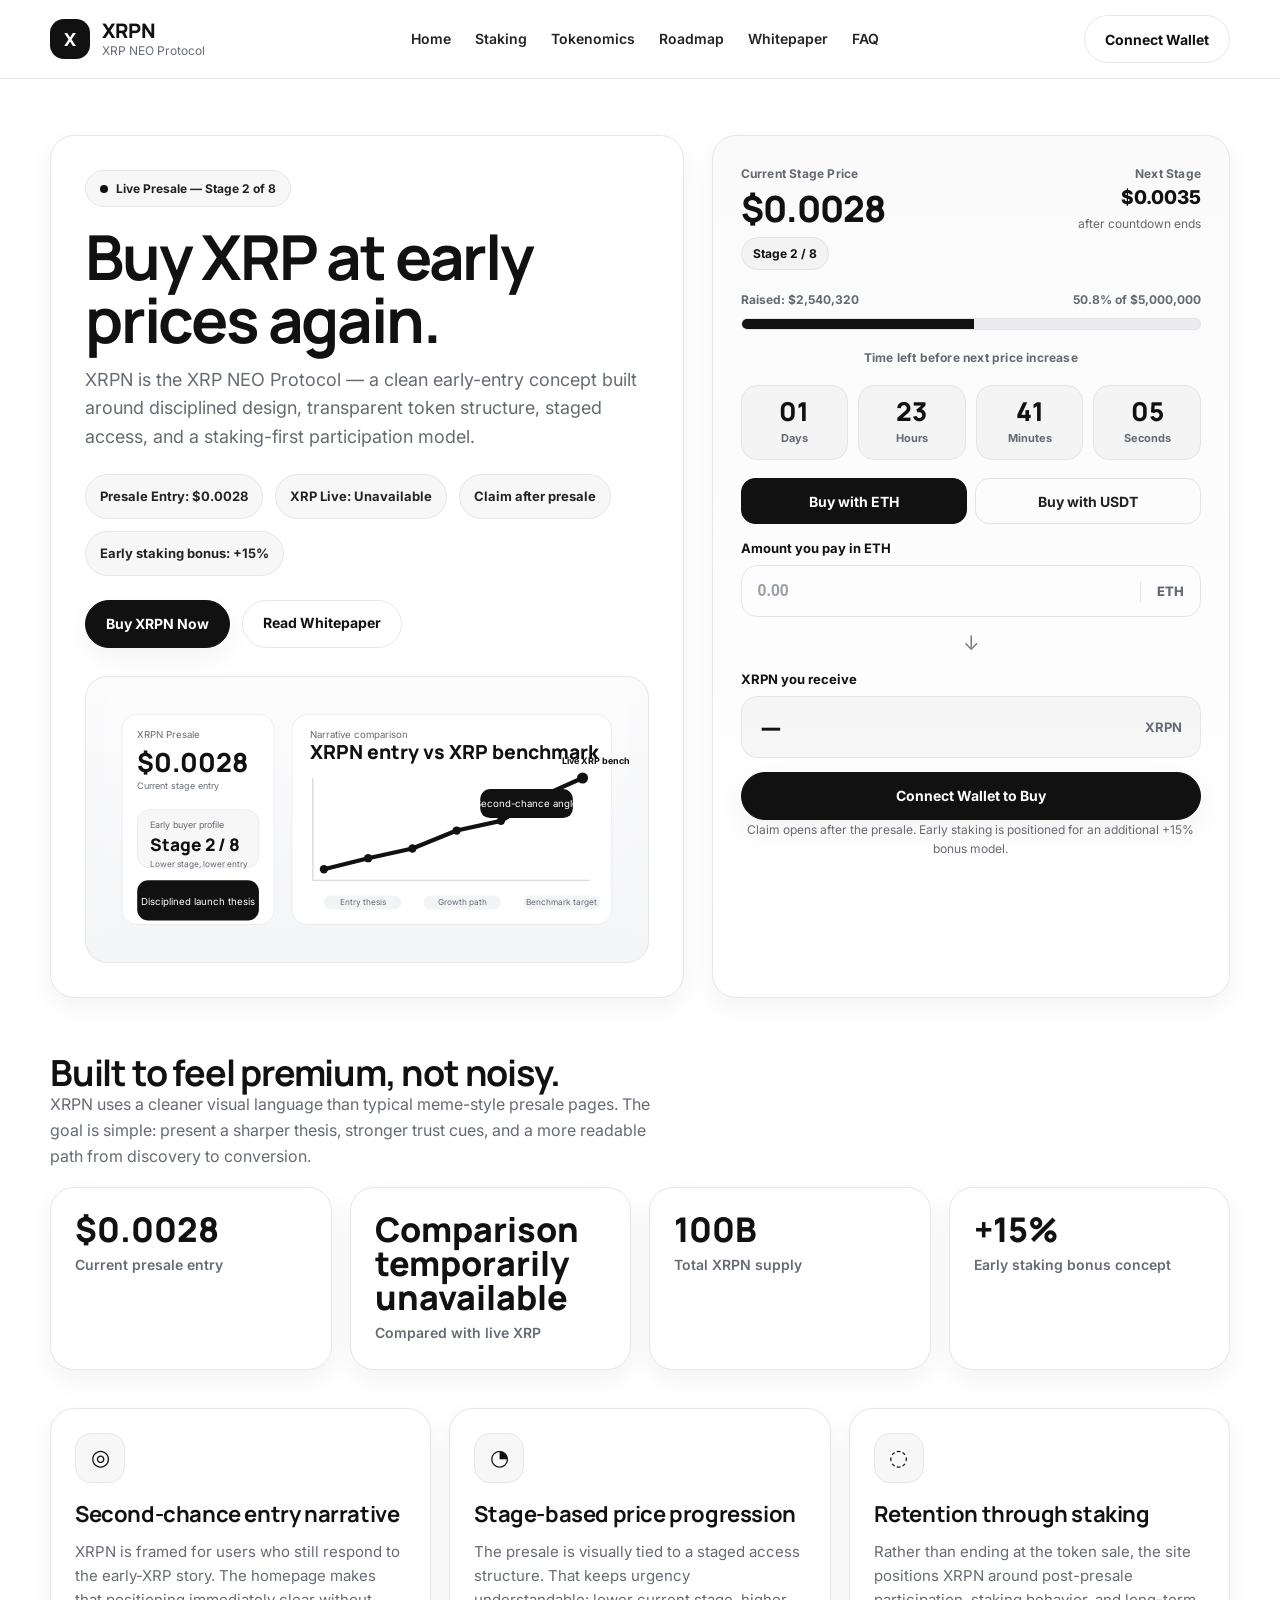
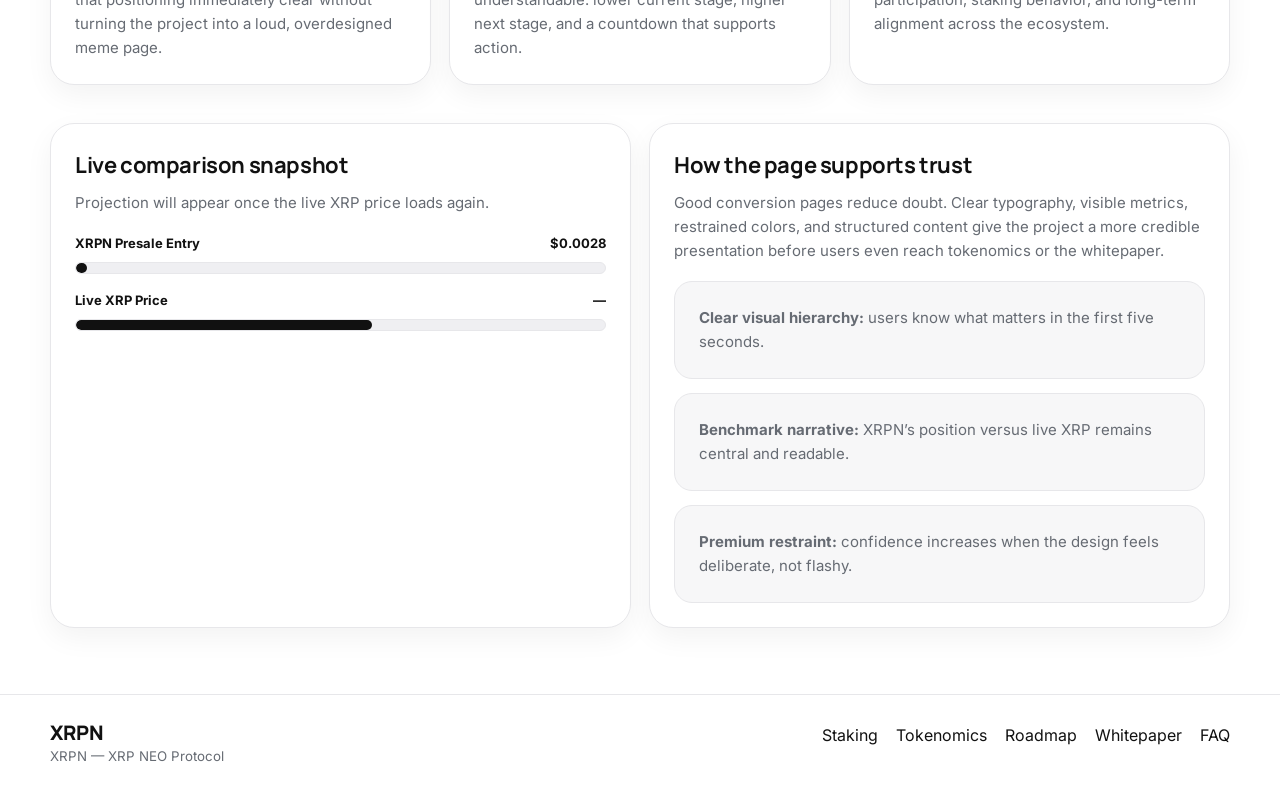
==== index.html @ 3970a8fa "Update index.html" ====
<!DOCTYPE html>
<html lang="en">
<head>
  <meta charset="UTF-8">
  <meta name="viewport" content="width=device-width, initial-scale=1.0">
  <title>XRPN — XRP NEO Protocol</title>
  <link rel="stylesheet" href="styles.css">
</head>
<body>
  <header class="site-header">
    <div class="container header-inner">
      <a class="brand" href="index.html">
        <div class="brand-mark">X</div>
        <div>
          <div class="brand-text">XRPN</div>
          <div class="brand-sub">XRP NEO Protocol</div>
        </div>
      </a>

      <nav class="nav">
        <a href="index.html">Home</a>
        <a href="staking.html">Staking</a>
        <a href="tokenomics.html">Tokenomics</a>
        <a href="roadmap.html">Roadmap</a>
        <a href="whitepaper.html">Whitepaper</a>
        <a href="faq.html">FAQ</a>
      </nav>

      <div class="header-actions">
        <button class="btn secondary" id="connect-btn" onclick="connectWallet()">Connect Wallet</button>
      </div>
    </div>
  </header>

  <main>
    <section class="hero">
      <div class="container hero-grid">
        <div class="hero-copy">
          <div>
            <div class="eyebrow"><span class="eyebrow-dot"></span>Live Presale — Stage 2 of 8</div>

            <h1>Buy XRP at early prices again.</h1>

            <p class="lead">
              XRPN is the XRP NEO Protocol — a clean early-entry concept built around disciplined design, transparent token structure,
              staged access, and a staking-first participation model.
            </p>

            <div class="inline-metrics">
              <div class="metric-chip">Presale Entry: $0.0028</div>
              <div class="metric-chip" id="xrp-price">XRP Live: Loading…</div>
              <div class="metric-chip">Claim after presale</div>
              <div class="metric-chip">Early staking bonus: +15%</div>
            </div>

            <div class="hero-actions">
              <button class="btn" onclick="document.getElementById('buy-card').scrollIntoView({behavior:'smooth'})">Buy XRPN Now</button>
              <a class="btn secondary" href="whitepaper.html">Read Whitepaper</a>
            </div>
          </div>

          <div class="hero-showcase">
            <svg viewBox="0 0 760 360" aria-hidden="true">
              <defs>
                <linearGradient id="panelBg" x1="0" y1="0" x2="0" y2="1">
                  <stop offset="0%" stop-color="#fcfcfd"/>
                  <stop offset="100%" stop-color="#f4f5f7"/>
                </linearGradient>
              </defs>

              <rect x="0" y="0" width="760" height="360" rx="24" fill="url(#panelBg)"/>

              <g transform="translate(26,28)">
                <rect x="0" y="0" width="220" height="304" rx="22" fill="#ffffff" stroke="#e7e7ea"/>
                <text x="22" y="34" font-size="14" fill="#666b73" font-family="Inter">XRPN Presale</text>
                <text x="22" y="84" font-size="38" font-weight="800" fill="#111111" font-family="Manrope">$0.0028</text>
                <text x="22" y="108" font-size="13" fill="#666b73" font-family="Inter">Current stage entry</text>

                <rect x="22" y="138" width="176" height="84" rx="18" fill="#f7f7f8" stroke="#e7e7ea"/>
                <text x="40" y="165" font-size="13" fill="#666b73" font-family="Inter">Early buyer profile</text>
                <text x="40" y="198" font-size="25" font-weight="800" fill="#111111" font-family="Manrope">Stage 2 / 8</text>
                <text x="40" y="221" font-size="12" fill="#666b73" font-family="Inter">Lower stage, lower entry</text>

                <rect x="22" y="240" width="176" height="58" rx="16" fill="#111111"/>
                <text x="110" y="275" text-anchor="middle" font-size="14" fill="#ffffff" font-family="Inter">Disciplined launch thesis</text>
              </g>

              <g transform="translate(272,28)">
                <rect x="0" y="0" width="462" height="304" rx="22" fill="#ffffff" stroke="#e7e7ea"/>
                <text x="26" y="34" font-size="14" fill="#666b73" font-family="Inter">Narrative comparison</text>
                <text x="26" y="65" font-size="28" font-weight="800" fill="#111111" font-family="Manrope">XRPN entry vs XRP benchmark</text>

                <line x1="30" y1="240" x2="430" y2="240" stroke="#d9d9de" stroke-width="2"/>
                <line x1="30" y1="240" x2="30" y2="92" stroke="#d9d9de" stroke-width="2"/>

                <polyline points="46,224 110,208 174,194 238,168 302,154 366,116 420,92"
                          fill="none" stroke="#111111" stroke-width="6" stroke-linecap="round" stroke-linejoin="round"/>

                <circle cx="46" cy="224" r="6" fill="#111111"/>
                <circle cx="110" cy="208" r="6" fill="#111111"/>
                <circle cx="174" cy="194" r="6" fill="#111111"/>
                <circle cx="238" cy="168" r="6" fill="#111111"/>
                <circle cx="302" cy="154" r="6" fill="#111111"/>
                <circle cx="366" cy="116" r="6" fill="#111111"/>
                <circle cx="420" cy="92" r="8" fill="#111111"/>

                <text x="390" y="72" font-size="13" font-weight="700" fill="#111111" font-family="Inter">Live XRP benchmark</text>

                <rect x="46" y="262" width="112" height="20" rx="10" fill="#f3f4f6"/>
                <rect x="190" y="262" width="112" height="20" rx="10" fill="#f3f4f6"/>
                <rect x="334" y="262" width="112" height="20" rx="10" fill="#f3f4f6"/>

                <text x="102" y="276" text-anchor="middle" font-size="12" fill="#666b73" font-family="Inter">Entry thesis</text>
                <text x="246" y="276" text-anchor="middle" font-size="12" fill="#666b73" font-family="Inter">Growth path</text>
                <text x="390" y="276" text-anchor="middle" font-size="12" fill="#666b73" font-family="Inter">Benchmark target</text>

                <rect x="272" y="108" width="134" height="42" rx="14" fill="#111111"/>
                <text x="339" y="134" text-anchor="middle" font-size="14" fill="#ffffff" font-family="Inter">Second-chance angle</text>
              </g>
            </svg>
          </div>
        </div>

        <aside class="buy-card" id="buy-card">
          <div class="wallet-box" id="wallet-box">
            <div class="small-label">Connected Wallet</div>
            <div class="wallet-addr" id="wallet-addr">—</div>
          </div>

          <div class="buy-top">
            <div>
              <div class="small-label">Current Stage Price</div>
              <div class="price-big">$0.0028</div>
              <div class="stage-chip">Stage 2 / 8</div>
            </div>

            <div style="text-align:right">
              <div class="small-label">Next Stage</div>
              <div style="font-size:19px;font-weight:800">$0.0035</div>
              <div style="font-size:12px;color:var(--muted)">after countdown ends</div>
            </div>
          </div>

          <div class="progress-wrap">
            <div class="progress-meta">
              <span>Raised: $2,540,320</span>
              <span>50.8% of $5,000,000</span>
            </div>
            <div class="progress">
              <div class="progress-fill"></div>
            </div>
          </div>

          <div class="small-label" style="text-align:center;margin-bottom:10px">Time left before next price increase</div>

          <div class="countdown">
            <div class="cd-box"><span class="cd-num" id="cd-d">01</span><span class="cd-lbl">Days</span></div>
            <div class="cd-box"><span class="cd-num" id="cd-h">23</span><span class="cd-lbl">Hours</span></div>
            <div class="cd-box"><span class="cd-num" id="cd-m">41</span><span class="cd-lbl">Minutes</span></div>
            <div class="cd-box"><span class="cd-num" id="cd-s">07</span><span class="cd-lbl">Seconds</span></div>
          </div>

          <div class="switcher">
            <button id="tab-eth" class="active" onclick="setPaymentTab('ETH')">Buy with ETH</button>
            <button id="tab-usdt" onclick="setPaymentTab('USDT')">Buy with USDT</button>
          </div>

          <div class="form-label" id="pay-label">Amount you pay in ETH</div>
          <div class="input-wrap">
            <input id="pay-input" type="number" placeholder="0.00" step="0.001">
            <div class="input-tag" id="pay-tag">ETH</div>
          </div>

          <div class="arrow-down">↓</div>

          <div class="form-label">XRPN you receive</div>
          <div class="receive-box">
            <div class="receive-value" id="receive-value">—</div>
            <div class="receive-token">XRPN</div>
          </div>

          <button class="btn wide" id="buy-btn" onclick="handleBuy()">Connect Wallet to Buy</button>
          <div class="tiny-note">Claim opens after the presale. Early staking is positioned for an additional +15% bonus model.</div>
        </aside>
      </div>
    </section>

    <section class="section">
      <div class="container">
        <div class="section-head">
          <div>
            <h2>Built to feel premium, not noisy.</h2>
            <p>
              XRPN uses a cleaner visual language than typical meme-style presale pages. The goal is simple: present a sharper thesis,
              stronger trust cues, and a more readable path from discovery to conversion.
            </p>
          </div>
        </div>

        <div class="grid-4">
          <div class="stat-card">
            <div class="stat-number">$0.0028</div>
            <div class="stat-label">Current presale entry</div>
          </div>
          <div class="stat-card">
            <div class="stat-number" id="xrp-mult">Loading…</div>
            <div class="stat-label">Compared with live XRP</div>
          </div>
          <div class="stat-card">
            <div class="stat-number">100B</div>
            <div class="stat-label">Total XRPN supply</div>
          </div>
          <div class="stat-card">
            <div class="stat-number">+15%</div>
            <div class="stat-label">Early staking bonus concept</div>
          </div>
        </div>
      </div>
    </section>

    <section class="section">
      <div class="container grid-3">
        <div class="card">
          <div class="icon-circle">◎</div>
          <h3>Second-chance entry narrative</h3>
          <p>
            XRPN is framed for users who still respond to the early-XRP story. The homepage makes that positioning immediately clear
            without turning the project into a loud, overdesigned meme page.
          </p>
        </div>

        <div class="card">
          <div class="icon-circle">◔</div>
          <h3>Stage-based price progression</h3>
          <p>
            The presale is visually tied to a staged access structure. That keeps urgency understandable: lower current stage, higher
            next stage, and a countdown that supports action.
          </p>
        </div>

        <div class="card">
          <div class="icon-circle">◌</div>
          <h3>Retention through staking</h3>
          <p>
            Rather than ending at the token sale, the site positions XRPN around post-presale participation, staking behavior,
            and long-term alignment across the ecosystem.
          </p>
        </div>
      </div>
    </section>

    <section class="section">
      <div class="container grid-2">
        <div class="chart-card">
          <h3>Live comparison snapshot</h3>
          <p id="profit-box">Projection loading…</p>

          <div class="chart">
            <div class="bar-row">
              <div class="bar-label"><span>XRPN Presale Entry</span><span>$0.0028</span></div>
              <div class="bar-track"><div class="bar-fill" style="width:2%"></div></div>
            </div>
            <div class="bar-row">
              <div class="bar-label"><span>Live XRP Price</span><span id="live-xrp-bar">$—</span></div>
              <div class="bar-track"><div class="bar-fill" id="live-xrp-fill" style="width:56%"></div></div>
            </div>
          </div>
        </div>

        <div class="chart-card">
          <h3>How the page supports trust</h3>
          <p>
            Good conversion pages reduce doubt. Clear typography, visible metrics, restrained colors, and structured content give the
            project a more credible presentation before users even reach tokenomics or the whitepaper.
          </p>

          <div class="note-list" style="margin-top:18px">
            <div class="note-card">
              <p><strong>Clear visual hierarchy:</strong> users know what matters in the first five seconds.</p>
            </div>
            <div class="note-card">
              <p><strong>Benchmark narrative:</strong> XRPN’s position versus live XRP remains central and readable.</p>
            </div>
            <div class="note-card">
              <p><strong>Premium restraint:</strong> confidence increases when the design feels deliberate, not flashy.</p>
            </div>
          </div>
        </div>
      </div>
    </section>
  </main>

  <footer class="footer">
    <div class="container footer-inner">
      <div>
        <div class="brand-text">XRPN</div>
        <small>XRPN — XRP NEO Protocol</small>
      </div>

      <div class="footer-links">
        <a href="staking.html">Staking</a>
        <a href="tokenomics.html">Tokenomics</a>
        <a href="roadmap.html">Roadmap</a>
        <a href="whitepaper.html">Whitepaper</a>
        <a href="faq.html">FAQ</a>
      </div>
    </div>
  </footer>

  <div class="toast" id="toast"></div>

  <script src="app.js"></script>
</body>
</html>
---- styles.css ----
@import url('https://fonts.googleapis.com/css2?family=Inter:wght@400;500;600;700;800&family=Manrope:wght@600;700;800&display=swap');

:root{
  --bg:#ffffff;
  --surface:#f7f7f8;
  --surface-2:#f3f4f6;
  --surface-3:#ededf0;
  --text:#111111;
  --muted:#666b73;
  --line:#e7e7ea;
  --line-strong:#d8d8de;
  --shadow:0 18px 50px rgba(0,0,0,.07);
  --shadow-soft:0 10px 28px rgba(0,0,0,.05);
  --radius:24px;
  --radius-md:18px;
  --radius-sm:14px;
  --max:1180px;
}

*{box-sizing:border-box}
html{scroll-behavior:smooth}
body{
  margin:0;
  background:var(--bg);
  color:var(--text);
  font-family:'Inter',sans-serif;
  line-height:1.6;
}
a{text-decoration:none;color:inherit}
img{max-width:100%;display:block}
button{font-family:inherit}

.container{
  width:min(var(--max), calc(100% - 40px));
  margin:0 auto;
}

.site-header{
  position:sticky;
  top:0;
  z-index:100;
  background:rgba(255,255,255,.9);
  backdrop-filter:blur(12px);
  border-bottom:1px solid var(--line);
}
.header-inner{
  min-height:78px;
  display:flex;
  align-items:center;
  justify-content:space-between;
  gap:20px;
}
.brand{
  display:flex;
  align-items:center;
  gap:12px;
}
.brand-mark{
  width:40px;
  height:40px;
  border-radius:14px;
  background:#111;
  color:#fff;
  display:grid;
  place-items:center;
  font-family:'Manrope',sans-serif;
  font-weight:800;
  font-size:18px;
}
.brand-text{
  font-family:'Manrope',sans-serif;
  font-weight:800;
  font-size:20px;
  line-height:1;
}
.brand-sub{
  font-size:12px;
  color:var(--muted);
  margin-top:4px;
  line-height:1;
}
.nav{
  display:flex;
  align-items:center;
  gap:24px;
  flex-wrap:wrap;
}
.nav a{
  font-size:14px;
  font-weight:600;
  color:#232323;
}
.nav a:hover{
  color:#000;
}
.header-actions{
  display:flex;
  align-items:center;
  gap:12px;
}

.btn{
  display:inline-flex;
  align-items:center;
  justify-content:center;
  gap:10px;
  height:48px;
  padding:0 20px;
  border-radius:999px;
  border:1px solid #111;
  background:#111;
  color:#fff;
  font-weight:700;
  font-size:14px;
  cursor:pointer;
  box-shadow:var(--shadow-soft);
}
.btn:hover{opacity:.94}
.btn.secondary{
  background:#fff;
  color:#111;
  border-color:var(--line);
  box-shadow:none;
}
.btn.wide{
  width:100%;
}

.hero{
  padding:56px 0 28px;
}
.hero-grid{
  display:grid;
  grid-template-columns:1.1fr .9fr;
  gap:28px;
  align-items:stretch;
}

.hero-copy,
.buy-card,
.card,
.stat-card,
.chart-card,
.note-card,
.page-hero-box,
.timeline-card,
.token-card,
.faq-item{
  background:#fff;
  border:1px solid var(--line);
  border-radius:var(--radius);
  box-shadow:var(--shadow-soft);
}

.hero-copy{
  padding:34px;
  display:flex;
  flex-direction:column;
  justify-content:space-between;
}

.eyebrow{
  display:inline-flex;
  align-items:center;
  gap:8px;
  width:max-content;
  padding:8px 14px;
  border-radius:999px;
  background:var(--surface);
  border:1px solid var(--line);
  font-size:12px;
  font-weight:700;
  color:#222;
}
.eyebrow-dot{
  width:8px;
  height:8px;
  border-radius:50%;
  background:#111;
}

.hero h1{
  margin:18px 0 14px;
  font-family:'Manrope',sans-serif;
  font-size:62px;
  line-height:1.02;
  letter-spacing:-2.2px;
}
.hero .lead{
  margin:0;
  color:var(--muted);
  font-size:18px;
  max-width:690px;
}
.inline-metrics{
  display:flex;
  flex-wrap:wrap;
  gap:12px;
  margin:22px 0 24px;
}
.metric-chip{
  padding:11px 14px;
  border-radius:999px;
  background:var(--surface);
  border:1px solid var(--line);
  font-size:13px;
  font-weight:700;
  color:#242424;
}
.hero-actions{
  display:flex;
  gap:12px;
  flex-wrap:wrap;
  margin-top:2px;
}

.hero-showcase{
  margin-top:28px;
  background:linear-gradient(180deg,#fbfbfc 0%, #f4f5f7 100%);
  border:1px solid var(--line);
  border-radius:22px;
  padding:18px;
  overflow:hidden;
}
.hero-showcase svg{
  width:100%;
  height:auto;
  display:block;
}

.buy-card{
  padding:28px;
  position:relative;
}
.buy-card::before{
  content:"";
  position:absolute;
  inset:0;
  pointer-events:none;
  border-radius:inherit;
  background:linear-gradient(180deg, rgba(0,0,0,.02), rgba(0,0,0,0));
}

.wallet-box{
  display:none;
  margin-bottom:16px;
  padding:12px 14px;
  background:var(--surface);
  border:1px solid var(--line);
  border-radius:14px;
}
.wallet-box.show{display:block}
.wallet-addr{
  margin-top:4px;
  font-size:12px;
  color:#30333a;
  word-break:break-all;
}
.small-label{
  font-size:12px;
  font-weight:700;
  color:var(--muted);
  letter-spacing:.2px;
}
.buy-top{
  display:flex;
  justify-content:space-between;
  gap:18px;
  align-items:flex-start;
  margin-bottom:20px;
}
.price-big{
  margin-top:8px;
  font-family:'Manrope',sans-serif;
  font-size:36px;
  line-height:1;
  font-weight:800;
  letter-spacing:-1px;
}
.stage-chip{
  display:inline-block;
  margin-top:10px;
  padding:6px 11px;
  border-radius:999px;
  background:var(--surface);
  border:1px solid var(--line);
  font-size:12px;
  font-weight:700;
}
.progress-wrap{
  margin:16px 0 18px;
}
.progress-meta{
  display:flex;
  justify-content:space-between;
  gap:10px;
  font-size:12px;
  font-weight:700;
  color:var(--muted);
  margin-bottom:8px;
}
.progress{
  height:12px;
  border-radius:999px;
  overflow:hidden;
  background:#efeff2;
  border:1px solid var(--line);
}
.progress-fill{
  height:100%;
  width:50.8%;
  background:#111;
}
.countdown{
  display:grid;
  grid-template-columns:repeat(4,1fr);
  gap:10px;
  margin:18px 0;
}
.cd-box{
  padding:12px 8px;
  border-radius:16px;
  background:var(--surface);
  border:1px solid var(--line);
  text-align:center;
}
.cd-num{
  display:block;
  font-family:'Manrope',sans-serif;
  font-size:26px;
  line-height:1;
  font-weight:800;
}
.cd-lbl{
  display:block;
  margin-top:6px;
  font-size:11px;
  font-weight:700;
  color:var(--muted);
}

.switcher{
  display:grid;
  grid-template-columns:1fr 1fr;
  gap:8px;
  margin-bottom:14px;
}
.switcher button{
  height:46px;
  border-radius:14px;
  border:1px solid var(--line);
  background:#fff;
  font-size:14px;
  font-weight:700;
  color:#222;
  cursor:pointer;
}
.switcher button.active{
  background:#111;
  color:#fff;
  border-color:#111;
}

.form-label{
  font-size:13px;
  font-weight:700;
  margin-bottom:6px;
}
.input-wrap{
  display:flex;
  align-items:center;
  background:#fff;
  border:1px solid var(--line);
  border-radius:16px;
  overflow:hidden;
  margin-bottom:10px;
}
.input-wrap input{
  flex:1;
  border:none;
  outline:none;
  background:transparent;
  padding:16px;
  font-size:16px;
  font-weight:700;
  color:#111;
}
.input-wrap input::placeholder{
  color:#9aa0a6;
}
.input-tag{
  padding:0 16px;
  height:100%;
  display:flex;
  align-items:center;
  border-left:1px solid var(--line);
  color:var(--muted);
  font-size:13px;
  font-weight:800;
}
.arrow-down{
  text-align:center;
  color:#7d8087;
  margin:2px 0 10px;
  font-size:20px;
}
.receive-box{
  display:flex;
  align-items:center;
  justify-content:space-between;
  padding:16px 18px;
  border-radius:16px;
  background:var(--surface);
  border:1px solid var(--line);
  margin-bottom:14px;
}
.receive-value{
  font-family:'Manrope',sans-serif;
  font-size:28px;
  font-weight:800;
  line-height:1;
}
.receive-token{
  font-size:13px;
  font-weight:700;
  color:var(--muted);
}
.tiny-note{
  text-align:center;
  font-size:12px;
  color:var(--muted);
}

.section{
  padding:28px 0 10px;
}
.section-head{
  display:flex;
  justify-content:space-between;
  align-items:end;
  gap:20px;
  margin-bottom:18px;
}
.section-head h2{
  margin:0;
  font-family:'Manrope',sans-serif;
  font-size:36px;
  line-height:1.08;
  letter-spacing:-1.2px;
}
.section-head p{
  margin:0;
  color:var(--muted);
  max-width:620px;
}

.grid-4{
  display:grid;
  grid-template-columns:repeat(4,1fr);
  gap:18px;
}
.grid-3{
  display:grid;
  grid-template-columns:repeat(3,1fr);
  gap:18px;
}
.grid-2{
  display:grid;
  grid-template-columns:repeat(2,1fr);
  gap:18px;
}

.stat-card,
.card,
.chart-card,
.note-card,
.token-card,
.timeline-card{
  padding:24px;
}
.stat-number{
  font-family:'Manrope',sans-serif;
  font-size:34px;
  line-height:1;
  font-weight:800;
  margin-bottom:8px;
}
.stat-label{
  color:var(--muted);
  font-size:14px;
  font-weight:600;
}
.card h3,
.chart-card h3,
.timeline-card h3,
.token-card h3{
  margin:0 0 8px;
  font-family:'Manrope',sans-serif;
  font-size:22px;
  letter-spacing:-.4px;
}
.card p,
.chart-card p,
.note-card p,
.timeline-card p,
.token-card p{
  margin:0;
  color:var(--muted);
  font-size:15px;
}
.icon-circle{
  width:50px;
  height:50px;
  border-radius:16px;
  background:var(--surface);
  border:1px solid var(--line);
  display:grid;
  place-items:center;
  font-size:22px;
  margin-bottom:14px;
}

.chart{
  margin-top:18px;
}
.bar-row{
  margin-bottom:16px;
}
.bar-label{
  display:flex;
  justify-content:space-between;
  gap:14px;
  margin-bottom:8px;
  font-size:13px;
  font-weight:700;
}
.bar-track{
  height:12px;
  background:#efeff2;
  border-radius:999px;
  overflow:hidden;
  border:1px solid var(--line);
}
.bar-fill{
  height:100%;
  border-radius:999px;
  background:#111;
}

.note-list{
  display:grid;
  gap:14px;
}
.note-card{
  background:var(--surface);
  border-radius:18px;
  box-shadow:none;
}

.token-layout{
  display:grid;
  grid-template-columns:320px 1fr;
  gap:28px;
  align-items:center;
}
.donut-wrap{
  display:flex;
  justify-content:center;
  align-items:center;
}
.legend{
  display:grid;
  gap:14px;
}
.legend-row{
  display:grid;
  grid-template-columns:auto 1fr auto;
  gap:10px;
  align-items:center;
}
.legend-dot{
  width:12px;
  height:12px;
  border-radius:4px;
  background:#111;
}
.legend-row span{
  font-size:14px;
  font-weight:700;
}
.legend-row strong{
  font-family:'Manrope',sans-serif;
}

.page-hero{
  padding:42px 0 10px;
}
.page-hero-box{
  padding:34px;
}
.page-hero h1{
  margin:0 0 10px;
  font-family:'Manrope',sans-serif;
  font-size:50px;
  line-height:1.04;
  letter-spacing:-1.4px;
}
.page-hero p{
  margin:0;
  color:var(--muted);
  font-size:17px;
  max-width:730px;
}

.timeline{
  display:grid;
  gap:18px;
}
.timeline-item{
  display:grid;
  grid-template-columns:90px 1fr;
  gap:18px;
  align-items:start;
}
.timeline-date{
  font-family:'Manrope',sans-serif;
  font-size:16px;
  font-weight:800;
  padding-top:5px;
}
.timeline-box{
  padding:18px;
  border-radius:18px;
  background:var(--surface);
  border:1px solid var(--line);
}
.timeline-box h4{
  margin:0 0 8px;
  font-family:'Manrope',sans-serif;
  font-size:18px;
}
.timeline-box ul{
  margin:0;
  padding-left:18px;
  color:var(--muted);
}
.timeline-box li{
  margin-bottom:6px;
}

.faq-list{
  display:grid;
  gap:14px;
}
.faq-item{
  overflow:hidden;
}
.faq-q{
  width:100%;
  border:none;
  background:#fff;
  text-align:left;
  padding:22px 24px;
  font-size:16px;
  font-weight:800;
  display:flex;
  justify-content:space-between;
  align-items:center;
  cursor:pointer;
}
.faq-icon{
  font-size:22px;
  color:var(--muted);
}
.faq-a{
  max-height:0;
  overflow:hidden;
  transition:max-height .25s ease, padding .25s ease;
  color:var(--muted);
  padding:0 24px;
}
.faq-a.open{
  max-height:220px;
  padding:0 24px 20px;
}

.footer{
  margin-top:56px;
  border-top:1px solid var(--line);
  background:#fff;
}
.footer-inner{
  padding:28px 0 40px;
  display:flex;
  justify-content:space-between;
  gap:20px;
  flex-wrap:wrap;
}
.footer-links{
  display:flex;
  gap:18px;
  flex-wrap:wrap;
}
.footer small{
  color:var(--muted);
}

.toast{
  position:fixed;
  right:20px;
  bottom:20px;
  z-index:999;
  max-width:350px;
  background:#111;
  color:#fff;
  padding:14px 18px;
  border-radius:16px;
  box-shadow:0 14px 40px rgba(0,0,0,.18);
  font-size:14px;
  font-weight:700;
  line-height:1.45;
  opacity:0;
  pointer-events:none;
  transform:translateY(10px);
  transition:opacity .25s ease, transform .25s ease;
}
.toast.show{
  opacity:1;
  transform:translateY(0);
}

@media (max-width: 980px){
  .header-inner{
    min-height:auto;
    padding:14px 0;
    flex-direction:column;
    align-items:flex-start;
  }
  .hero-grid,
  .grid-4,
  .grid-3,
  .grid-2,
  .token-layout{
    grid-template-columns:1fr;
  }
  .hero h1{
    font-size:44px;
    letter-spacing:-1.5px;
  }
  .page-hero h1{
    font-size:38px;
  }
  .countdown{
    grid-template-columns:repeat(2,1fr);
  }
}
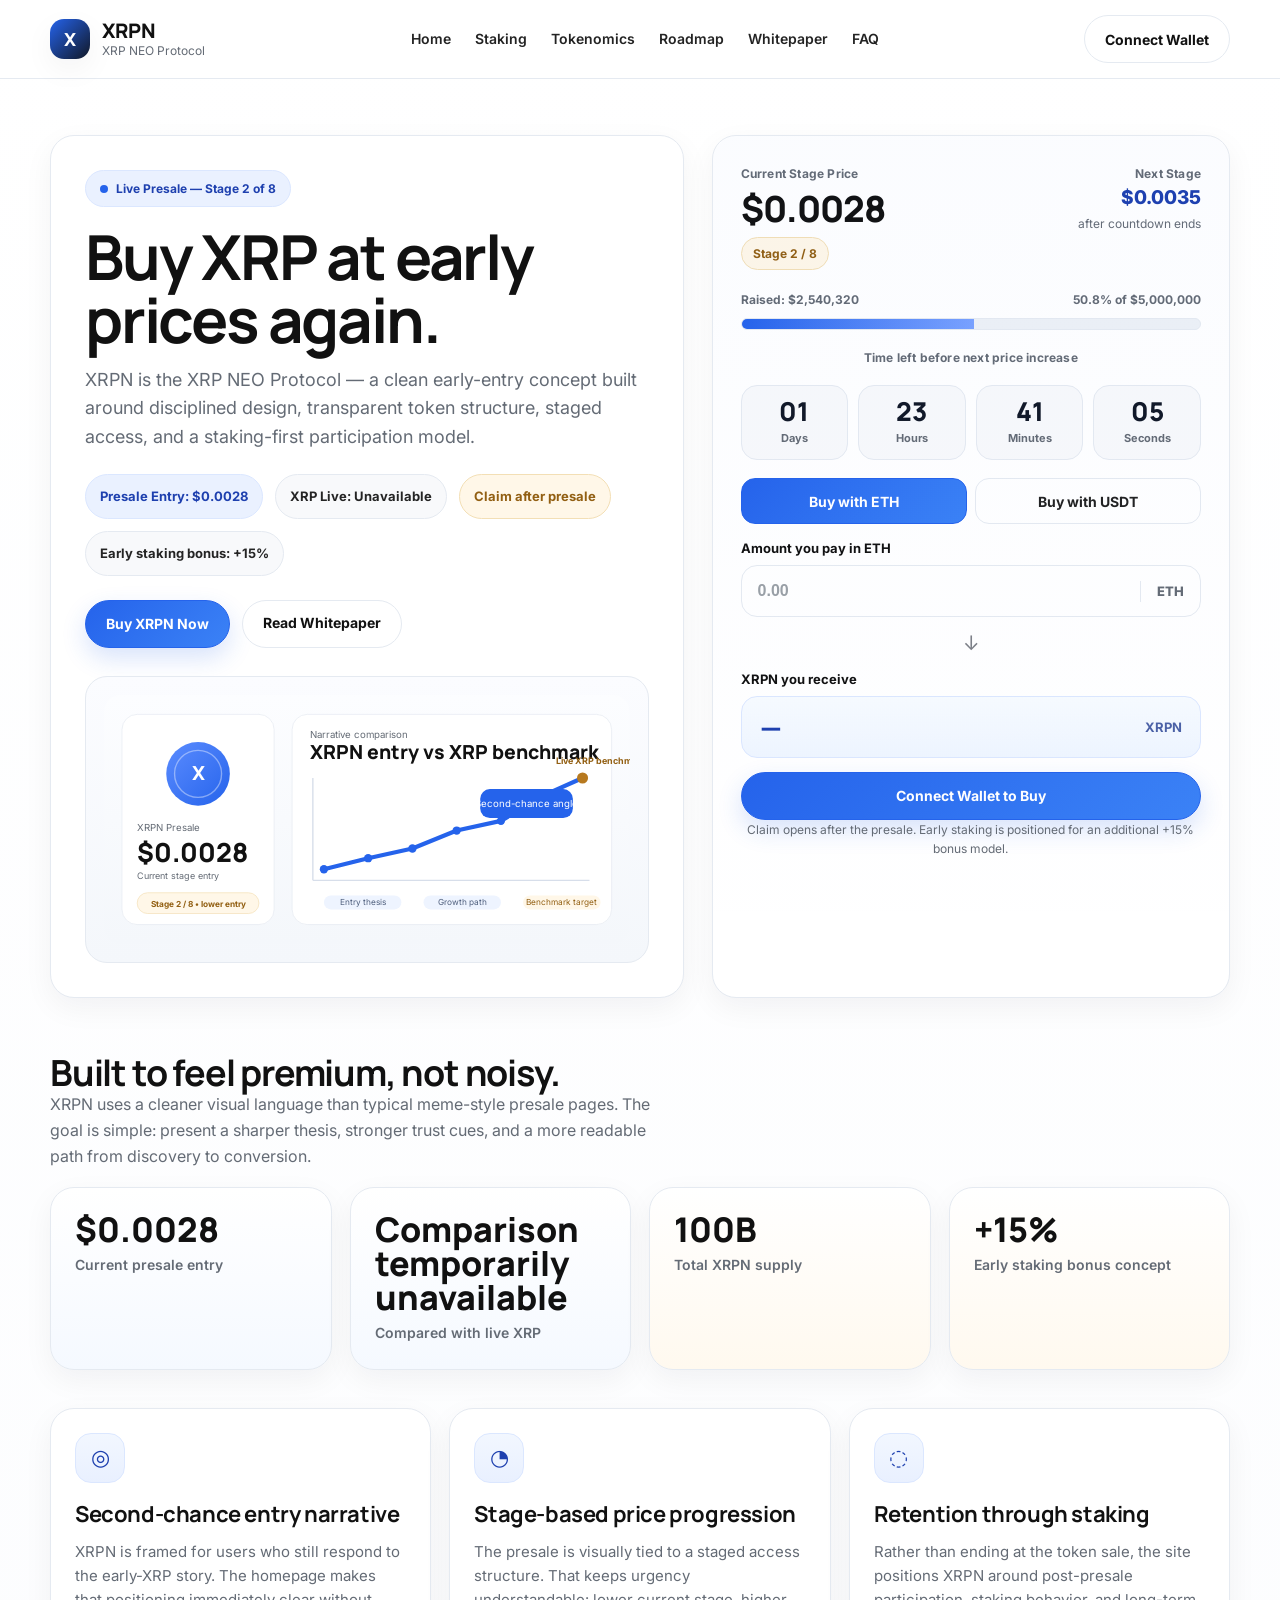
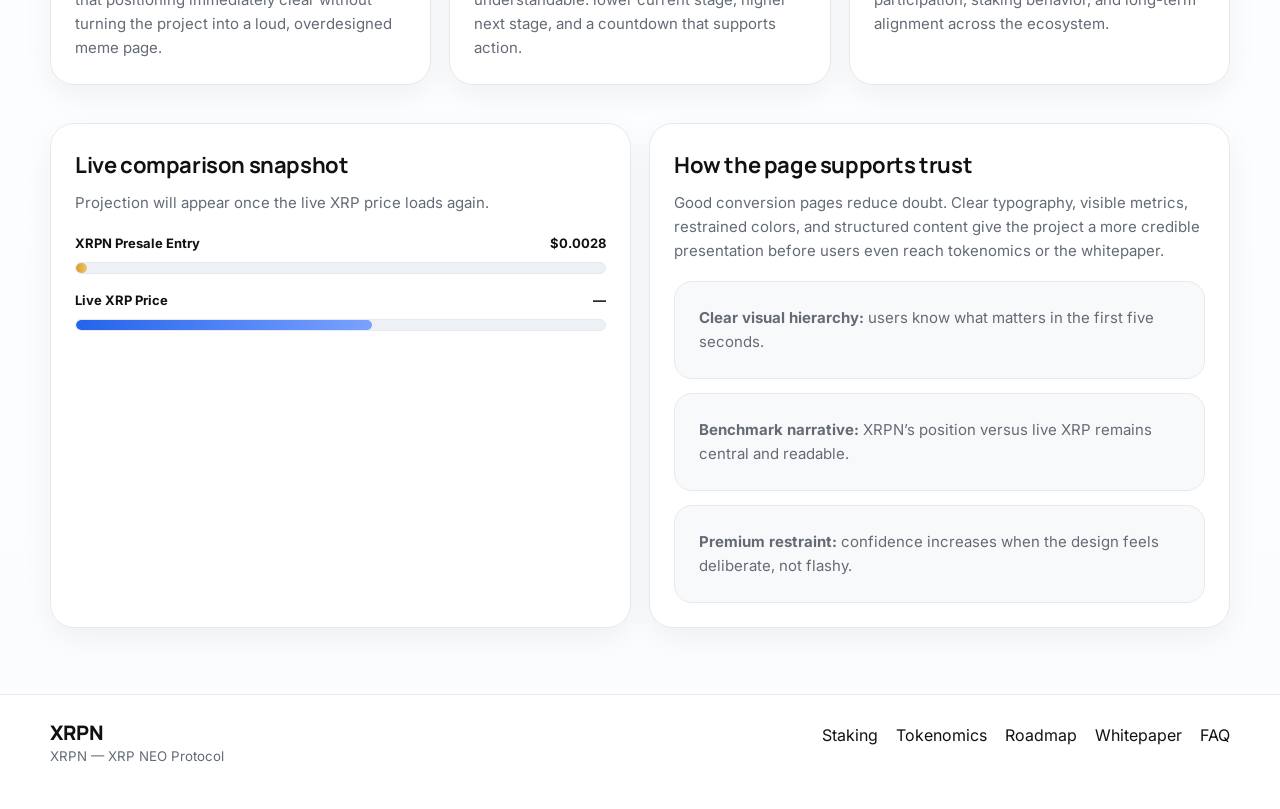
==== commit ff5df666: "Update index.html" ====
--- a/index.html
+++ b/index.html
@@ -47,9 +47,9 @@
             </p>
 
             <div class="inline-metrics">
-              <div class="metric-chip">Presale Entry: $0.0028</div>
+              <div class="metric-chip blue">Presale Entry: $0.0028</div>
               <div class="metric-chip" id="xrp-price">XRP Live: Loading…</div>
-              <div class="metric-chip">Claim after presale</div>
+              <div class="metric-chip gold">Claim after presale</div>
               <div class="metric-chip">Early staking bonus: +15%</div>
             </div>
 
@@ -63,58 +63,61 @@
             <svg viewBox="0 0 760 360" aria-hidden="true">
               <defs>
                 <linearGradient id="panelBg" x1="0" y1="0" x2="0" y2="1">
-                  <stop offset="0%" stop-color="#fcfcfd"/>
-                  <stop offset="100%" stop-color="#f4f5f7"/>
+                  <stop offset="0%" stop-color="#fcfdff"/>
+                  <stop offset="100%" stop-color="#f4f7fb"/>
+                </linearGradient>
+                <linearGradient id="coinGrad" x1="0" y1="0" x2="1" y2="1">
+                  <stop offset="0%" stop-color="#5b8cff"/>
+                  <stop offset="100%" stop-color="#2563eb"/>
                 </linearGradient>
               </defs>
 
               <rect x="0" y="0" width="760" height="360" rx="24" fill="url(#panelBg)"/>
 
               <g transform="translate(26,28)">
-                <rect x="0" y="0" width="220" height="304" rx="22" fill="#ffffff" stroke="#e7e7ea"/>
-                <text x="22" y="34" font-size="14" fill="#666b73" font-family="Inter">XRPN Presale</text>
-                <text x="22" y="84" font-size="38" font-weight="800" fill="#111111" font-family="Manrope">$0.0028</text>
-                <text x="22" y="108" font-size="13" fill="#666b73" font-family="Inter">Current stage entry</text>
-
-                <rect x="22" y="138" width="176" height="84" rx="18" fill="#f7f7f8" stroke="#e7e7ea"/>
-                <text x="40" y="165" font-size="13" fill="#666b73" font-family="Inter">Early buyer profile</text>
-                <text x="40" y="198" font-size="25" font-weight="800" fill="#111111" font-family="Manrope">Stage 2 / 8</text>
-                <text x="40" y="221" font-size="12" fill="#666b73" font-family="Inter">Lower stage, lower entry</text>
-
-                <rect x="22" y="240" width="176" height="58" rx="16" fill="#111111"/>
-                <text x="110" y="275" text-anchor="middle" font-size="14" fill="#ffffff" font-family="Inter">Disciplined launch thesis</text>
+                <rect x="0" y="0" width="220" height="304" rx="22" fill="#ffffff" stroke="#e5eaf1"/>
+                <circle cx="110" cy="86" r="46" fill="url(#coinGrad)"/>
+                <circle cx="110" cy="86" r="34" fill="none" stroke="#ffffff" stroke-width="2" opacity=".4"/>
+                <text x="110" y="95" text-anchor="middle" font-size="28" font-weight="800" fill="#ffffff" font-family="Manrope">X</text>
+
+                <text x="22" y="168" font-size="14" fill="#646b75" font-family="Inter">XRPN Presale</text>
+                <text x="22" y="214" font-size="38" font-weight="800" fill="#111111" font-family="Manrope">$0.0028</text>
+                <text x="22" y="238" font-size="13" fill="#646b75" font-family="Inter">Current stage entry</text>
+
+                <rect x="22" y="258" width="176" height="30" rx="15" fill="#fff7e8" stroke="#f3dfb5"/>
+                <text x="110" y="278" text-anchor="middle" font-size="12" font-weight="700" fill="#925f12" font-family="Inter">Stage 2 / 8 • lower entry</text>
               </g>
 
               <g transform="translate(272,28)">
-                <rect x="0" y="0" width="462" height="304" rx="22" fill="#ffffff" stroke="#e7e7ea"/>
-                <text x="26" y="34" font-size="14" fill="#666b73" font-family="Inter">Narrative comparison</text>
+                <rect x="0" y="0" width="462" height="304" rx="22" fill="#ffffff" stroke="#e5eaf1"/>
+                <text x="26" y="34" font-size="14" fill="#646b75" font-family="Inter">Narrative comparison</text>
                 <text x="26" y="65" font-size="28" font-weight="800" fill="#111111" font-family="Manrope">XRPN entry vs XRP benchmark</text>
 
-                <line x1="30" y1="240" x2="430" y2="240" stroke="#d9d9de" stroke-width="2"/>
-                <line x1="30" y1="240" x2="30" y2="92" stroke="#d9d9de" stroke-width="2"/>
+                <line x1="30" y1="240" x2="430" y2="240" stroke="#d7deea" stroke-width="2"/>
+                <line x1="30" y1="240" x2="30" y2="92" stroke="#d7deea" stroke-width="2"/>
 
                 <polyline points="46,224 110,208 174,194 238,168 302,154 366,116 420,92"
-                          fill="none" stroke="#111111" stroke-width="6" stroke-linecap="round" stroke-linejoin="round"/>
-
-                <circle cx="46" cy="224" r="6" fill="#111111"/>
-                <circle cx="110" cy="208" r="6" fill="#111111"/>
-                <circle cx="174" cy="194" r="6" fill="#111111"/>
-                <circle cx="238" cy="168" r="6" fill="#111111"/>
-                <circle cx="302" cy="154" r="6" fill="#111111"/>
-                <circle cx="366" cy="116" r="6" fill="#111111"/>
-                <circle cx="420" cy="92" r="8" fill="#111111"/>
-
-                <text x="390" y="72" font-size="13" font-weight="700" fill="#111111" font-family="Inter">Live XRP benchmark</text>
-
-                <rect x="46" y="262" width="112" height="20" rx="10" fill="#f3f4f6"/>
-                <rect x="190" y="262" width="112" height="20" rx="10" fill="#f3f4f6"/>
-                <rect x="334" y="262" width="112" height="20" rx="10" fill="#f3f4f6"/>
-
-                <text x="102" y="276" text-anchor="middle" font-size="12" fill="#666b73" font-family="Inter">Entry thesis</text>
-                <text x="246" y="276" text-anchor="middle" font-size="12" fill="#666b73" font-family="Inter">Growth path</text>
-                <text x="390" y="276" text-anchor="middle" font-size="12" fill="#666b73" font-family="Inter">Benchmark target</text>
-
-                <rect x="272" y="108" width="134" height="42" rx="14" fill="#111111"/>
+                          fill="none" stroke="#2563eb" stroke-width="6" stroke-linecap="round" stroke-linejoin="round"/>
+
+                <circle cx="46" cy="224" r="6" fill="#2563eb"/>
+                <circle cx="110" cy="208" r="6" fill="#2563eb"/>
+                <circle cx="174" cy="194" r="6" fill="#2563eb"/>
+                <circle cx="238" cy="168" r="6" fill="#2563eb"/>
+                <circle cx="302" cy="154" r="6" fill="#2563eb"/>
+                <circle cx="366" cy="116" r="6" fill="#2563eb"/>
+                <circle cx="420" cy="92" r="8" fill="#b7791f"/>
+
+                <text x="382" y="72" font-size="13" font-weight="700" fill="#925f12" font-family="Inter">Live XRP benchmark</text>
+
+                <rect x="46" y="262" width="112" height="20" rx="10" fill="#eef4ff"/>
+                <rect x="190" y="262" width="112" height="20" rx="10" fill="#eef4ff"/>
+                <rect x="334" y="262" width="112" height="20" rx="10" fill="#fff7e8"/>
+
+                <text x="102" y="276" text-anchor="middle" font-size="12" fill="#4f5f7d" font-family="Inter">Entry thesis</text>
+                <text x="246" y="276" text-anchor="middle" font-size="12" fill="#4f5f7d" font-family="Inter">Growth path</text>
+                <text x="390" y="276" text-anchor="middle" font-size="12" fill="#925f12" font-family="Inter">Benchmark target</text>
+
+                <rect x="272" y="108" width="134" height="42" rx="14" fill="#2563eb"/>
                 <text x="339" y="134" text-anchor="middle" font-size="14" fill="#ffffff" font-family="Inter">Second-chance angle</text>
               </g>
             </svg>
@@ -136,7 +139,7 @@
 
             <div style="text-align:right">
               <div class="small-label">Next Stage</div>
-              <div style="font-size:19px;font-weight:800">$0.0035</div>
+              <div style="font-size:19px;font-weight:800;color:#1e40af">$0.0035</div>
               <div style="font-size:12px;color:var(--muted)">after countdown ends</div>
             </div>
           </div>
@@ -198,19 +201,19 @@
         </div>
 
         <div class="grid-4">
-          <div class="stat-card">
+          <div class="stat-card tint-blue">
             <div class="stat-number">$0.0028</div>
             <div class="stat-label">Current presale entry</div>
           </div>
-          <div class="stat-card">
+          <div class="stat-card tint-blue">
             <div class="stat-number" id="xrp-mult">Loading…</div>
             <div class="stat-label">Compared with live XRP</div>
           </div>
-          <div class="stat-card">
+          <div class="stat-card tint-gold">
             <div class="stat-number">100B</div>
             <div class="stat-label">Total XRPN supply</div>
           </div>
-          <div class="stat-card">
+          <div class="stat-card tint-gold">
             <div class="stat-number">+15%</div>
             <div class="stat-label">Early staking bonus concept</div>
           </div>
@@ -258,7 +261,7 @@
           <div class="chart">
             <div class="bar-row">
               <div class="bar-label"><span>XRPN Presale Entry</span><span>$0.0028</span></div>
-              <div class="bar-track"><div class="bar-fill" style="width:2%"></div></div>
+              <div class="bar-track"><div class="bar-fill gold" style="width:2%"></div></div>
             </div>
             <div class="bar-row">
               <div class="bar-label"><span>Live XRP Price</span><span id="live-xrp-bar">$—</span></div>
--- a/styles.css
+++ b/styles.css
@@ -2,15 +2,22 @@
 
 :root{
   --bg:#ffffff;
-  --surface:#f7f7f8;
-  --surface-2:#f3f4f6;
-  --surface-3:#ededf0;
+  --surface:#f8f9fb;
+  --surface-2:#f3f5f8;
+  --surface-3:#edf1f6;
   --text:#111111;
-  --muted:#666b73;
-  --line:#e7e7ea;
-  --line-strong:#d8d8de;
-  --shadow:0 18px 50px rgba(0,0,0,.07);
-  --shadow-soft:0 10px 28px rgba(0,0,0,.05);
+  --muted:#646b75;
+  --line:#e5eaf1;
+  --line-strong:#d7deea;
+  --primary:#2563eb;
+  --primary-soft:#eaf1ff;
+  --primary-2:#3b82f6;
+  --gold:#b7791f;
+  --gold-soft:#fff7e8;
+  --green:#15803d;
+  --green-soft:#edf9f0;
+  --shadow:0 20px 60px rgba(16,24,40,.08);
+  --shadow-soft:0 10px 30px rgba(16,24,40,.05);
   --radius:24px;
   --radius-md:18px;
   --radius-sm:14px;
@@ -21,7 +28,7 @@
 html{scroll-behavior:smooth}
 body{
   margin:0;
-  background:var(--bg);
+  background:linear-gradient(180deg,#ffffff 0%, #fbfcfe 100%);
   color:var(--text);
   font-family:'Inter',sans-serif;
   line-height:1.6;
@@ -39,8 +46,8 @@
   position:sticky;
   top:0;
   z-index:100;
-  background:rgba(255,255,255,.9);
-  backdrop-filter:blur(12px);
+  background:rgba(255,255,255,.88);
+  backdrop-filter:blur(14px);
   border-bottom:1px solid var(--line);
 }
 .header-inner{
@@ -59,13 +66,14 @@
   width:40px;
   height:40px;
   border-radius:14px;
-  background:#111;
+  background:linear-gradient(135deg,var(--primary),#111827);
   color:#fff;
   display:grid;
   place-items:center;
   font-family:'Manrope',sans-serif;
   font-weight:800;
   font-size:18px;
+  box-shadow:var(--shadow-soft);
 }
 .brand-text{
   font-family:'Manrope',sans-serif;
@@ -91,7 +99,7 @@
   color:#232323;
 }
 .nav a:hover{
-  color:#000;
+  color:var(--primary);
 }
 .header-actions{
   display:flex;
@@ -107,20 +115,25 @@
   height:48px;
   padding:0 20px;
   border-radius:999px;
-  border:1px solid #111;
-  background:#111;
+  border:1px solid var(--primary);
+  background:linear-gradient(135deg,var(--primary),var(--primary-2));
   color:#fff;
   font-weight:700;
   font-size:14px;
   cursor:pointer;
-  box-shadow:var(--shadow-soft);
-}
-.btn:hover{opacity:.94}
+  box-shadow:0 10px 24px rgba(37,99,235,.18);
+}
+.btn:hover{opacity:.95}
 .btn.secondary{
   background:#fff;
   color:#111;
   border-color:var(--line);
   box-shadow:none;
+}
+.btn.gold{
+  background:linear-gradient(135deg,#d69e2e,#b7791f);
+  border-color:#b7791f;
+  box-shadow:0 10px 24px rgba(183,121,31,.16);
 }
 .btn.wide{
   width:100%;
@@ -166,17 +179,22 @@
   width:max-content;
   padding:8px 14px;
   border-radius:999px;
-  background:var(--surface);
-  border:1px solid var(--line);
+  background:var(--primary-soft);
+  border:1px solid #dbe7ff;
   font-size:12px;
   font-weight:700;
-  color:#222;
+  color:#1e40af;
+}
+.eyebrow.gold{
+  background:var(--gold-soft);
+  border-color:#f3dfb5;
+  color:#925f12;
 }
 .eyebrow-dot{
   width:8px;
   height:8px;
   border-radius:50%;
-  background:#111;
+  background:var(--primary);
 }
 
 .hero h1{
@@ -207,6 +225,16 @@
   font-weight:700;
   color:#242424;
 }
+.metric-chip.blue{
+  background:var(--primary-soft);
+  border-color:#dbe7ff;
+  color:#1e40af;
+}
+.metric-chip.gold{
+  background:var(--gold-soft);
+  border-color:#f3dfb5;
+  color:#925f12;
+}
 .hero-actions{
   display:flex;
   gap:12px;
@@ -216,7 +244,7 @@
 
 .hero-showcase{
   margin-top:28px;
-  background:linear-gradient(180deg,#fbfbfc 0%, #f4f5f7 100%);
+  background:linear-gradient(180deg,#fbfcff 0%, #f4f7fb 100%);
   border:1px solid var(--line);
   border-radius:22px;
   padding:18px;
@@ -238,7 +266,7 @@
   inset:0;
   pointer-events:none;
   border-radius:inherit;
-  background:linear-gradient(180deg, rgba(0,0,0,.02), rgba(0,0,0,0));
+  background:linear-gradient(180deg, rgba(37,99,235,.02), rgba(255,255,255,0));
 }
 
 .wallet-box{
@@ -282,10 +310,11 @@
   margin-top:10px;
   padding:6px 11px;
   border-radius:999px;
-  background:var(--surface);
-  border:1px solid var(--line);
+  background:var(--gold-soft);
+  border:1px solid #f3dfb5;
   font-size:12px;
   font-weight:700;
+  color:#925f12;
 }
 .progress-wrap{
   margin:16px 0 18px;
@@ -303,13 +332,13 @@
   height:12px;
   border-radius:999px;
   overflow:hidden;
-  background:#efeff2;
+  background:#edf1f6;
   border:1px solid var(--line);
 }
 .progress-fill{
   height:100%;
   width:50.8%;
-  background:#111;
+  background:linear-gradient(90deg,var(--primary),#7aa2ff);
 }
 .countdown{
   display:grid;
@@ -330,6 +359,7 @@
   font-size:26px;
   line-height:1;
   font-weight:800;
+  color:#111827;
 }
 .cd-lbl{
   display:block;
@@ -356,9 +386,9 @@
   cursor:pointer;
 }
 .switcher button.active{
-  background:#111;
+  background:linear-gradient(135deg,var(--primary),var(--primary-2));
   color:#fff;
-  border-color:#111;
+  border-color:var(--primary);
 }
 
 .form-label{
@@ -410,8 +440,8 @@
   justify-content:space-between;
   padding:16px 18px;
   border-radius:16px;
-  background:var(--surface);
-  border:1px solid var(--line);
+  background:linear-gradient(180deg,#f7fbff,#eef5ff);
+  border:1px solid #dbe7ff;
   margin-bottom:14px;
 }
 .receive-value{
@@ -419,11 +449,12 @@
   font-size:28px;
   font-weight:800;
   line-height:1;
+  color:#1e40af;
 }
 .receive-token{
   font-size:13px;
   font-weight:700;
-  color:var(--muted);
+  color:#4b61a6;
 }
 .tiny-note{
   text-align:center;
@@ -478,6 +509,12 @@
 .timeline-card{
   padding:24px;
 }
+.stat-card.tint-blue{
+  background:linear-gradient(180deg,#ffffff,#f5f9ff);
+}
+.stat-card.tint-gold{
+  background:linear-gradient(180deg,#ffffff,#fff9ef);
+}
 .stat-number{
   font-family:'Manrope',sans-serif;
   font-size:34px;
@@ -512,8 +549,9 @@
   width:50px;
   height:50px;
   border-radius:16px;
-  background:var(--surface);
-  border:1px solid var(--line);
+  background:linear-gradient(180deg,#f2f7ff,#e9f0ff);
+  border:1px solid #dbe7ff;
+  color:#1e40af;
   display:grid;
   place-items:center;
   font-size:22px;
@@ -536,7 +574,7 @@
 }
 .bar-track{
   height:12px;
-  background:#efeff2;
+  background:#edf1f6;
   border-radius:999px;
   overflow:hidden;
   border:1px solid var(--line);
@@ -544,7 +582,13 @@
 .bar-fill{
   height:100%;
   border-radius:999px;
-  background:#111;
+  background:linear-gradient(90deg,var(--primary),#7aa2ff);
+}
+.bar-fill.gold{
+  background:linear-gradient(90deg,#d69e2e,#f1c56a);
+}
+.bar-fill.green{
+  background:linear-gradient(90deg,#16a34a,#5fd38a);
 }
 
 .note-list{
@@ -597,6 +641,7 @@
 }
 .page-hero-box{
   padding:34px;
+  background:linear-gradient(180deg,#ffffff 0%, #f9fbff 100%);
 }
 .page-hero h1{
   margin:0 0 10px;
@@ -627,11 +672,12 @@
   font-size:16px;
   font-weight:800;
   padding-top:5px;
+  color:#1e40af;
 }
 .timeline-box{
   padding:18px;
   border-radius:18px;
-  background:var(--surface);
+  background:linear-gradient(180deg,#ffffff,#f8fbff);
   border:1px solid var(--line);
 }
 .timeline-box h4{
@@ -711,7 +757,7 @@
   bottom:20px;
   z-index:999;
   max-width:350px;
-  background:#111;
+  background:#111827;
   color:#fff;
   padding:14px 18px;
   border-radius:16px;
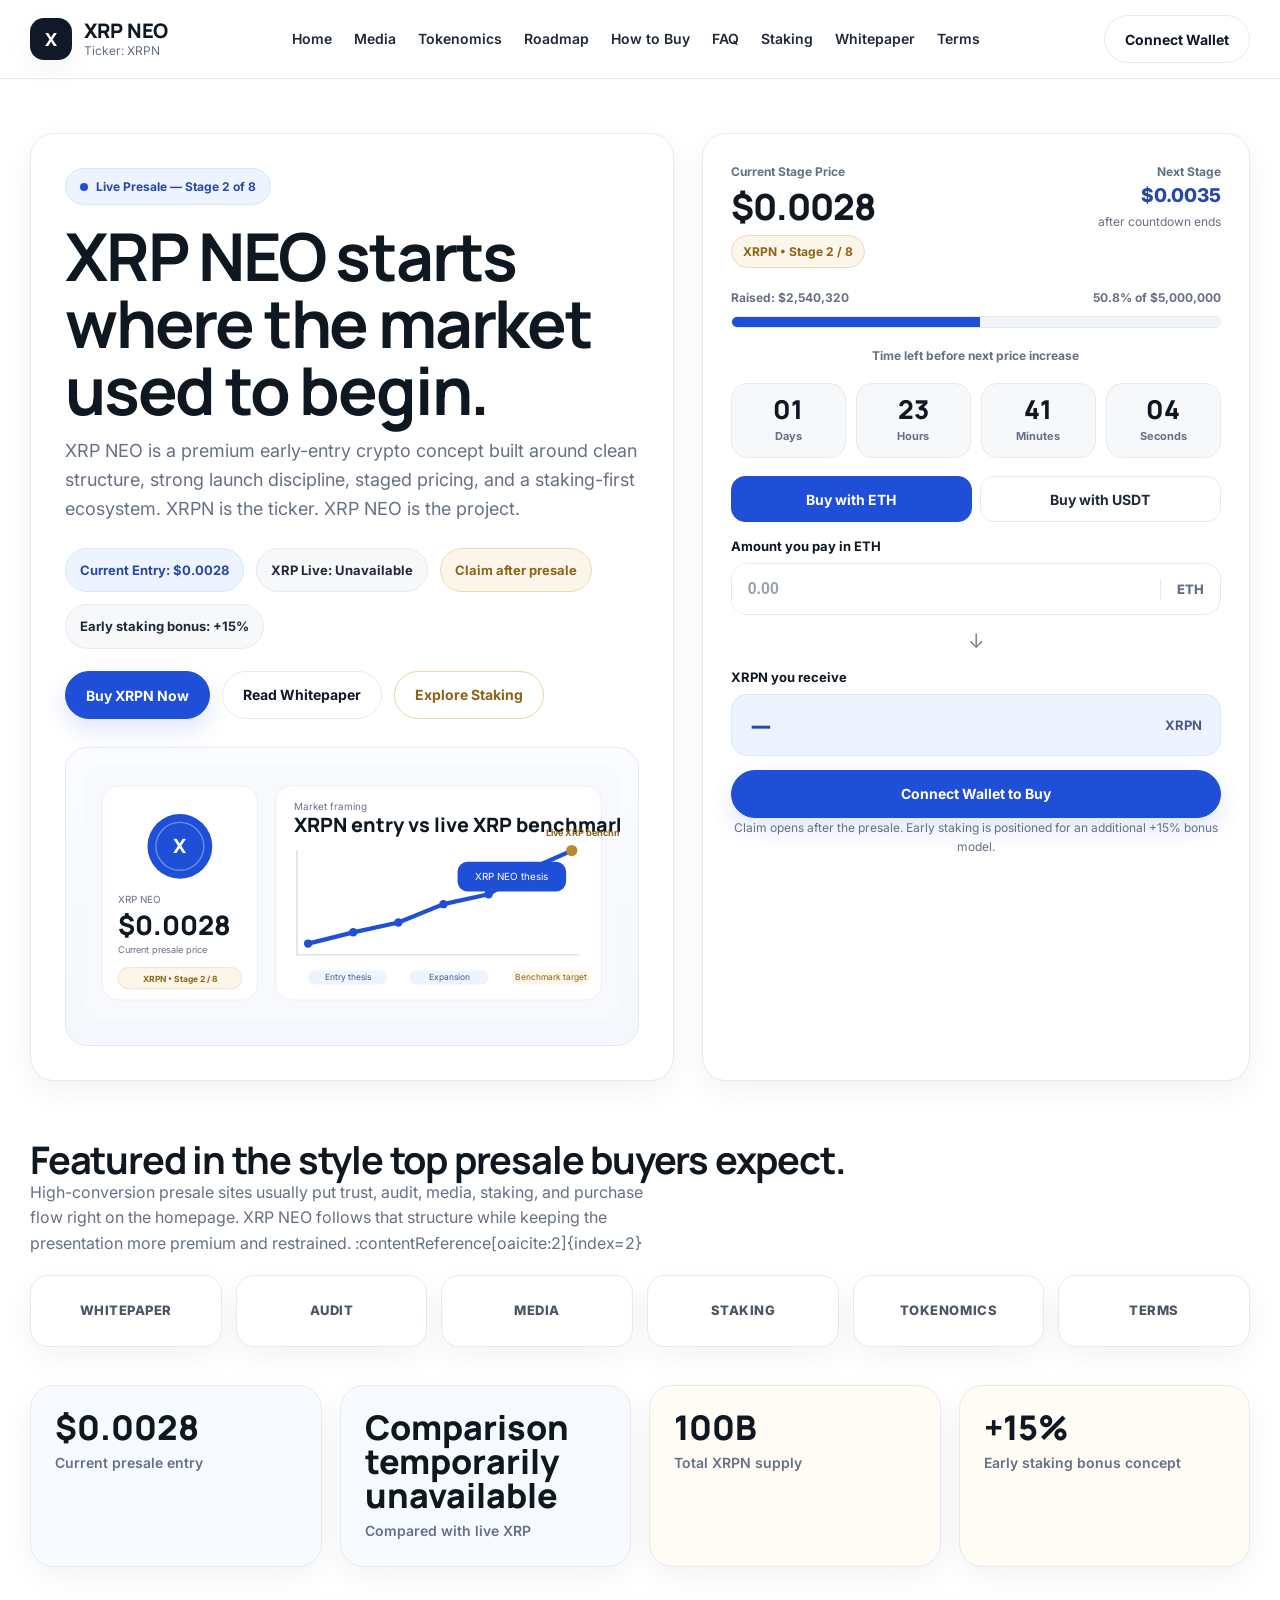
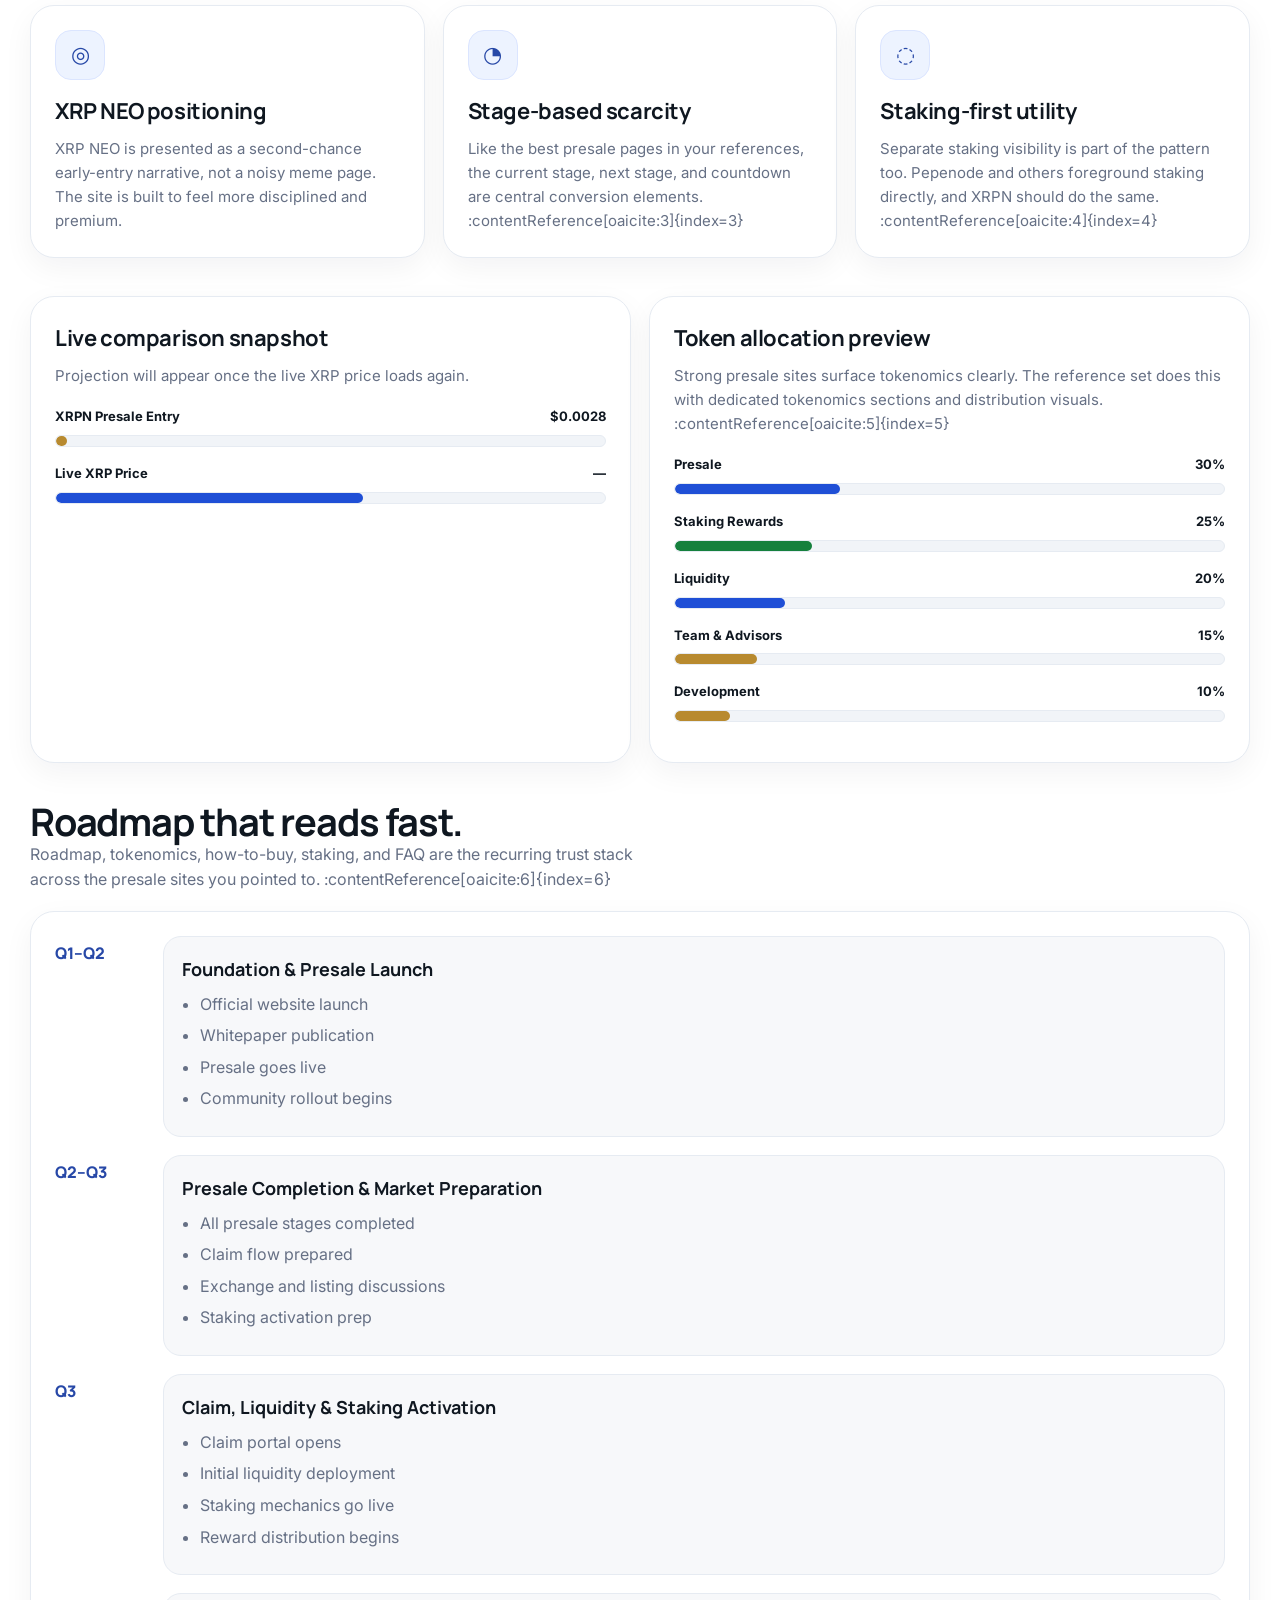
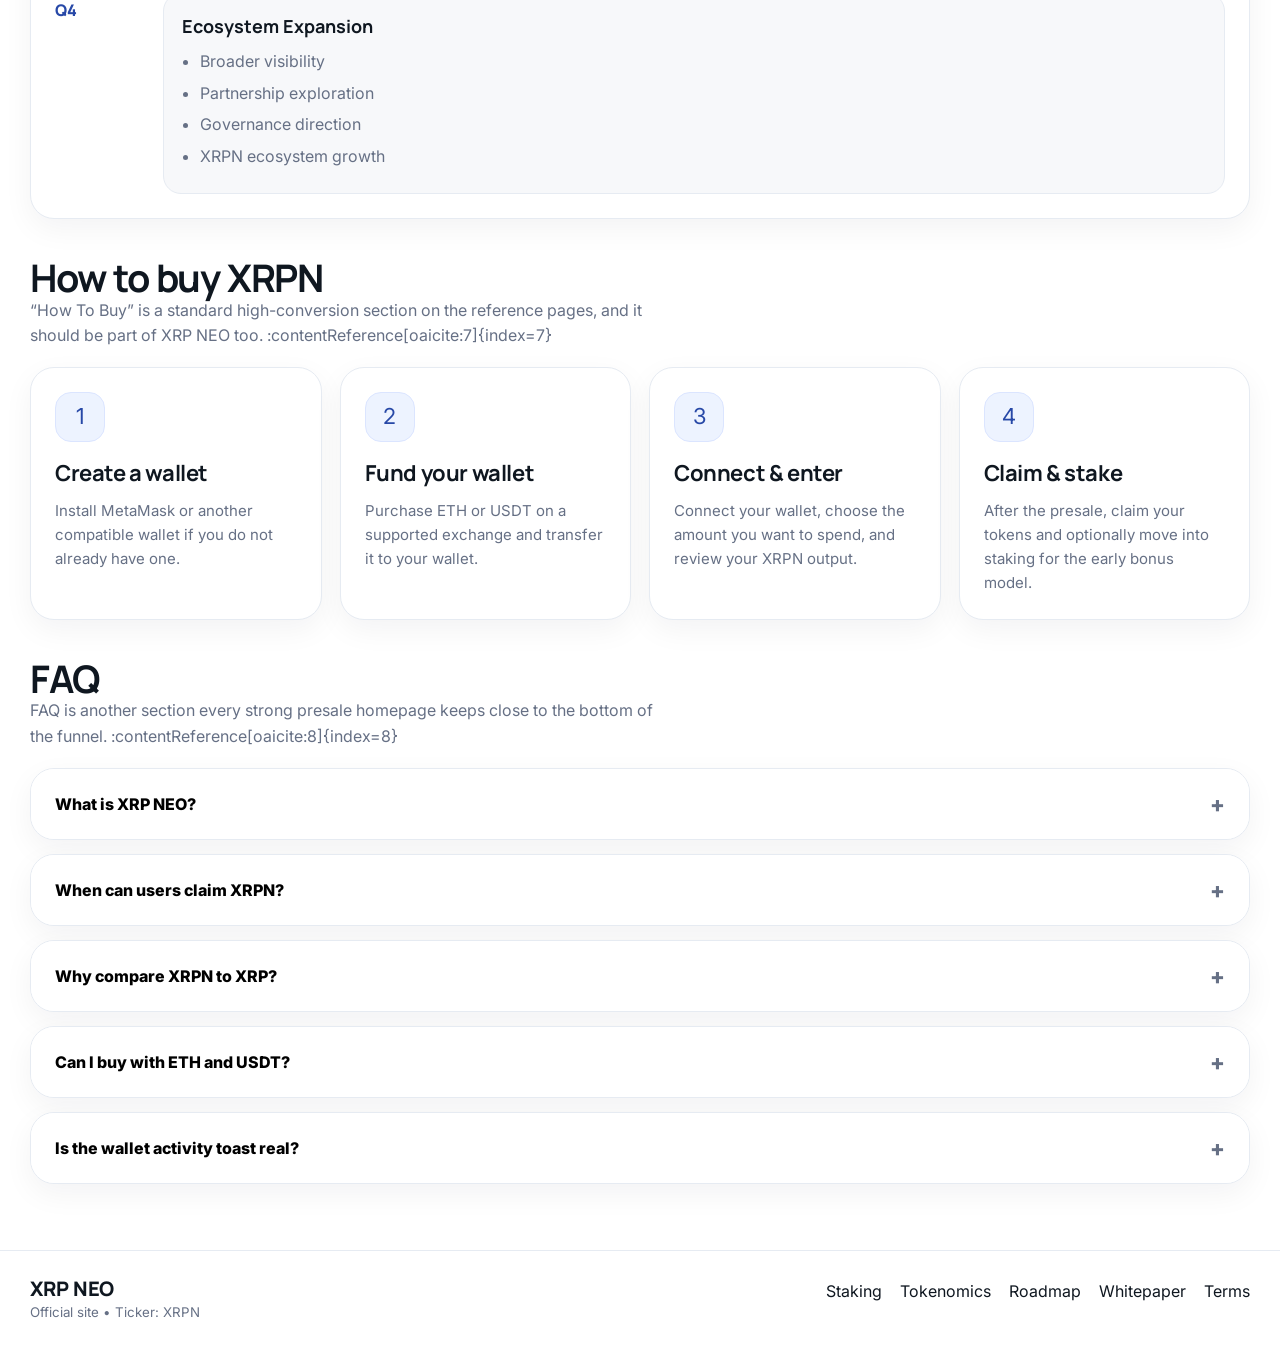
==== commit 957ed9ee: "Update index.html" ====
--- a/index.html
+++ b/index.html
@@ -3,7 +3,7 @@
 <head>
   <meta charset="UTF-8">
   <meta name="viewport" content="width=device-width, initial-scale=1.0">
-  <title>XRPN — XRP NEO Protocol</title>
+  <title>XRP NEO (XRPN) — Official Website</title>
   <link rel="stylesheet" href="styles.css">
 </head>
 <body>
@@ -12,18 +12,21 @@
       <a class="brand" href="index.html">
         <div class="brand-mark">X</div>
         <div>
-          <div class="brand-text">XRPN</div>
-          <div class="brand-sub">XRP NEO Protocol</div>
+          <div class="brand-text">XRP NEO</div>
+          <div class="brand-sub">Ticker: XRPN</div>
         </div>
       </a>
 
       <nav class="nav">
         <a href="index.html">Home</a>
+        <a href="#media">Media</a>
+        <a href="#tokenomics">Tokenomics</a>
+        <a href="#roadmap">Roadmap</a>
+        <a href="#how-to-buy">How to Buy</a>
+        <a href="#faq">FAQ</a>
         <a href="staking.html">Staking</a>
-        <a href="tokenomics.html">Tokenomics</a>
-        <a href="roadmap.html">Roadmap</a>
         <a href="whitepaper.html">Whitepaper</a>
-        <a href="faq.html">FAQ</a>
+        <a href="terms.html">Terms</a>
       </nav>
 
       <div class="header-actions">
@@ -39,15 +42,15 @@
           <div>
             <div class="eyebrow"><span class="eyebrow-dot"></span>Live Presale — Stage 2 of 8</div>
 
-            <h1>Buy XRP at early prices again.</h1>
+            <h1>XRP NEO starts where the market used to begin.</h1>
 
             <p class="lead">
-              XRPN is the XRP NEO Protocol — a clean early-entry concept built around disciplined design, transparent token structure,
-              staged access, and a staking-first participation model.
+              XRP NEO is a premium early-entry crypto concept built around clean structure, strong launch discipline,
+              staged pricing, and a staking-first ecosystem. XRPN is the ticker. XRP NEO is the project.
             </p>
 
             <div class="inline-metrics">
-              <div class="metric-chip blue">Presale Entry: $0.0028</div>
+              <div class="metric-chip blue">Current Entry: $0.0028</div>
               <div class="metric-chip" id="xrp-price">XRP Live: Loading…</div>
               <div class="metric-chip gold">Claim after presale</div>
               <div class="metric-chip">Early staking bonus: +15%</div>
@@ -56,69 +59,59 @@
             <div class="hero-actions">
               <button class="btn" onclick="document.getElementById('buy-card').scrollIntoView({behavior:'smooth'})">Buy XRPN Now</button>
               <a class="btn secondary" href="whitepaper.html">Read Whitepaper</a>
+              <a class="btn gold" href="staking.html">Explore Staking</a>
             </div>
           </div>
 
           <div class="hero-showcase">
             <svg viewBox="0 0 760 360" aria-hidden="true">
-              <defs>
-                <linearGradient id="panelBg" x1="0" y1="0" x2="0" y2="1">
-                  <stop offset="0%" stop-color="#fcfdff"/>
-                  <stop offset="100%" stop-color="#f4f7fb"/>
-                </linearGradient>
-                <linearGradient id="coinGrad" x1="0" y1="0" x2="1" y2="1">
-                  <stop offset="0%" stop-color="#5b8cff"/>
-                  <stop offset="100%" stop-color="#2563eb"/>
-                </linearGradient>
-              </defs>
-
-              <rect x="0" y="0" width="760" height="360" rx="24" fill="url(#panelBg)"/>
+              <rect x="0" y="0" width="760" height="360" rx="24" fill="#f7f9fc"/>
 
               <g transform="translate(26,28)">
-                <rect x="0" y="0" width="220" height="304" rx="22" fill="#ffffff" stroke="#e5eaf1"/>
-                <circle cx="110" cy="86" r="46" fill="url(#coinGrad)"/>
-                <circle cx="110" cy="86" r="34" fill="none" stroke="#ffffff" stroke-width="2" opacity=".4"/>
+                <rect x="0" y="0" width="220" height="304" rx="22" fill="#ffffff" stroke="#e6ebf2"/>
+                <circle cx="110" cy="86" r="46" fill="#1f4fd6"/>
+                <circle cx="110" cy="86" r="34" fill="none" stroke="#ffffff" stroke-width="2" opacity=".35"/>
                 <text x="110" y="95" text-anchor="middle" font-size="28" font-weight="800" fill="#ffffff" font-family="Manrope">X</text>
 
-                <text x="22" y="168" font-size="14" fill="#646b75" font-family="Inter">XRPN Presale</text>
-                <text x="22" y="214" font-size="38" font-weight="800" fill="#111111" font-family="Manrope">$0.0028</text>
-                <text x="22" y="238" font-size="13" fill="#646b75" font-family="Inter">Current stage entry</text>
-
-                <rect x="22" y="258" width="176" height="30" rx="15" fill="#fff7e8" stroke="#f3dfb5"/>
-                <text x="110" y="278" text-anchor="middle" font-size="12" font-weight="700" fill="#925f12" font-family="Inter">Stage 2 / 8 • lower entry</text>
+                <text x="22" y="166" font-size="14" fill="#667085" font-family="Inter">XRP NEO</text>
+                <text x="22" y="212" font-size="38" font-weight="800" fill="#0f1720" font-family="Manrope">$0.0028</text>
+                <text x="22" y="238" font-size="13" fill="#667085" font-family="Inter">Current presale price</text>
+
+                <rect x="22" y="258" width="176" height="30" rx="15" fill="#fbf6e9" stroke="#ecdcb6"/>
+                <text x="110" y="278" text-anchor="middle" font-size="12" font-weight="700" fill="#8a6418" font-family="Inter">XRPN • Stage 2 / 8</text>
               </g>
 
               <g transform="translate(272,28)">
-                <rect x="0" y="0" width="462" height="304" rx="22" fill="#ffffff" stroke="#e5eaf1"/>
-                <text x="26" y="34" font-size="14" fill="#646b75" font-family="Inter">Narrative comparison</text>
-                <text x="26" y="65" font-size="28" font-weight="800" fill="#111111" font-family="Manrope">XRPN entry vs XRP benchmark</text>
-
-                <line x1="30" y1="240" x2="430" y2="240" stroke="#d7deea" stroke-width="2"/>
-                <line x1="30" y1="240" x2="30" y2="92" stroke="#d7deea" stroke-width="2"/>
+                <rect x="0" y="0" width="462" height="304" rx="22" fill="#ffffff" stroke="#e6ebf2"/>
+                <text x="26" y="34" font-size="14" fill="#667085" font-family="Inter">Market framing</text>
+                <text x="26" y="65" font-size="28" font-weight="800" fill="#0f1720" font-family="Manrope">XRPN entry vs live XRP benchmark</text>
+
+                <line x1="30" y1="240" x2="430" y2="240" stroke="#d7dee8" stroke-width="2"/>
+                <line x1="30" y1="240" x2="30" y2="92" stroke="#d7dee8" stroke-width="2"/>
 
                 <polyline points="46,224 110,208 174,194 238,168 302,154 366,116 420,92"
-                          fill="none" stroke="#2563eb" stroke-width="6" stroke-linecap="round" stroke-linejoin="round"/>
-
-                <circle cx="46" cy="224" r="6" fill="#2563eb"/>
-                <circle cx="110" cy="208" r="6" fill="#2563eb"/>
-                <circle cx="174" cy="194" r="6" fill="#2563eb"/>
-                <circle cx="238" cy="168" r="6" fill="#2563eb"/>
-                <circle cx="302" cy="154" r="6" fill="#2563eb"/>
-                <circle cx="366" cy="116" r="6" fill="#2563eb"/>
-                <circle cx="420" cy="92" r="8" fill="#b7791f"/>
-
-                <text x="382" y="72" font-size="13" font-weight="700" fill="#925f12" font-family="Inter">Live XRP benchmark</text>
-
-                <rect x="46" y="262" width="112" height="20" rx="10" fill="#eef4ff"/>
-                <rect x="190" y="262" width="112" height="20" rx="10" fill="#eef4ff"/>
-                <rect x="334" y="262" width="112" height="20" rx="10" fill="#fff7e8"/>
-
-                <text x="102" y="276" text-anchor="middle" font-size="12" fill="#4f5f7d" font-family="Inter">Entry thesis</text>
-                <text x="246" y="276" text-anchor="middle" font-size="12" fill="#4f5f7d" font-family="Inter">Growth path</text>
-                <text x="390" y="276" text-anchor="middle" font-size="12" fill="#925f12" font-family="Inter">Benchmark target</text>
-
-                <rect x="272" y="108" width="134" height="42" rx="14" fill="#2563eb"/>
-                <text x="339" y="134" text-anchor="middle" font-size="14" fill="#ffffff" font-family="Inter">Second-chance angle</text>
+                          fill="none" stroke="#1f4fd6" stroke-width="6" stroke-linecap="round" stroke-linejoin="round"/>
+
+                <circle cx="46" cy="224" r="6" fill="#1f4fd6"/>
+                <circle cx="110" cy="208" r="6" fill="#1f4fd6"/>
+                <circle cx="174" cy="194" r="6" fill="#1f4fd6"/>
+                <circle cx="238" cy="168" r="6" fill="#1f4fd6"/>
+                <circle cx="302" cy="154" r="6" fill="#1f4fd6"/>
+                <circle cx="366" cy="116" r="6" fill="#1f4fd6"/>
+                <circle cx="420" cy="92" r="8" fill="#b88a2f"/>
+
+                <text x="384" y="72" font-size="13" font-weight="700" fill="#8a6418" font-family="Inter">Live XRP benchmark</text>
+
+                <rect x="46" y="262" width="112" height="20" rx="10" fill="#edf3ff"/>
+                <rect x="190" y="262" width="112" height="20" rx="10" fill="#edf3ff"/>
+                <rect x="334" y="262" width="112" height="20" rx="10" fill="#fbf6e9"/>
+
+                <text x="102" y="276" text-anchor="middle" font-size="12" fill="#4b5b85" font-family="Inter">Entry thesis</text>
+                <text x="246" y="276" text-anchor="middle" font-size="12" fill="#4b5b85" font-family="Inter">Expansion</text>
+                <text x="390" y="276" text-anchor="middle" font-size="12" fill="#8a6418" font-family="Inter">Benchmark target</text>
+
+                <rect x="258" y="108" width="154" height="42" rx="14" fill="#1f4fd6"/>
+                <text x="335" y="134" text-anchor="middle" font-size="14" fill="#ffffff" font-family="Inter">XRP NEO thesis</text>
               </g>
             </svg>
           </div>
@@ -134,12 +127,12 @@
             <div>
               <div class="small-label">Current Stage Price</div>
               <div class="price-big">$0.0028</div>
-              <div class="stage-chip">Stage 2 / 8</div>
+              <div class="stage-chip">XRPN • Stage 2 / 8</div>
             </div>
 
             <div style="text-align:right">
               <div class="small-label">Next Stage</div>
-              <div style="font-size:19px;font-weight:800;color:#1e40af">$0.0035</div>
+              <div style="font-size:19px;font-weight:800;color:#2748a7">$0.0035</div>
               <div style="font-size:12px;color:var(--muted)">after countdown ends</div>
             </div>
           </div>
@@ -149,9 +142,7 @@
               <span>Raised: $2,540,320</span>
               <span>50.8% of $5,000,000</span>
             </div>
-            <div class="progress">
-              <div class="progress-fill"></div>
-            </div>
+            <div class="progress"><div class="progress-fill"></div></div>
           </div>
 
           <div class="small-label" style="text-align:center;margin-bottom:10px">Time left before next price increase</div>
@@ -188,35 +179,46 @@
       </div>
     </section>
 
-    <section class="section">
+    <section class="section" id="media">
       <div class="container">
         <div class="section-head">
           <div>
-            <h2>Built to feel premium, not noisy.</h2>
+            <h2>Featured in the style top presale buyers expect.</h2>
             <p>
-              XRPN uses a cleaner visual language than typical meme-style presale pages. The goal is simple: present a sharper thesis,
-              stronger trust cues, and a more readable path from discovery to conversion.
+              High-conversion presale sites usually put trust, audit, media, staking, and purchase flow right on the homepage.
+              XRP NEO follows that structure while keeping the presentation more premium and restrained. :contentReference[oaicite:2]{index=2}
             </p>
           </div>
         </div>
 
-        <div class="grid-4">
-          <div class="stat-card tint-blue">
-            <div class="stat-number">$0.0028</div>
-            <div class="stat-label">Current presale entry</div>
-          </div>
-          <div class="stat-card tint-blue">
-            <div class="stat-number" id="xrp-mult">Loading…</div>
-            <div class="stat-label">Compared with live XRP</div>
-          </div>
-          <div class="stat-card tint-gold">
-            <div class="stat-number">100B</div>
-            <div class="stat-label">Total XRPN supply</div>
-          </div>
-          <div class="stat-card tint-gold">
-            <div class="stat-number">+15%</div>
-            <div class="stat-label">Early staking bonus concept</div>
-          </div>
+        <div class="logo-rail">
+          <div class="logo-pill">WHITEPAPER</div>
+          <div class="logo-pill">AUDIT</div>
+          <div class="logo-pill">MEDIA</div>
+          <div class="logo-pill">STAKING</div>
+          <div class="logo-pill">TOKENOMICS</div>
+          <div class="logo-pill">TERMS</div>
+        </div>
+      </div>
+    </section>
+
+    <section class="section">
+      <div class="container grid-4">
+        <div class="stat-card tint-blue">
+          <div class="stat-number">$0.0028</div>
+          <div class="stat-label">Current presale entry</div>
+        </div>
+        <div class="stat-card tint-blue">
+          <div class="stat-number" id="xrp-mult">Loading…</div>
+          <div class="stat-label">Compared with live XRP</div>
+        </div>
+        <div class="stat-card tint-gold">
+          <div class="stat-number">100B</div>
+          <div class="stat-label">Total XRPN supply</div>
+        </div>
+        <div class="stat-card tint-gold">
+          <div class="stat-number">+15%</div>
+          <div class="stat-label">Early staking bonus concept</div>
         </div>
       </div>
     </section>
@@ -225,34 +227,31 @@
       <div class="container grid-3">
         <div class="card">
           <div class="icon-circle">◎</div>
-          <h3>Second-chance entry narrative</h3>
+          <h3>XRP NEO positioning</h3>
           <p>
-            XRPN is framed for users who still respond to the early-XRP story. The homepage makes that positioning immediately clear
-            without turning the project into a loud, overdesigned meme page.
+            XRP NEO is presented as a second-chance early-entry narrative, not a noisy meme page. The site is built to feel more disciplined and premium.
           </p>
         </div>
 
         <div class="card">
           <div class="icon-circle">◔</div>
-          <h3>Stage-based price progression</h3>
+          <h3>Stage-based scarcity</h3>
           <p>
-            The presale is visually tied to a staged access structure. That keeps urgency understandable: lower current stage, higher
-            next stage, and a countdown that supports action.
+            Like the best presale pages in your references, the current stage, next stage, and countdown are central conversion elements. :contentReference[oaicite:3]{index=3}
           </p>
         </div>
 
         <div class="card">
           <div class="icon-circle">◌</div>
-          <h3>Retention through staking</h3>
+          <h3>Staking-first utility</h3>
           <p>
-            Rather than ending at the token sale, the site positions XRPN around post-presale participation, staking behavior,
-            and long-term alignment across the ecosystem.
+            Separate staking visibility is part of the pattern too. Pepenode and others foreground staking directly, and XRPN should do the same. :contentReference[oaicite:4]{index=4}
           </p>
         </div>
       </div>
     </section>
 
-    <section class="section">
+    <section class="section" id="tokenomics">
       <div class="container grid-2">
         <div class="chart-card">
           <h3>Live comparison snapshot</h3>
@@ -271,22 +270,162 @@
         </div>
 
         <div class="chart-card">
-          <h3>How the page supports trust</h3>
+          <h3>Token allocation preview</h3>
           <p>
-            Good conversion pages reduce doubt. Clear typography, visible metrics, restrained colors, and structured content give the
-            project a more credible presentation before users even reach tokenomics or the whitepaper.
+            Strong presale sites surface tokenomics clearly. The reference set does this with dedicated tokenomics sections and distribution visuals. :contentReference[oaicite:5]{index=5}
           </p>
 
-          <div class="note-list" style="margin-top:18px">
-            <div class="note-card">
-              <p><strong>Clear visual hierarchy:</strong> users know what matters in the first five seconds.</p>
-            </div>
-            <div class="note-card">
-              <p><strong>Benchmark narrative:</strong> XRPN’s position versus live XRP remains central and readable.</p>
-            </div>
-            <div class="note-card">
-              <p><strong>Premium restraint:</strong> confidence increases when the design feels deliberate, not flashy.</p>
-            </div>
+          <div class="chart">
+            <div class="bar-row"><div class="bar-label"><span>Presale</span><span>30%</span></div><div class="bar-track"><div class="bar-fill" style="width:30%"></div></div></div>
+            <div class="bar-row"><div class="bar-label"><span>Staking Rewards</span><span>25%</span></div><div class="bar-track"><div class="bar-fill green" style="width:25%"></div></div></div>
+            <div class="bar-row"><div class="bar-label"><span>Liquidity</span><span>20%</span></div><div class="bar-track"><div class="bar-fill" style="width:20%"></div></div></div>
+            <div class="bar-row"><div class="bar-label"><span>Team & Advisors</span><span>15%</span></div><div class="bar-track"><div class="bar-fill gold" style="width:15%"></div></div></div>
+            <div class="bar-row"><div class="bar-label"><span>Development</span><span>10%</span></div><div class="bar-track"><div class="bar-fill gold" style="width:10%"></div></div></div>
+          </div>
+        </div>
+      </div>
+    </section>
+
+    <section class="section" id="roadmap">
+      <div class="container">
+        <div class="section-head">
+          <div>
+            <h2>Roadmap that reads fast.</h2>
+            <p>
+              Roadmap, tokenomics, how-to-buy, staking, and FAQ are the recurring trust stack across the presale sites you pointed to. :contentReference[oaicite:6]{index=6}
+            </p>
+          </div>
+        </div>
+
+        <div class="timeline-card">
+          <div class="timeline">
+            <div class="timeline-item">
+              <div class="timeline-date">Q1–Q2</div>
+              <div class="timeline-box">
+                <h4>Foundation & Presale Launch</h4>
+                <ul>
+                  <li>Official website launch</li>
+                  <li>Whitepaper publication</li>
+                  <li>Presale goes live</li>
+                  <li>Community rollout begins</li>
+                </ul>
+              </div>
+            </div>
+
+            <div class="timeline-item">
+              <div class="timeline-date">Q2–Q3</div>
+              <div class="timeline-box">
+                <h4>Presale Completion & Market Preparation</h4>
+                <ul>
+                  <li>All presale stages completed</li>
+                  <li>Claim flow prepared</li>
+                  <li>Exchange and listing discussions</li>
+                  <li>Staking activation prep</li>
+                </ul>
+              </div>
+            </div>
+
+            <div class="timeline-item">
+              <div class="timeline-date">Q3</div>
+              <div class="timeline-box">
+                <h4>Claim, Liquidity & Staking Activation</h4>
+                <ul>
+                  <li>Claim portal opens</li>
+                  <li>Initial liquidity deployment</li>
+                  <li>Staking mechanics go live</li>
+                  <li>Reward distribution begins</li>
+                </ul>
+              </div>
+            </div>
+
+            <div class="timeline-item">
+              <div class="timeline-date">Q4</div>
+              <div class="timeline-box">
+                <h4>Ecosystem Expansion</h4>
+                <ul>
+                  <li>Broader visibility</li>
+                  <li>Partnership exploration</li>
+                  <li>Governance direction</li>
+                  <li>XRPN ecosystem growth</li>
+                </ul>
+              </div>
+            </div>
+          </div>
+        </div>
+      </div>
+    </section>
+
+    <section class="section" id="how-to-buy">
+      <div class="container">
+        <div class="section-head">
+          <div>
+            <h2>How to buy XRPN</h2>
+            <p>
+              “How To Buy” is a standard high-conversion section on the reference pages, and it should be part of XRP NEO too. :contentReference[oaicite:7]{index=7}
+            </p>
+          </div>
+        </div>
+
+        <div class="grid-4">
+          <div class="card">
+            <div class="icon-circle">1</div>
+            <h3>Create a wallet</h3>
+            <p>Install MetaMask or another compatible wallet if you do not already have one.</p>
+          </div>
+          <div class="card">
+            <div class="icon-circle">2</div>
+            <h3>Fund your wallet</h3>
+            <p>Purchase ETH or USDT on a supported exchange and transfer it to your wallet.</p>
+          </div>
+          <div class="card">
+            <div class="icon-circle">3</div>
+            <h3>Connect & enter</h3>
+            <p>Connect your wallet, choose the amount you want to spend, and review your XRPN output.</p>
+          </div>
+          <div class="card">
+            <div class="icon-circle">4</div>
+            <h3>Claim & stake</h3>
+            <p>After the presale, claim your tokens and optionally move into staking for the early bonus model.</p>
+          </div>
+        </div>
+      </div>
+    </section>
+
+    <section class="section" id="faq">
+      <div class="container">
+        <div class="section-head">
+          <div>
+            <h2>FAQ</h2>
+            <p>
+              FAQ is another section every strong presale homepage keeps close to the bottom of the funnel. :contentReference[oaicite:8]{index=8}
+            </p>
+          </div>
+        </div>
+
+        <div class="faq-list">
+          <div class="faq-item">
+            <button class="faq-q"><span>What is XRP NEO?</span><span class="faq-icon">+</span></button>
+            <div class="faq-a">XRP NEO is the full project name. XRPN is the ticker used throughout the presale and token materials.</div>
+          </div>
+
+          <div class="faq-item">
+            <button class="faq-q"><span>When can users claim XRPN?</span><span class="faq-icon">+</span></button>
+            <div class="faq-a">Claim is positioned to open after the presale ends and the claim phase is activated.</div>
+          </div>
+
+          <div class="faq-item">
+            <button class="faq-q"><span>Why compare XRPN to XRP?</span><span class="faq-icon">+</span></button>
+            <div class="faq-a">Because XRP is the live benchmark that the XRP NEO narrative is built around. The homepage updates that benchmark dynamically.</div>
+          </div>
+
+          <div class="faq-item">
+            <button class="faq-q"><span>Can I buy with ETH and USDT?</span><span class="faq-icon">+</span></button>
+            <div class="faq-a">The interface is designed around both ETH and USDT purchase flows.</div>
+          </div>
+
+          <div class="faq-item">
+            <button class="faq-q"><span>Is the wallet activity toast real?</span><span class="faq-icon">+</span></button>
+            <div class="faq-a">The on-screen wallet activity uses intentionally non-searchable pseudo-wallet formatting for presentation only.</div>
           </div>
         </div>
       </div>
@@ -296,8 +435,8 @@
   <footer class="footer">
     <div class="container footer-inner">
       <div>
-        <div class="brand-text">XRPN</div>
-        <small>XRPN — XRP NEO Protocol</small>
+        <div class="brand-text">XRP NEO</div>
+        <small>Official site • Ticker: XRPN</small>
       </div>
 
       <div class="footer-links">
@@ -305,7 +444,7 @@
         <a href="tokenomics.html">Tokenomics</a>
         <a href="roadmap.html">Roadmap</a>
         <a href="whitepaper.html">Whitepaper</a>
-        <a href="faq.html">FAQ</a>
+        <a href="terms.html">Terms</a>
       </div>
     </div>
   </footer>
--- a/styles.css
+++ b/styles.css
@@ -2,33 +2,35 @@
 
 :root{
   --bg:#ffffff;
-  --surface:#f8f9fb;
-  --surface-2:#f3f5f8;
-  --surface-3:#edf1f6;
-  --text:#111111;
-  --muted:#646b75;
-  --line:#e5eaf1;
-  --line-strong:#d7deea;
-  --primary:#2563eb;
-  --primary-soft:#eaf1ff;
-  --primary-2:#3b82f6;
-  --gold:#b7791f;
-  --gold-soft:#fff7e8;
+  --surface:#f7f8fa;
+  --surface-2:#f1f4f8;
+  --surface-3:#eef2f7;
+  --text:#0f1720;
+  --muted:#667085;
+  --line:#e6ebf2;
+  --line-strong:#d7dee8;
+
+  --primary:#1f4fd6;
+  --primary-soft:#edf3ff;
+  --gold:#b88a2f;
+  --gold-soft:#fbf6e9;
   --green:#15803d;
-  --green-soft:#edf9f0;
-  --shadow:0 20px 60px rgba(16,24,40,.08);
-  --shadow-soft:0 10px 30px rgba(16,24,40,.05);
+  --green-soft:#eef9f1;
+
+  --shadow:0 20px 60px rgba(15,23,32,.08);
+  --shadow-soft:0 10px 30px rgba(15,23,32,.05);
+
   --radius:24px;
   --radius-md:18px;
   --radius-sm:14px;
-  --max:1180px;
+  --max:1220px;
 }
 
 *{box-sizing:border-box}
 html{scroll-behavior:smooth}
 body{
   margin:0;
-  background:linear-gradient(180deg,#ffffff 0%, #fbfcfe 100%);
+  background:var(--bg);
   color:var(--text);
   font-family:'Inter',sans-serif;
   line-height:1.6;
@@ -42,12 +44,13 @@
   margin:0 auto;
 }
 
+/* Header */
 .site-header{
   position:sticky;
   top:0;
   z-index:100;
-  background:rgba(255,255,255,.88);
-  backdrop-filter:blur(14px);
+  background:rgba(255,255,255,.9);
+  backdrop-filter:blur(12px);
   border-bottom:1px solid var(--line);
 }
 .header-inner{
@@ -55,7 +58,7 @@
   display:flex;
   align-items:center;
   justify-content:space-between;
-  gap:20px;
+  gap:18px;
 }
 .brand{
   display:flex;
@@ -63,10 +66,10 @@
   gap:12px;
 }
 .brand-mark{
-  width:40px;
-  height:40px;
+  width:42px;
+  height:42px;
   border-radius:14px;
-  background:linear-gradient(135deg,var(--primary),#111827);
+  background:#111827;
   color:#fff;
   display:grid;
   place-items:center;
@@ -77,8 +80,8 @@
 }
 .brand-text{
   font-family:'Manrope',sans-serif;
-  font-weight:800;
   font-size:20px;
+  font-weight:800;
   line-height:1;
 }
 .brand-sub{
@@ -89,24 +92,23 @@
 }
 .nav{
   display:flex;
-  align-items:center;
-  gap:24px;
   flex-wrap:wrap;
+  gap:22px;
+  align-items:center;
 }
 .nav a{
   font-size:14px;
   font-weight:600;
-  color:#232323;
-}
-.nav a:hover{
-  color:var(--primary);
-}
+  color:#1f2937;
+}
+.nav a:hover{color:var(--primary)}
 .header-actions{
   display:flex;
-  align-items:center;
-  gap:12px;
-}
-
+  gap:10px;
+  align-items:center;
+}
+
+/* Buttons */
 .btn{
   display:inline-flex;
   align-items:center;
@@ -116,62 +118,61 @@
   padding:0 20px;
   border-radius:999px;
   border:1px solid var(--primary);
-  background:linear-gradient(135deg,var(--primary),var(--primary-2));
+  background:var(--primary);
   color:#fff;
-  font-weight:700;
   font-size:14px;
+  font-weight:700;
   cursor:pointer;
-  box-shadow:0 10px 24px rgba(37,99,235,.18);
+  box-shadow:0 10px 24px rgba(31,79,214,.14);
 }
 .btn:hover{opacity:.95}
 .btn.secondary{
   background:#fff;
-  color:#111;
+  color:#111827;
   border-color:var(--line);
   box-shadow:none;
 }
 .btn.gold{
-  background:linear-gradient(135deg,#d69e2e,#b7791f);
-  border-color:#b7791f;
-  box-shadow:0 10px 24px rgba(183,121,31,.16);
-}
-.btn.wide{
-  width:100%;
-}
-
+  background:#fff;
+  color:#8a6418;
+  border-color:#e9d4a7;
+  box-shadow:none;
+}
+.btn.wide{width:100%}
+
+/* Generic Cards */
+.card,
+.hero-copy,
+.buy-card,
+.stat-card,
+.panel,
+.chart-card,
+.note-card,
+.faq-item,
+.page-hero-box,
+.timeline-card{
+  background:#fff;
+  border:1px solid var(--line);
+  border-radius:var(--radius);
+  box-shadow:var(--shadow-soft);
+}
+
+/* Hero */
 .hero{
-  padding:56px 0 28px;
+  padding:54px 0 30px;
 }
 .hero-grid{
   display:grid;
-  grid-template-columns:1.1fr .9fr;
+  grid-template-columns:1.08fr .92fr;
   gap:28px;
   align-items:stretch;
 }
-
-.hero-copy,
-.buy-card,
-.card,
-.stat-card,
-.chart-card,
-.note-card,
-.page-hero-box,
-.timeline-card,
-.token-card,
-.faq-item{
-  background:#fff;
-  border:1px solid var(--line);
-  border-radius:var(--radius);
-  box-shadow:var(--shadow-soft);
-}
-
 .hero-copy{
   padding:34px;
   display:flex;
   flex-direction:column;
   justify-content:space-between;
 }
-
 .eyebrow{
   display:inline-flex;
   align-items:center;
@@ -180,15 +181,15 @@
   padding:8px 14px;
   border-radius:999px;
   background:var(--primary-soft);
-  border:1px solid #dbe7ff;
+  border:1px solid #dbe5ff;
+  color:#2748a7;
   font-size:12px;
   font-weight:700;
-  color:#1e40af;
 }
 .eyebrow.gold{
   background:var(--gold-soft);
-  border-color:#f3dfb5;
-  color:#925f12;
+  border-color:#ecdcb6;
+  color:#8a6418;
 }
 .eyebrow-dot{
   width:8px;
@@ -196,25 +197,24 @@
   border-radius:50%;
   background:var(--primary);
 }
-
 .hero h1{
   margin:18px 0 14px;
   font-family:'Manrope',sans-serif;
-  font-size:62px;
-  line-height:1.02;
+  font-size:66px;
+  line-height:1.01;
   letter-spacing:-2.2px;
 }
-.hero .lead{
+.hero p.lead{
   margin:0;
-  color:var(--muted);
   font-size:18px;
-  max-width:690px;
+  color:var(--muted);
+  max-width:700px;
 }
 .inline-metrics{
   display:flex;
   flex-wrap:wrap;
   gap:12px;
-  margin:22px 0 24px;
+  margin:24px 0 22px;
 }
 .metric-chip{
   padding:11px 14px;
@@ -223,72 +223,55 @@
   border:1px solid var(--line);
   font-size:13px;
   font-weight:700;
-  color:#242424;
+  color:#1f2937;
 }
 .metric-chip.blue{
   background:var(--primary-soft);
-  border-color:#dbe7ff;
-  color:#1e40af;
+  border-color:#dbe5ff;
+  color:#2748a7;
 }
 .metric-chip.gold{
   background:var(--gold-soft);
-  border-color:#f3dfb5;
-  color:#925f12;
+  border-color:#ecdcb6;
+  color:#8a6418;
 }
 .hero-actions{
   display:flex;
+  flex-wrap:wrap;
   gap:12px;
-  flex-wrap:wrap;
-  margin-top:2px;
-}
-
+}
 .hero-showcase{
   margin-top:28px;
-  background:linear-gradient(180deg,#fbfcff 0%, #f4f7fb 100%);
+  background:linear-gradient(180deg,#fafcff 0%, #f4f7fb 100%);
   border:1px solid var(--line);
   border-radius:22px;
   padding:18px;
-  overflow:hidden;
-}
-.hero-showcase svg{
-  width:100%;
-  height:auto;
-  display:block;
-}
-
+}
+
+/* Buy Widget */
 .buy-card{
   padding:28px;
   position:relative;
 }
-.buy-card::before{
-  content:"";
-  position:absolute;
-  inset:0;
-  pointer-events:none;
-  border-radius:inherit;
-  background:linear-gradient(180deg, rgba(37,99,235,.02), rgba(255,255,255,0));
-}
-
 .wallet-box{
   display:none;
   margin-bottom:16px;
   padding:12px 14px;
+  border-radius:14px;
   background:var(--surface);
   border:1px solid var(--line);
-  border-radius:14px;
 }
 .wallet-box.show{display:block}
 .wallet-addr{
   margin-top:4px;
   font-size:12px;
-  color:#30333a;
+  color:#374151;
   word-break:break-all;
 }
 .small-label{
   font-size:12px;
   font-weight:700;
   color:var(--muted);
-  letter-spacing:.2px;
 }
 .buy-top{
   display:flex;
@@ -311,10 +294,10 @@
   padding:6px 11px;
   border-radius:999px;
   background:var(--gold-soft);
-  border:1px solid #f3dfb5;
+  border:1px solid #ecdcb6;
+  color:#8a6418;
   font-size:12px;
   font-weight:700;
-  color:#925f12;
 }
 .progress-wrap{
   margin:16px 0 18px;
@@ -323,22 +306,22 @@
   display:flex;
   justify-content:space-between;
   gap:10px;
+  margin-bottom:8px;
   font-size:12px;
   font-weight:700;
   color:var(--muted);
-  margin-bottom:8px;
 }
 .progress{
   height:12px;
+  background:var(--surface-2);
+  border:1px solid var(--line);
   border-radius:999px;
   overflow:hidden;
-  background:#edf1f6;
-  border:1px solid var(--line);
 }
 .progress-fill{
+  width:50.8%;
   height:100%;
-  width:50.8%;
-  background:linear-gradient(90deg,var(--primary),#7aa2ff);
+  background:var(--primary);
 }
 .countdown{
   display:grid;
@@ -348,27 +331,25 @@
 }
 .cd-box{
   padding:12px 8px;
+  text-align:center;
   border-radius:16px;
   background:var(--surface);
   border:1px solid var(--line);
-  text-align:center;
 }
 .cd-num{
   display:block;
   font-family:'Manrope',sans-serif;
   font-size:26px;
+  font-weight:800;
   line-height:1;
-  font-weight:800;
-  color:#111827;
 }
 .cd-lbl{
   display:block;
   margin-top:6px;
   font-size:11px;
-  font-weight:700;
-  color:var(--muted);
-}
-
+  color:var(--muted);
+  font-weight:700;
+}
 .switcher{
   display:grid;
   grid-template-columns:1fr 1fr;
@@ -380,49 +361,42 @@
   border-radius:14px;
   border:1px solid var(--line);
   background:#fff;
+  color:#1f2937;
   font-size:14px;
   font-weight:700;
-  color:#222;
   cursor:pointer;
 }
 .switcher button.active{
-  background:linear-gradient(135deg,var(--primary),var(--primary-2));
+  background:var(--primary);
   color:#fff;
   border-color:var(--primary);
 }
-
 .form-label{
+  margin-bottom:6px;
   font-size:13px;
   font-weight:700;
-  margin-bottom:6px;
 }
 .input-wrap{
   display:flex;
   align-items:center;
-  background:#fff;
   border:1px solid var(--line);
   border-radius:16px;
   overflow:hidden;
+  background:#fff;
   margin-bottom:10px;
 }
 .input-wrap input{
   flex:1;
+  padding:16px;
   border:none;
   outline:none;
-  background:transparent;
-  padding:16px;
   font-size:16px;
   font-weight:700;
-  color:#111;
-}
-.input-wrap input::placeholder{
-  color:#9aa0a6;
-}
+  color:#111827;
+}
+.input-wrap input::placeholder{color:#9aa3af}
 .input-tag{
   padding:0 16px;
-  height:100%;
-  display:flex;
-  align-items:center;
   border-left:1px solid var(--line);
   color:var(--muted);
   font-size:13px;
@@ -430,18 +404,18 @@
 }
 .arrow-down{
   text-align:center;
-  color:#7d8087;
+  color:#7b8794;
   margin:2px 0 10px;
   font-size:20px;
 }
 .receive-box{
   display:flex;
-  align-items:center;
-  justify-content:space-between;
+  justify-content:space-between;
+  align-items:center;
   padding:16px 18px;
   border-radius:16px;
-  background:linear-gradient(180deg,#f7fbff,#eef5ff);
-  border:1px solid #dbe7ff;
+  background:var(--primary-soft);
+  border:1px solid #dbe5ff;
   margin-bottom:14px;
 }
 .receive-value{
@@ -449,12 +423,12 @@
   font-size:28px;
   font-weight:800;
   line-height:1;
-  color:#1e40af;
+  color:#2748a7;
 }
 .receive-token{
   font-size:13px;
   font-weight:700;
-  color:#4b61a6;
+  color:#4b5b85;
 }
 .tiny-note{
   text-align:center;
@@ -462,6 +436,7 @@
   color:var(--muted);
 }
 
+/* Sections */
 .section{
   padding:28px 0 10px;
 }
@@ -475,14 +450,14 @@
 .section-head h2{
   margin:0;
   font-family:'Manrope',sans-serif;
-  font-size:36px;
-  line-height:1.08;
+  font-size:38px;
+  line-height:1.06;
   letter-spacing:-1.2px;
 }
 .section-head p{
   margin:0;
-  color:var(--muted);
-  max-width:620px;
+  max-width:640px;
+  color:var(--muted);
 }
 
 .grid-4{
@@ -503,24 +478,24 @@
 
 .stat-card,
 .card,
+.panel,
 .chart-card,
 .note-card,
-.token-card,
 .timeline-card{
   padding:24px;
 }
 .stat-card.tint-blue{
-  background:linear-gradient(180deg,#ffffff,#f5f9ff);
+  background:#f7faff;
 }
 .stat-card.tint-gold{
-  background:linear-gradient(180deg,#ffffff,#fff9ef);
+  background:#fffcf5;
 }
 .stat-number{
+  margin-bottom:8px;
   font-family:'Manrope',sans-serif;
   font-size:34px;
   line-height:1;
   font-weight:800;
-  margin-bottom:8px;
 }
 .stat-label{
   color:var(--muted);
@@ -529,8 +504,8 @@
 }
 .card h3,
 .chart-card h3,
-.timeline-card h3,
-.token-card h3{
+.panel h3,
+.timeline-card h3{
   margin:0 0 8px;
   font-family:'Manrope',sans-serif;
   font-size:22px;
@@ -538,26 +513,48 @@
 }
 .card p,
 .chart-card p,
+.panel p,
 .note-card p,
-.timeline-card p,
-.token-card p{
+.timeline-card p{
   margin:0;
-  color:var(--muted);
   font-size:15px;
+  color:var(--muted);
 }
 .icon-circle{
   width:50px;
   height:50px;
   border-radius:16px;
-  background:linear-gradient(180deg,#f2f7ff,#e9f0ff);
-  border:1px solid #dbe7ff;
-  color:#1e40af;
+  background:var(--primary-soft);
+  border:1px solid #dbe5ff;
+  color:#2748a7;
   display:grid;
   place-items:center;
   font-size:22px;
   margin-bottom:14px;
 }
 
+/* Logo rail */
+.logo-rail{
+  display:grid;
+  grid-template-columns:repeat(6,1fr);
+  gap:14px;
+}
+.logo-pill{
+  display:flex;
+  align-items:center;
+  justify-content:center;
+  min-height:72px;
+  border-radius:18px;
+  border:1px solid var(--line);
+  background:#fff;
+  color:#4b5563;
+  font-size:13px;
+  font-weight:800;
+  letter-spacing:.04em;
+  box-shadow:var(--shadow-soft);
+}
+
+/* Charts */
 .chart{
   margin-top:18px;
 }
@@ -574,33 +571,20 @@
 }
 .bar-track{
   height:12px;
-  background:#edf1f6;
+  background:var(--surface-2);
+  border:1px solid var(--line);
   border-radius:999px;
   overflow:hidden;
-  border:1px solid var(--line);
 }
 .bar-fill{
   height:100%;
   border-radius:999px;
-  background:linear-gradient(90deg,var(--primary),#7aa2ff);
-}
-.bar-fill.gold{
-  background:linear-gradient(90deg,#d69e2e,#f1c56a);
-}
-.bar-fill.green{
-  background:linear-gradient(90deg,#16a34a,#5fd38a);
-}
-
-.note-list{
-  display:grid;
-  gap:14px;
-}
-.note-card{
-  background:var(--surface);
-  border-radius:18px;
-  box-shadow:none;
-}
-
+  background:var(--primary);
+}
+.bar-fill.gold{background:var(--gold)}
+.bar-fill.green{background:var(--green)}
+
+/* Tokenomics Layout */
 .token-layout{
   display:grid;
   grid-template-columns:320px 1fr;
@@ -609,8 +593,8 @@
 }
 .donut-wrap{
   display:flex;
+  align-items:center;
   justify-content:center;
-  align-items:center;
 }
 .legend{
   display:grid;
@@ -636,12 +620,84 @@
   font-family:'Manrope',sans-serif;
 }
 
+/* Roadmap */
+.timeline{
+  display:grid;
+  gap:18px;
+}
+.timeline-item{
+  display:grid;
+  grid-template-columns:90px 1fr;
+  gap:18px;
+  align-items:start;
+}
+.timeline-date{
+  padding-top:5px;
+  font-family:'Manrope',sans-serif;
+  font-size:16px;
+  font-weight:800;
+  color:#2748a7;
+}
+.timeline-box{
+  padding:18px;
+  border-radius:18px;
+  background:var(--surface);
+  border:1px solid var(--line);
+}
+.timeline-box h4{
+  margin:0 0 8px;
+  font-family:'Manrope',sans-serif;
+  font-size:18px;
+}
+.timeline-box ul{
+  margin:0;
+  padding-left:18px;
+  color:var(--muted);
+}
+.timeline-box li{margin-bottom:6px}
+
+/* FAQ */
+.faq-list{
+  display:grid;
+  gap:14px;
+}
+.faq-item{overflow:hidden}
+.faq-q{
+  width:100%;
+  padding:22px 24px;
+  border:none;
+  background:#fff;
+  text-align:left;
+  display:flex;
+  justify-content:space-between;
+  align-items:center;
+  font-size:16px;
+  font-weight:800;
+  cursor:pointer;
+}
+.faq-icon{
+  font-size:22px;
+  color:var(--muted);
+}
+.faq-a{
+  max-height:0;
+  overflow:hidden;
+  padding:0 24px;
+  color:var(--muted);
+  transition:max-height .25s ease, padding .25s ease;
+}
+.faq-a.open{
+  max-height:220px;
+  padding:0 24px 20px;
+}
+
+/* Page hero */
 .page-hero{
   padding:42px 0 10px;
 }
 .page-hero-box{
   padding:34px;
-  background:linear-gradient(180deg,#ffffff 0%, #f9fbff 100%);
+  background:#fff;
 }
 .page-hero h1{
   margin:0 0 10px;
@@ -652,84 +708,12 @@
 }
 .page-hero p{
   margin:0;
-  color:var(--muted);
+  max-width:730px;
   font-size:17px;
-  max-width:730px;
-}
-
-.timeline{
-  display:grid;
-  gap:18px;
-}
-.timeline-item{
-  display:grid;
-  grid-template-columns:90px 1fr;
-  gap:18px;
-  align-items:start;
-}
-.timeline-date{
-  font-family:'Manrope',sans-serif;
-  font-size:16px;
-  font-weight:800;
-  padding-top:5px;
-  color:#1e40af;
-}
-.timeline-box{
-  padding:18px;
-  border-radius:18px;
-  background:linear-gradient(180deg,#ffffff,#f8fbff);
-  border:1px solid var(--line);
-}
-.timeline-box h4{
-  margin:0 0 8px;
-  font-family:'Manrope',sans-serif;
-  font-size:18px;
-}
-.timeline-box ul{
-  margin:0;
-  padding-left:18px;
-  color:var(--muted);
-}
-.timeline-box li{
-  margin-bottom:6px;
-}
-
-.faq-list{
-  display:grid;
-  gap:14px;
-}
-.faq-item{
-  overflow:hidden;
-}
-.faq-q{
-  width:100%;
-  border:none;
-  background:#fff;
-  text-align:left;
-  padding:22px 24px;
-  font-size:16px;
-  font-weight:800;
-  display:flex;
-  justify-content:space-between;
-  align-items:center;
-  cursor:pointer;
-}
-.faq-icon{
-  font-size:22px;
-  color:var(--muted);
-}
-.faq-a{
-  max-height:0;
-  overflow:hidden;
-  transition:max-height .25s ease, padding .25s ease;
-  color:var(--muted);
-  padding:0 24px;
-}
-.faq-a.open{
-  max-height:220px;
-  padding:0 24px 20px;
-}
-
+  color:var(--muted);
+}
+
+/* Footer */
 .footer{
   margin-top:56px;
   border-top:1px solid var(--line);
@@ -747,24 +731,23 @@
   gap:18px;
   flex-wrap:wrap;
 }
-.footer small{
-  color:var(--muted);
-}
-
+.footer small{color:var(--muted)}
+
+/* Toast */
 .toast{
   position:fixed;
   right:20px;
   bottom:20px;
   z-index:999;
-  max-width:350px;
+  max-width:360px;
+  padding:14px 18px;
+  border-radius:16px;
   background:#111827;
   color:#fff;
-  padding:14px 18px;
-  border-radius:16px;
+  font-size:14px;
+  font-weight:700;
+  line-height:1.45;
   box-shadow:0 14px 40px rgba(0,0,0,.18);
-  font-size:14px;
-  font-weight:700;
-  line-height:1.45;
   opacity:0;
   pointer-events:none;
   transform:translateY(10px);
@@ -786,17 +769,11 @@
   .grid-4,
   .grid-3,
   .grid-2,
-  .token-layout{
+  .token-layout,
+  .logo-rail{
     grid-template-columns:1fr;
   }
-  .hero h1{
-    font-size:44px;
-    letter-spacing:-1.5px;
-  }
-  .page-hero h1{
-    font-size:38px;
-  }
-  .countdown{
-    grid-template-columns:repeat(2,1fr);
-  }
-}
+  .hero h1{font-size:44px;letter-spacing:-1.5px}
+  .page-hero h1{font-size:38px}
+  .countdown{grid-template-columns:repeat(2,1fr)}
+}
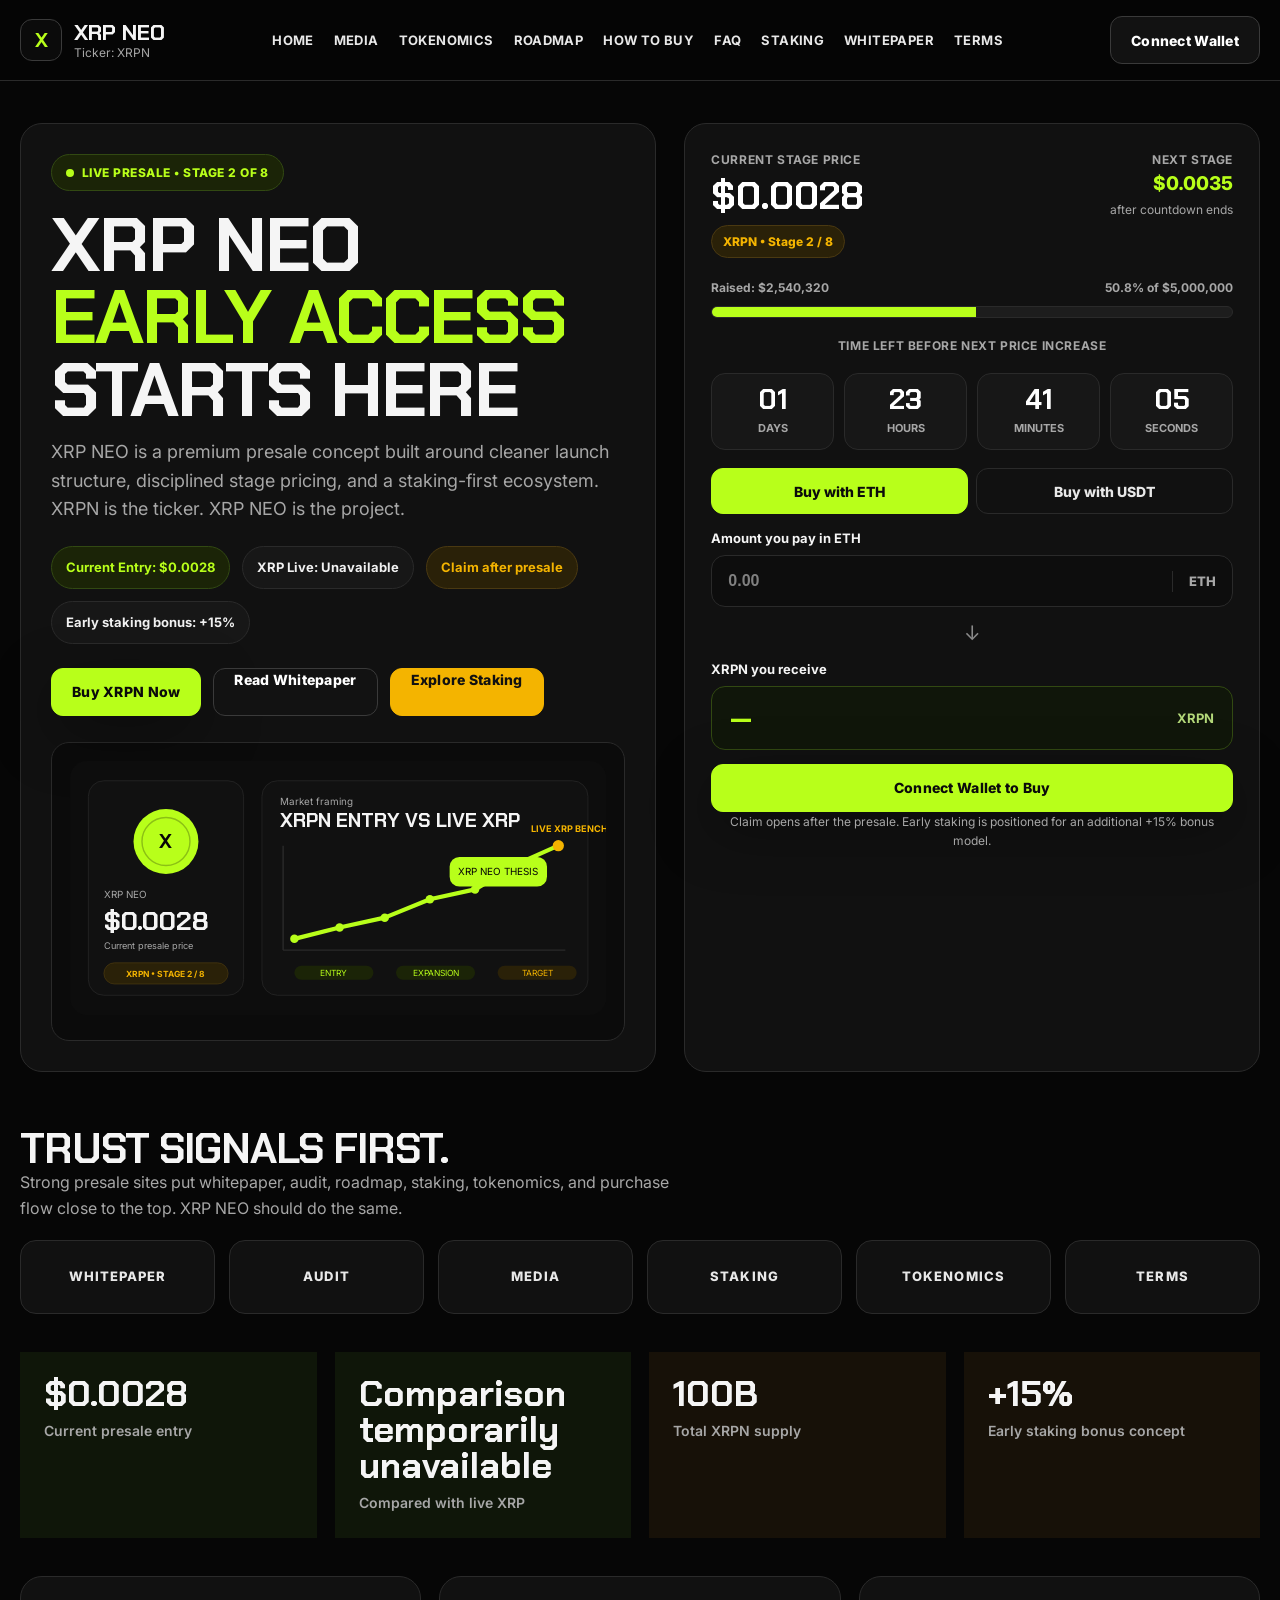
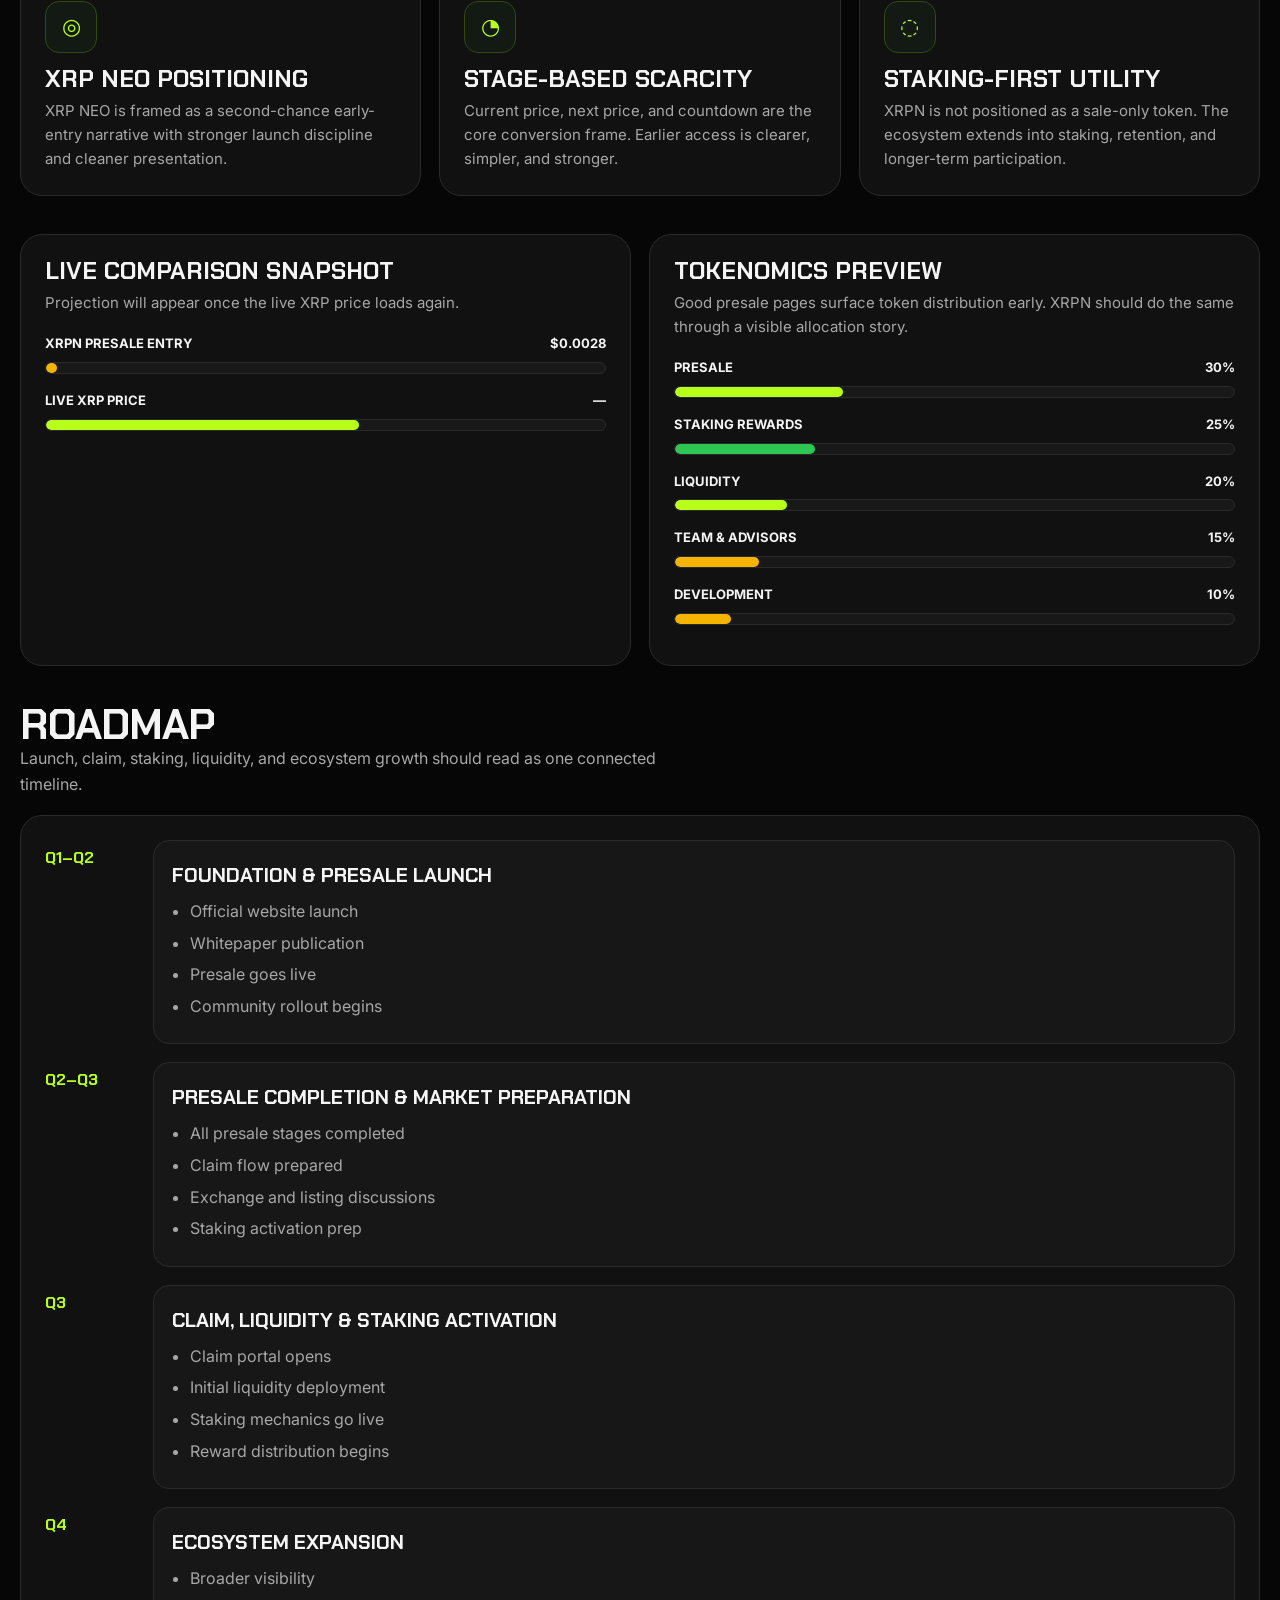
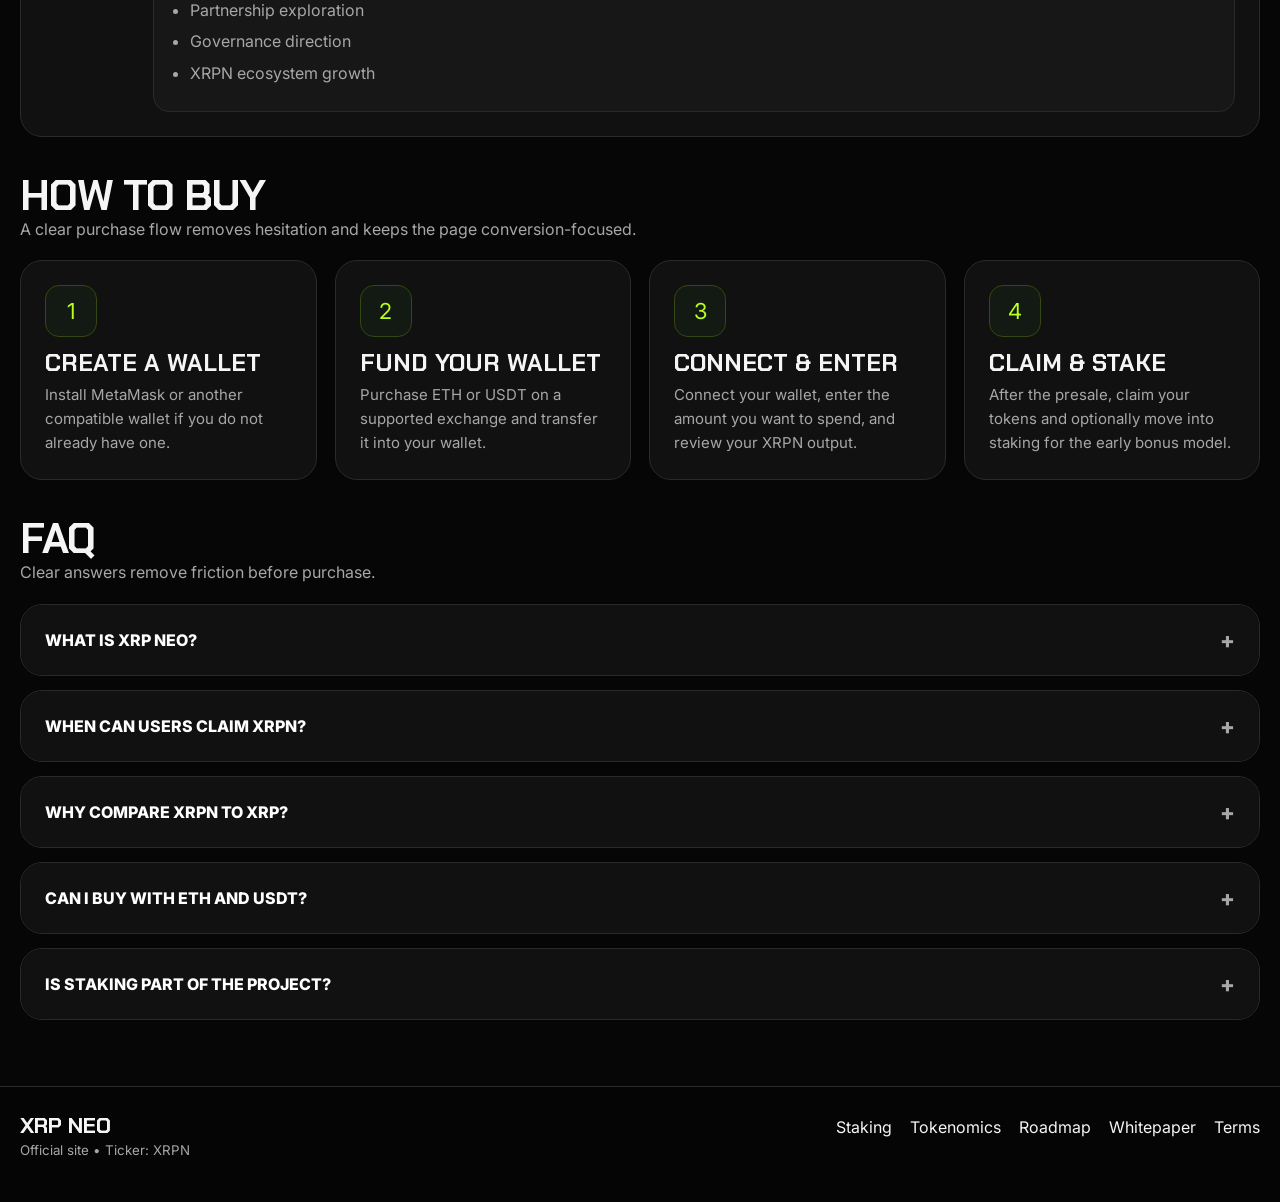
==== commit 9ef291f5: "Update index.html" ====
--- a/index.html
+++ b/index.html
@@ -40,20 +40,24 @@
       <div class="container hero-grid">
         <div class="hero-copy">
           <div>
-            <div class="eyebrow"><span class="eyebrow-dot"></span>Live Presale — Stage 2 of 8</div>
-
-            <h1>XRP NEO starts where the market used to begin.</h1>
+            <div class="eyebrow"><span class="eyebrow-dot"></span>Live Presale • Stage 2 of 8</div>
+
+            <h1>
+              XRP NEO<br>
+              <span class="accent">EARLY ACCESS</span><br>
+              STARTS HERE
+            </h1>
 
             <p class="lead">
-              XRP NEO is a premium early-entry crypto concept built around clean structure, strong launch discipline,
-              staged pricing, and a staking-first ecosystem. XRPN is the ticker. XRP NEO is the project.
+              XRP NEO is a premium presale concept built around cleaner launch structure, disciplined stage pricing,
+              and a staking-first ecosystem. XRPN is the ticker. XRP NEO is the project.
             </p>
 
-            <div class="inline-metrics">
-              <div class="metric-chip blue">Current Entry: $0.0028</div>
-              <div class="metric-chip" id="xrp-price">XRP Live: Loading…</div>
-              <div class="metric-chip gold">Claim after presale</div>
-              <div class="metric-chip">Early staking bonus: +15%</div>
+            <div class="metric-row">
+              <div class="metric lime">Current Entry: $0.0028</div>
+              <div class="metric" id="xrp-price">XRP Live: Loading…</div>
+              <div class="metric gold">Claim after presale</div>
+              <div class="metric">Early staking bonus: +15%</div>
             </div>
 
             <div class="hero-actions">
@@ -63,55 +67,55 @@
             </div>
           </div>
 
-          <div class="hero-showcase">
+          <div class="hero-visual">
             <svg viewBox="0 0 760 360" aria-hidden="true">
-              <rect x="0" y="0" width="760" height="360" rx="24" fill="#f7f9fc"/>
+              <rect x="0" y="0" width="760" height="360" rx="24" fill="#0d0d0d"/>
 
               <g transform="translate(26,28)">
-                <rect x="0" y="0" width="220" height="304" rx="22" fill="#ffffff" stroke="#e6ebf2"/>
-                <circle cx="110" cy="86" r="46" fill="#1f4fd6"/>
-                <circle cx="110" cy="86" r="34" fill="none" stroke="#ffffff" stroke-width="2" opacity=".35"/>
-                <text x="110" y="95" text-anchor="middle" font-size="28" font-weight="800" fill="#ffffff" font-family="Manrope">X</text>
-
-                <text x="22" y="166" font-size="14" fill="#667085" font-family="Inter">XRP NEO</text>
-                <text x="22" y="212" font-size="38" font-weight="800" fill="#0f1720" font-family="Manrope">$0.0028</text>
-                <text x="22" y="238" font-size="13" fill="#667085" font-family="Inter">Current presale price</text>
-
-                <rect x="22" y="258" width="176" height="30" rx="15" fill="#fbf6e9" stroke="#ecdcb6"/>
-                <text x="110" y="278" text-anchor="middle" font-size="12" font-weight="700" fill="#8a6418" font-family="Inter">XRPN • Stage 2 / 8</text>
+                <rect x="0" y="0" width="220" height="304" rx="22" fill="#111111" stroke="#2a2a2a"/>
+                <circle cx="110" cy="86" r="46" fill="#b8ff1a"/>
+                <circle cx="110" cy="86" r="34" fill="none" stroke="#060606" stroke-width="2" opacity=".25"/>
+                <text x="110" y="95" text-anchor="middle" font-size="28" font-weight="700" fill="#060606" font-family="Chakra Petch">X</text>
+
+                <text x="22" y="166" font-size="14" fill="#a7a7a7" font-family="Inter">XRP NEO</text>
+                <text x="22" y="212" font-size="38" font-weight="700" fill="#f5f5f5" font-family="Chakra Petch">$0.0028</text>
+                <text x="22" y="238" font-size="13" fill="#a7a7a7" font-family="Inter">Current presale price</text>
+
+                <rect x="22" y="258" width="176" height="30" rx="15" fill="#2a2108" stroke="#4a3911"/>
+                <text x="110" y="278" text-anchor="middle" font-size="12" font-weight="700" fill="#f4b400" font-family="Inter">XRPN • STAGE 2 / 8</text>
               </g>
 
               <g transform="translate(272,28)">
-                <rect x="0" y="0" width="462" height="304" rx="22" fill="#ffffff" stroke="#e6ebf2"/>
-                <text x="26" y="34" font-size="14" fill="#667085" font-family="Inter">Market framing</text>
-                <text x="26" y="65" font-size="28" font-weight="800" fill="#0f1720" font-family="Manrope">XRPN entry vs live XRP benchmark</text>
-
-                <line x1="30" y1="240" x2="430" y2="240" stroke="#d7dee8" stroke-width="2"/>
-                <line x1="30" y1="240" x2="30" y2="92" stroke="#d7dee8" stroke-width="2"/>
+                <rect x="0" y="0" width="462" height="304" rx="22" fill="#111111" stroke="#2a2a2a"/>
+                <text x="26" y="34" font-size="14" fill="#a7a7a7" font-family="Inter">Market framing</text>
+                <text x="26" y="65" font-size="28" font-weight="700" fill="#f5f5f5" font-family="Chakra Petch">XRPN ENTRY VS LIVE XRP</text>
+
+                <line x1="30" y1="240" x2="430" y2="240" stroke="#2a2a2a" stroke-width="2"/>
+                <line x1="30" y1="240" x2="30" y2="92" stroke="#2a2a2a" stroke-width="2"/>
 
                 <polyline points="46,224 110,208 174,194 238,168 302,154 366,116 420,92"
-                          fill="none" stroke="#1f4fd6" stroke-width="6" stroke-linecap="round" stroke-linejoin="round"/>
-
-                <circle cx="46" cy="224" r="6" fill="#1f4fd6"/>
-                <circle cx="110" cy="208" r="6" fill="#1f4fd6"/>
-                <circle cx="174" cy="194" r="6" fill="#1f4fd6"/>
-                <circle cx="238" cy="168" r="6" fill="#1f4fd6"/>
-                <circle cx="302" cy="154" r="6" fill="#1f4fd6"/>
-                <circle cx="366" cy="116" r="6" fill="#1f4fd6"/>
-                <circle cx="420" cy="92" r="8" fill="#b88a2f"/>
-
-                <text x="384" y="72" font-size="13" font-weight="700" fill="#8a6418" font-family="Inter">Live XRP benchmark</text>
-
-                <rect x="46" y="262" width="112" height="20" rx="10" fill="#edf3ff"/>
-                <rect x="190" y="262" width="112" height="20" rx="10" fill="#edf3ff"/>
-                <rect x="334" y="262" width="112" height="20" rx="10" fill="#fbf6e9"/>
-
-                <text x="102" y="276" text-anchor="middle" font-size="12" fill="#4b5b85" font-family="Inter">Entry thesis</text>
-                <text x="246" y="276" text-anchor="middle" font-size="12" fill="#4b5b85" font-family="Inter">Expansion</text>
-                <text x="390" y="276" text-anchor="middle" font-size="12" fill="#8a6418" font-family="Inter">Benchmark target</text>
-
-                <rect x="258" y="108" width="154" height="42" rx="14" fill="#1f4fd6"/>
-                <text x="335" y="134" text-anchor="middle" font-size="14" fill="#ffffff" font-family="Inter">XRP NEO thesis</text>
+                          fill="none" stroke="#b8ff1a" stroke-width="6" stroke-linecap="round" stroke-linejoin="round"/>
+
+                <circle cx="46" cy="224" r="6" fill="#b8ff1a"/>
+                <circle cx="110" cy="208" r="6" fill="#b8ff1a"/>
+                <circle cx="174" cy="194" r="6" fill="#b8ff1a"/>
+                <circle cx="238" cy="168" r="6" fill="#b8ff1a"/>
+                <circle cx="302" cy="154" r="6" fill="#b8ff1a"/>
+                <circle cx="366" cy="116" r="6" fill="#b8ff1a"/>
+                <circle cx="420" cy="92" r="8" fill="#f4b400"/>
+
+                <text x="382" y="72" font-size="13" font-weight="700" fill="#f4b400" font-family="Inter">LIVE XRP BENCHMARK</text>
+
+                <rect x="46" y="262" width="112" height="20" rx="10" fill="#1b2407"/>
+                <rect x="190" y="262" width="112" height="20" rx="10" fill="#1b2407"/>
+                <rect x="334" y="262" width="112" height="20" rx="10" fill="#2a2108"/>
+
+                <text x="102" y="276" text-anchor="middle" font-size="12" fill="#b8ff1a" font-family="Inter">ENTRY</text>
+                <text x="246" y="276" text-anchor="middle" font-size="12" fill="#b8ff1a" font-family="Inter">EXPANSION</text>
+                <text x="390" y="276" text-anchor="middle" font-size="12" fill="#f4b400" font-family="Inter">TARGET</text>
+
+                <rect x="266" y="108" width="138" height="42" rx="14" fill="#b8ff1a"/>
+                <text x="335" y="134" text-anchor="middle" font-size="14" fill="#060606" font-family="Inter">XRP NEO THESIS</text>
               </g>
             </svg>
           </div>
@@ -132,7 +136,7 @@
 
             <div style="text-align:right">
               <div class="small-label">Next Stage</div>
-              <div style="font-size:19px;font-weight:800;color:#2748a7">$0.0035</div>
+              <div style="font-size:19px;font-weight:800;color:#b8ff1a">$0.0035</div>
               <div style="font-size:12px;color:var(--muted)">after countdown ends</div>
             </div>
           </div>
@@ -183,10 +187,9 @@
       <div class="container">
         <div class="section-head">
           <div>
-            <h2>Featured in the style top presale buyers expect.</h2>
+            <h2>TRUST SIGNALS FIRST.</h2>
             <p>
-              High-conversion presale sites usually put trust, audit, media, staking, and purchase flow right on the homepage.
-              XRP NEO follows that structure while keeping the presentation more premium and restrained. :contentReference[oaicite:2]{index=2}
+              Strong presale sites put whitepaper, audit, roadmap, staking, tokenomics, and purchase flow close to the top. XRP NEO should do the same.
             </p>
           </div>
         </div>
@@ -204,83 +207,83 @@
 
     <section class="section">
       <div class="container grid-4">
-        <div class="stat-card tint-blue">
+        <div class="stat-card lime">
           <div class="stat-number">$0.0028</div>
           <div class="stat-label">Current presale entry</div>
         </div>
-        <div class="stat-card tint-blue">
+        <div class="stat-card lime">
           <div class="stat-number" id="xrp-mult">Loading…</div>
           <div class="stat-label">Compared with live XRP</div>
         </div>
-        <div class="stat-card tint-gold">
+        <div class="stat-card gold">
           <div class="stat-number">100B</div>
           <div class="stat-label">Total XRPN supply</div>
         </div>
-        <div class="stat-card tint-gold">
+        <div class="stat-card gold">
           <div class="stat-number">+15%</div>
           <div class="stat-label">Early staking bonus concept</div>
         </div>
       </div>
     </section>
 
-    <section class="section">
+    <section class="section" id="tokenomics">
       <div class="container grid-3">
         <div class="card">
           <div class="icon-circle">◎</div>
-          <h3>XRP NEO positioning</h3>
+          <h3>XRP NEO POSITIONING</h3>
           <p>
-            XRP NEO is presented as a second-chance early-entry narrative, not a noisy meme page. The site is built to feel more disciplined and premium.
+            XRP NEO is framed as a second-chance early-entry narrative with stronger launch discipline and cleaner presentation.
           </p>
         </div>
 
         <div class="card">
           <div class="icon-circle">◔</div>
-          <h3>Stage-based scarcity</h3>
+          <h3>STAGE-BASED SCARCITY</h3>
           <p>
-            Like the best presale pages in your references, the current stage, next stage, and countdown are central conversion elements. :contentReference[oaicite:3]{index=3}
+            Current price, next price, and countdown are the core conversion frame. Earlier access is clearer, simpler, and stronger.
           </p>
         </div>
 
         <div class="card">
           <div class="icon-circle">◌</div>
-          <h3>Staking-first utility</h3>
+          <h3>STAKING-FIRST UTILITY</h3>
           <p>
-            Separate staking visibility is part of the pattern too. Pepenode and others foreground staking directly, and XRPN should do the same. :contentReference[oaicite:4]{index=4}
+            XRPN is not positioned as a sale-only token. The ecosystem extends into staking, retention, and longer-term participation.
           </p>
         </div>
       </div>
     </section>
 
-    <section class="section" id="tokenomics">
+    <section class="section">
       <div class="container grid-2">
         <div class="chart-card">
-          <h3>Live comparison snapshot</h3>
+          <h3>LIVE COMPARISON SNAPSHOT</h3>
           <p id="profit-box">Projection loading…</p>
 
           <div class="chart">
             <div class="bar-row">
-              <div class="bar-label"><span>XRPN Presale Entry</span><span>$0.0028</span></div>
+              <div class="bar-label"><span>XRPN PRESALE ENTRY</span><span>$0.0028</span></div>
               <div class="bar-track"><div class="bar-fill gold" style="width:2%"></div></div>
             </div>
             <div class="bar-row">
-              <div class="bar-label"><span>Live XRP Price</span><span id="live-xrp-bar">$—</span></div>
+              <div class="bar-label"><span>LIVE XRP PRICE</span><span id="live-xrp-bar">$—</span></div>
               <div class="bar-track"><div class="bar-fill" id="live-xrp-fill" style="width:56%"></div></div>
             </div>
           </div>
         </div>
 
         <div class="chart-card">
-          <h3>Token allocation preview</h3>
+          <h3>TOKENOMICS PREVIEW</h3>
           <p>
-            Strong presale sites surface tokenomics clearly. The reference set does this with dedicated tokenomics sections and distribution visuals. :contentReference[oaicite:5]{index=5}
+            Good presale pages surface token distribution early. XRPN should do the same through a visible allocation story.
           </p>
 
           <div class="chart">
-            <div class="bar-row"><div class="bar-label"><span>Presale</span><span>30%</span></div><div class="bar-track"><div class="bar-fill" style="width:30%"></div></div></div>
-            <div class="bar-row"><div class="bar-label"><span>Staking Rewards</span><span>25%</span></div><div class="bar-track"><div class="bar-fill green" style="width:25%"></div></div></div>
-            <div class="bar-row"><div class="bar-label"><span>Liquidity</span><span>20%</span></div><div class="bar-track"><div class="bar-fill" style="width:20%"></div></div></div>
-            <div class="bar-row"><div class="bar-label"><span>Team & Advisors</span><span>15%</span></div><div class="bar-track"><div class="bar-fill gold" style="width:15%"></div></div></div>
-            <div class="bar-row"><div class="bar-label"><span>Development</span><span>10%</span></div><div class="bar-track"><div class="bar-fill gold" style="width:10%"></div></div></div>
+            <div class="bar-row"><div class="bar-label"><span>PRESALE</span><span>30%</span></div><div class="bar-track"><div class="bar-fill" style="width:30%"></div></div></div>
+            <div class="bar-row"><div class="bar-label"><span>STAKING REWARDS</span><span>25%</span></div><div class="bar-track"><div class="bar-fill green" style="width:25%"></div></div></div>
+            <div class="bar-row"><div class="bar-label"><span>LIQUIDITY</span><span>20%</span></div><div class="bar-track"><div class="bar-fill" style="width:20%"></div></div></div>
+            <div class="bar-row"><div class="bar-label"><span>TEAM & ADVISORS</span><span>15%</span></div><div class="bar-track"><div class="bar-fill gold" style="width:15%"></div></div></div>
+            <div class="bar-row"><div class="bar-label"><span>DEVELOPMENT</span><span>10%</span></div><div class="bar-track"><div class="bar-fill gold" style="width:10%"></div></div></div>
           </div>
         </div>
       </div>
@@ -290,19 +293,19 @@
       <div class="container">
         <div class="section-head">
           <div>
-            <h2>Roadmap that reads fast.</h2>
+            <h2>ROADMAP</h2>
             <p>
-              Roadmap, tokenomics, how-to-buy, staking, and FAQ are the recurring trust stack across the presale sites you pointed to. :contentReference[oaicite:6]{index=6}
+              Launch, claim, staking, liquidity, and ecosystem growth should read as one connected timeline.
             </p>
           </div>
         </div>
 
-        <div class="timeline-card">
+        <div class="panel">
           <div class="timeline">
             <div class="timeline-item">
               <div class="timeline-date">Q1–Q2</div>
               <div class="timeline-box">
-                <h4>Foundation & Presale Launch</h4>
+                <h4>FOUNDATION & PRESALE LAUNCH</h4>
                 <ul>
                   <li>Official website launch</li>
                   <li>Whitepaper publication</li>
@@ -315,7 +318,7 @@
             <div class="timeline-item">
               <div class="timeline-date">Q2–Q3</div>
               <div class="timeline-box">
-                <h4>Presale Completion & Market Preparation</h4>
+                <h4>PRESALE COMPLETION & MARKET PREPARATION</h4>
                 <ul>
                   <li>All presale stages completed</li>
                   <li>Claim flow prepared</li>
@@ -328,7 +331,7 @@
             <div class="timeline-item">
               <div class="timeline-date">Q3</div>
               <div class="timeline-box">
-                <h4>Claim, Liquidity & Staking Activation</h4>
+                <h4>CLAIM, LIQUIDITY & STAKING ACTIVATION</h4>
                 <ul>
                   <li>Claim portal opens</li>
                   <li>Initial liquidity deployment</li>
@@ -341,7 +344,7 @@
             <div class="timeline-item">
               <div class="timeline-date">Q4</div>
               <div class="timeline-box">
-                <h4>Ecosystem Expansion</h4>
+                <h4>ECOSYSTEM EXPANSION</h4>
                 <ul>
                   <li>Broader visibility</li>
                   <li>Partnership exploration</li>
@@ -359,9 +362,9 @@
       <div class="container">
         <div class="section-head">
           <div>
-            <h2>How to buy XRPN</h2>
+            <h2>HOW TO BUY</h2>
             <p>
-              “How To Buy” is a standard high-conversion section on the reference pages, and it should be part of XRP NEO too. :contentReference[oaicite:7]{index=7}
+              A clear purchase flow removes hesitation and keeps the page conversion-focused.
             </p>
           </div>
         </div>
@@ -369,22 +372,22 @@
         <div class="grid-4">
           <div class="card">
             <div class="icon-circle">1</div>
-            <h3>Create a wallet</h3>
+            <h3>CREATE A WALLET</h3>
             <p>Install MetaMask or another compatible wallet if you do not already have one.</p>
           </div>
           <div class="card">
             <div class="icon-circle">2</div>
-            <h3>Fund your wallet</h3>
-            <p>Purchase ETH or USDT on a supported exchange and transfer it to your wallet.</p>
+            <h3>FUND YOUR WALLET</h3>
+            <p>Purchase ETH or USDT on a supported exchange and transfer it into your wallet.</p>
           </div>
           <div class="card">
             <div class="icon-circle">3</div>
-            <h3>Connect & enter</h3>
-            <p>Connect your wallet, choose the amount you want to spend, and review your XRPN output.</p>
+            <h3>CONNECT & ENTER</h3>
+            <p>Connect your wallet, enter the amount you want to spend, and review your XRPN output.</p>
           </div>
           <div class="card">
             <div class="icon-circle">4</div>
-            <h3>Claim & stake</h3>
+            <h3>CLAIM & STAKE</h3>
             <p>After the presale, claim your tokens and optionally move into staking for the early bonus model.</p>
           </div>
         </div>
@@ -397,35 +400,35 @@
           <div>
             <h2>FAQ</h2>
             <p>
-              FAQ is another section every strong presale homepage keeps close to the bottom of the funnel. :contentReference[oaicite:8]{index=8}
+              Clear answers remove friction before purchase.
             </p>
           </div>
         </div>
 
         <div class="faq-list">
           <div class="faq-item">
-            <button class="faq-q"><span>What is XRP NEO?</span><span class="faq-icon">+</span></button>
-            <div class="faq-a">XRP NEO is the full project name. XRPN is the ticker used throughout the presale and token materials.</div>
+            <button class="faq-q"><span>WHAT IS XRP NEO?</span><span class="faq-icon">+</span></button>
+            <div class="faq-a">XRP NEO is the full project name. XRPN is the ticker used in the presale and token materials.</div>
           </div>
 
           <div class="faq-item">
-            <button class="faq-q"><span>When can users claim XRPN?</span><span class="faq-icon">+</span></button>
+            <button class="faq-q"><span>WHEN CAN USERS CLAIM XRPN?</span><span class="faq-icon">+</span></button>
             <div class="faq-a">Claim is positioned to open after the presale ends and the claim phase is activated.</div>
           </div>
 
           <div class="faq-item">
-            <button class="faq-q"><span>Why compare XRPN to XRP?</span><span class="faq-icon">+</span></button>
-            <div class="faq-a">Because XRP is the live benchmark that the XRP NEO narrative is built around. The homepage updates that benchmark dynamically.</div>
+            <button class="faq-q"><span>WHY COMPARE XRPN TO XRP?</span><span class="faq-icon">+</span></button>
+            <div class="faq-a">Because XRP is the live benchmark the XRP NEO narrative is built around. The homepage updates that benchmark dynamically.</div>
           </div>
 
           <div class="faq-item">
-            <button class="faq-q"><span>Can I buy with ETH and USDT?</span><span class="faq-icon">+</span></button>
+            <button class="faq-q"><span>CAN I BUY WITH ETH AND USDT?</span><span class="faq-icon">+</span></button>
             <div class="faq-a">The interface is designed around both ETH and USDT purchase flows.</div>
           </div>
 
           <div class="faq-item">
-            <button class="faq-q"><span>Is the wallet activity toast real?</span><span class="faq-icon">+</span></button>
-            <div class="faq-a">The on-screen wallet activity uses intentionally non-searchable pseudo-wallet formatting for presentation only.</div>
+            <button class="faq-q"><span>IS STAKING PART OF THE PROJECT?</span><span class="faq-icon">+</span></button>
+            <div class="faq-a">Yes. XRP NEO is positioned with a staking-first ecosystem model, including an early bonus concept.</div>
           </div>
         </div>
       </div>
--- a/styles.css
+++ b/styles.css
@@ -1,29 +1,27 @@
-@import url('https://fonts.googleapis.com/css2?family=Inter:wght@400;500;600;700;800&family=Manrope:wght@600;700;800&display=swap');
+@import url('https://fonts.googleapis.com/css2?family=Inter:wght@400;500;600;700;800&family=Chakra+Petch:wght@500;600;700&display=swap');
 
 :root{
-  --bg:#ffffff;
-  --surface:#f7f8fa;
-  --surface-2:#f1f4f8;
-  --surface-3:#eef2f7;
-  --text:#0f1720;
-  --muted:#667085;
-  --line:#e6ebf2;
-  --line-strong:#d7dee8;
-
-  --primary:#1f4fd6;
-  --primary-soft:#edf3ff;
-  --gold:#b88a2f;
-  --gold-soft:#fbf6e9;
-  --green:#15803d;
-  --green-soft:#eef9f1;
-
-  --shadow:0 20px 60px rgba(15,23,32,.08);
-  --shadow-soft:0 10px 30px rgba(15,23,32,.05);
-
-  --radius:24px;
-  --radius-md:18px;
+  --bg:#060606;
+  --bg-2:#0d0d0d;
+  --panel:#111111;
+  --panel-2:#171717;
+  --panel-3:#1d1d1d;
+  --line:#2a2a2a;
+  --line-strong:#3a3a3a;
+
+  --text:#f5f5f5;
+  --muted:#a7a7a7;
+
+  --lime:#b8ff1a;
+  --lime-soft:#1b2407;
+
+  --gold:#f4b400;
+  --gold-soft:#2a2108;
+
+  --shadow:0 18px 60px rgba(0,0,0,.35);
+  --radius:22px;
   --radius-sm:14px;
-  --max:1220px;
+  --max:1240px;
 }
 
 *{box-sizing:border-box}
@@ -36,25 +34,25 @@
   line-height:1.6;
 }
 a{text-decoration:none;color:inherit}
+button{font-family:inherit}
 img{max-width:100%;display:block}
-button{font-family:inherit}
 
 .container{
   width:min(var(--max), calc(100% - 40px));
   margin:0 auto;
 }
 
-/* Header */
+/* header */
 .site-header{
   position:sticky;
   top:0;
   z-index:100;
-  background:rgba(255,255,255,.9);
-  backdrop-filter:blur(12px);
+  background:rgba(6,6,6,.9);
+  backdrop-filter:blur(10px);
   border-bottom:1px solid var(--line);
 }
 .header-inner{
-  min-height:78px;
+  min-height:80px;
   display:flex;
   align-items:center;
   justify-content:space-between;
@@ -68,210 +66,177 @@
 .brand-mark{
   width:42px;
   height:42px;
-  border-radius:14px;
-  background:#111827;
-  color:#fff;
+  border-radius:12px;
+  border:1px solid var(--line-strong);
+  background:#0b0b0b;
+  color:var(--lime);
   display:grid;
   place-items:center;
-  font-family:'Manrope',sans-serif;
-  font-weight:800;
-  font-size:18px;
-  box-shadow:var(--shadow-soft);
+  font-family:'Chakra Petch',sans-serif;
+  font-weight:700;
+  font-size:20px;
 }
 .brand-text{
-  font-family:'Manrope',sans-serif;
-  font-size:20px;
-  font-weight:800;
+  font-family:'Chakra Petch',sans-serif;
+  font-size:22px;
+  font-weight:700;
   line-height:1;
 }
 .brand-sub{
+  margin-top:3px;
   font-size:12px;
   color:var(--muted);
-  margin-top:4px;
   line-height:1;
 }
 .nav{
   display:flex;
   flex-wrap:wrap;
-  gap:22px;
+  gap:20px;
   align-items:center;
 }
 .nav a{
-  font-size:14px;
-  font-weight:600;
-  color:#1f2937;
-}
-.nav a:hover{color:var(--primary)}
+  font-size:13px;
+  font-weight:700;
+  color:#e8e8e8;
+  letter-spacing:.03em;
+  text-transform:uppercase;
+}
+.nav a:hover{color:var(--lime)}
 .header-actions{
   display:flex;
   gap:10px;
   align-items:center;
 }
 
-/* Buttons */
+/* buttons */
 .btn{
-  display:inline-flex;
-  align-items:center;
-  justify-content:center;
-  gap:10px;
   height:48px;
   padding:0 20px;
-  border-radius:999px;
-  border:1px solid var(--primary);
-  background:var(--primary);
-  color:#fff;
+  border-radius:12px;
+  border:1px solid var(--lime);
+  background:var(--lime);
+  color:#0b0b0b;
+  font-weight:800;
   font-size:14px;
-  font-weight:700;
+  letter-spacing:.02em;
   cursor:pointer;
-  box-shadow:0 10px 24px rgba(31,79,214,.14);
+  box-shadow:var(--shadow);
 }
 .btn:hover{opacity:.95}
 .btn.secondary{
-  background:#fff;
-  color:#111827;
-  border-color:var(--line);
+  background:#121212;
+  color:#fff;
+  border-color:var(--line-strong);
   box-shadow:none;
 }
 .btn.gold{
-  background:#fff;
-  color:#8a6418;
-  border-color:#e9d4a7;
+  background:var(--gold);
+  color:#111;
+  border-color:var(--gold);
   box-shadow:none;
 }
 .btn.wide{width:100%}
 
-/* Generic Cards */
-.card,
+/* hero */
+.hero{
+  padding:42px 0 28px;
+}
+.hero-grid{
+  display:grid;
+  grid-template-columns:1.05fr .95fr;
+  gap:28px;
+  align-items:stretch;
+}
 .hero-copy,
 .buy-card,
-.stat-card,
+.card,
 .panel,
 .chart-card,
-.note-card,
 .faq-item,
-.page-hero-box,
-.timeline-card{
-  background:#fff;
+.page-box{
+  background:var(--panel);
   border:1px solid var(--line);
   border-radius:var(--radius);
-  box-shadow:var(--shadow-soft);
-}
-
-/* Hero */
-.hero{
-  padding:54px 0 30px;
-}
-.hero-grid{
-  display:grid;
-  grid-template-columns:1.08fr .92fr;
-  gap:28px;
-  align-items:stretch;
 }
 .hero-copy{
-  padding:34px;
-  display:flex;
-  flex-direction:column;
-  justify-content:space-between;
+  padding:30px;
 }
 .eyebrow{
   display:inline-flex;
   align-items:center;
   gap:8px;
-  width:max-content;
   padding:8px 14px;
   border-radius:999px;
-  background:var(--primary-soft);
-  border:1px solid #dbe5ff;
-  color:#2748a7;
+  border:1px solid #324912;
+  background:var(--lime-soft);
+  color:var(--lime);
   font-size:12px;
-  font-weight:700;
-}
-.eyebrow.gold{
-  background:var(--gold-soft);
-  border-color:#ecdcb6;
-  color:#8a6418;
+  font-weight:800;
+  text-transform:uppercase;
+  letter-spacing:.04em;
 }
 .eyebrow-dot{
-  width:8px;
-  height:8px;
-  border-radius:50%;
-  background:var(--primary);
+  width:8px;height:8px;border-radius:50%;background:var(--lime);
 }
 .hero h1{
-  margin:18px 0 14px;
-  font-family:'Manrope',sans-serif;
-  font-size:66px;
-  line-height:1.01;
-  letter-spacing:-2.2px;
+  margin:18px 0 12px;
+  font-family:'Chakra Petch',sans-serif;
+  font-size:76px;
+  line-height:.95;
+  letter-spacing:-2px;
+  text-transform:uppercase;
+}
+.hero .accent{
+  color:var(--lime);
 }
 .hero p.lead{
   margin:0;
+  max-width:720px;
+  color:var(--muted);
   font-size:18px;
-  color:var(--muted);
-  max-width:700px;
-}
-.inline-metrics{
+}
+.metric-row{
   display:flex;
   flex-wrap:wrap;
   gap:12px;
-  margin:24px 0 22px;
-}
-.metric-chip{
-  padding:11px 14px;
+  margin:22px 0 24px;
+}
+.metric{
+  padding:10px 14px;
   border-radius:999px;
-  background:var(--surface);
-  border:1px solid var(--line);
+  background:var(--panel-2);
+  border:1px solid var(--line);
+  color:#f1f1f1;
   font-size:13px;
   font-weight:700;
-  color:#1f2937;
-}
-.metric-chip.blue{
-  background:var(--primary-soft);
-  border-color:#dbe5ff;
-  color:#2748a7;
-}
-.metric-chip.gold{
+}
+.metric.lime{
+  color:var(--lime);
+  border-color:#324912;
+  background:var(--lime-soft);
+}
+.metric.gold{
+  color:var(--gold);
+  border-color:#4a3911;
   background:var(--gold-soft);
-  border-color:#ecdcb6;
-  color:#8a6418;
 }
 .hero-actions{
   display:flex;
   flex-wrap:wrap;
   gap:12px;
 }
-.hero-showcase{
-  margin-top:28px;
-  background:linear-gradient(180deg,#fafcff 0%, #f4f7fb 100%);
-  border:1px solid var(--line);
-  border-radius:22px;
+.hero-visual{
+  margin-top:26px;
   padding:18px;
-}
-
-/* Buy Widget */
+  border-radius:18px;
+  background:#0b0b0b;
+  border:1px solid var(--line);
+}
+
+/* buy card */
 .buy-card{
-  padding:28px;
+  padding:26px;
   position:relative;
-}
-.wallet-box{
-  display:none;
-  margin-bottom:16px;
-  padding:12px 14px;
-  border-radius:14px;
-  background:var(--surface);
-  border:1px solid var(--line);
-}
-.wallet-box.show{display:block}
-.wallet-addr{
-  margin-top:4px;
-  font-size:12px;
-  color:#374151;
-  word-break:break-all;
-}
-.small-label{
-  font-size:12px;
-  font-weight:700;
-  color:var(--muted);
 }
 .buy-top{
   display:flex;
@@ -280,13 +245,20 @@
   align-items:flex-start;
   margin-bottom:20px;
 }
+.small-label{
+  font-size:12px;
+  color:var(--muted);
+  font-weight:700;
+  text-transform:uppercase;
+  letter-spacing:.05em;
+}
 .price-big{
   margin-top:8px;
-  font-family:'Manrope',sans-serif;
-  font-size:36px;
+  font-family:'Chakra Petch',sans-serif;
+  font-size:38px;
   line-height:1;
-  font-weight:800;
-  letter-spacing:-1px;
+  font-weight:700;
+  color:#fff;
 }
 .stage-chip{
   display:inline-block;
@@ -294,10 +266,10 @@
   padding:6px 11px;
   border-radius:999px;
   background:var(--gold-soft);
-  border:1px solid #ecdcb6;
-  color:#8a6418;
+  border:1px solid #4a3911;
+  color:var(--gold);
   font-size:12px;
-  font-weight:700;
+  font-weight:800;
 }
 .progress-wrap{
   margin:16px 0 18px;
@@ -313,7 +285,7 @@
 }
 .progress{
   height:12px;
-  background:var(--surface-2);
+  background:#1d1d1d;
   border:1px solid var(--line);
   border-radius:999px;
   overflow:hidden;
@@ -321,7 +293,7 @@
 .progress-fill{
   width:50.8%;
   height:100%;
-  background:var(--primary);
+  background:var(--lime);
 }
 .countdown{
   display:grid;
@@ -332,16 +304,17 @@
 .cd-box{
   padding:12px 8px;
   text-align:center;
-  border-radius:16px;
-  background:var(--surface);
+  border-radius:14px;
+  background:var(--panel-2);
   border:1px solid var(--line);
 }
 .cd-num{
   display:block;
-  font-family:'Manrope',sans-serif;
-  font-size:26px;
-  font-weight:800;
+  font-family:'Chakra Petch',sans-serif;
+  font-size:28px;
   line-height:1;
+  font-weight:700;
+  color:#fff;
 }
 .cd-lbl{
   display:block;
@@ -349,6 +322,7 @@
   font-size:11px;
   color:var(--muted);
   font-weight:700;
+  text-transform:uppercase;
 }
 .switcher{
   display:grid;
@@ -358,18 +332,18 @@
 }
 .switcher button{
   height:46px;
-  border-radius:14px;
-  border:1px solid var(--line);
-  background:#fff;
-  color:#1f2937;
+  border-radius:12px;
+  border:1px solid var(--line);
+  background:#111;
+  color:#e8e8e8;
   font-size:14px;
-  font-weight:700;
+  font-weight:800;
   cursor:pointer;
 }
 .switcher button.active{
-  background:var(--primary);
-  color:#fff;
-  border-color:var(--primary);
+  background:var(--lime);
+  color:#0b0b0b;
+  border-color:var(--lime);
 }
 .form-label{
   margin-bottom:6px;
@@ -380,9 +354,9 @@
   display:flex;
   align-items:center;
   border:1px solid var(--line);
-  border-radius:16px;
+  border-radius:14px;
   overflow:hidden;
-  background:#fff;
+  background:#0d0d0d;
   margin-bottom:10px;
 }
 .input-wrap input{
@@ -392,9 +366,10 @@
   outline:none;
   font-size:16px;
   font-weight:700;
-  color:#111827;
-}
-.input-wrap input::placeholder{color:#9aa3af}
+  color:#fff;
+  background:transparent;
+}
+.input-wrap input::placeholder{color:#808080}
 .input-tag{
   padding:0 16px;
   border-left:1px solid var(--line);
@@ -404,7 +379,7 @@
 }
 .arrow-down{
   text-align:center;
-  color:#7b8794;
+  color:#8a8a8a;
   margin:2px 0 10px;
   font-size:20px;
 }
@@ -413,30 +388,45 @@
   justify-content:space-between;
   align-items:center;
   padding:16px 18px;
-  border-radius:16px;
-  background:var(--primary-soft);
-  border:1px solid #dbe5ff;
+  border-radius:14px;
+  background:#10160a;
+  border:1px solid #324912;
   margin-bottom:14px;
 }
 .receive-value{
-  font-family:'Manrope',sans-serif;
-  font-size:28px;
-  font-weight:800;
+  font-family:'Chakra Petch',sans-serif;
+  font-size:30px;
+  font-weight:700;
   line-height:1;
-  color:#2748a7;
+  color:var(--lime);
 }
 .receive-token{
   font-size:13px;
   font-weight:700;
-  color:#4b5b85;
+  color:#b4d97a;
 }
 .tiny-note{
   text-align:center;
   font-size:12px;
   color:var(--muted);
 }
-
-/* Sections */
+.wallet-box{
+  display:none;
+  margin-bottom:16px;
+  padding:12px 14px;
+  border-radius:14px;
+  background:#0d0d0d;
+  border:1px solid var(--line);
+}
+.wallet-box.show{display:block}
+.wallet-addr{
+  margin-top:4px;
+  font-size:12px;
+  color:#d8d8d8;
+  word-break:break-all;
+}
+
+/* sections */
 .section{
   padding:28px 0 10px;
 }
@@ -449,14 +439,15 @@
 }
 .section-head h2{
   margin:0;
-  font-family:'Manrope',sans-serif;
-  font-size:38px;
-  line-height:1.06;
-  letter-spacing:-1.2px;
+  font-family:'Chakra Petch',sans-serif;
+  font-size:42px;
+  line-height:1;
+  letter-spacing:-1px;
+  text-transform:uppercase;
 }
 .section-head p{
   margin:0;
-  max-width:640px;
+  max-width:680px;
   color:var(--muted);
 }
 
@@ -479,23 +470,23 @@
 .stat-card,
 .card,
 .panel,
-.chart-card,
-.note-card,
-.timeline-card{
+.chart-card{
   padding:24px;
 }
-.stat-card.tint-blue{
-  background:#f7faff;
-}
-.stat-card.tint-gold{
-  background:#fffcf5;
+.stat-card.lime{
+  background:#0f1609;
+  border-color:#324912;
+}
+.stat-card.gold{
+  background:#171108;
+  border-color:#4a3911;
 }
 .stat-number{
   margin-bottom:8px;
-  font-family:'Manrope',sans-serif;
-  font-size:34px;
+  font-family:'Chakra Petch',sans-serif;
+  font-size:36px;
   line-height:1;
-  font-weight:800;
+  font-weight:700;
 }
 .stat-label{
   color:var(--muted);
@@ -504,36 +495,34 @@
 }
 .card h3,
 .chart-card h3,
-.panel h3,
-.timeline-card h3{
+.panel h3{
   margin:0 0 8px;
-  font-family:'Manrope',sans-serif;
-  font-size:22px;
-  letter-spacing:-.4px;
+  font-family:'Chakra Petch',sans-serif;
+  font-size:24px;
+  line-height:1;
+  text-transform:uppercase;
 }
 .card p,
 .chart-card p,
-.panel p,
-.note-card p,
-.timeline-card p{
+.panel p{
   margin:0;
   font-size:15px;
   color:var(--muted);
 }
 .icon-circle{
-  width:50px;
-  height:50px;
-  border-radius:16px;
-  background:var(--primary-soft);
-  border:1px solid #dbe5ff;
-  color:#2748a7;
+  width:52px;
+  height:52px;
+  border-radius:14px;
+  background:#131913;
+  border:1px solid #324912;
+  color:var(--lime);
   display:grid;
   place-items:center;
   font-size:22px;
   margin-bottom:14px;
 }
 
-/* Logo rail */
+/* media rail */
 .logo-rail{
   display:grid;
   grid-template-columns:repeat(6,1fr);
@@ -543,18 +532,17 @@
   display:flex;
   align-items:center;
   justify-content:center;
-  min-height:72px;
-  border-radius:18px;
-  border:1px solid var(--line);
-  background:#fff;
-  color:#4b5563;
+  min-height:74px;
+  border-radius:16px;
+  border:1px solid var(--line);
+  background:var(--panel);
+  color:#e8e8e8;
   font-size:13px;
   font-weight:800;
-  letter-spacing:.04em;
-  box-shadow:var(--shadow-soft);
-}
-
-/* Charts */
+  letter-spacing:.08em;
+}
+
+/* charts */
 .chart{
   margin-top:18px;
 }
@@ -571,7 +559,7 @@
 }
 .bar-track{
   height:12px;
-  background:var(--surface-2);
+  background:#181818;
   border:1px solid var(--line);
   border-radius:999px;
   overflow:hidden;
@@ -579,48 +567,12 @@
 .bar-fill{
   height:100%;
   border-radius:999px;
-  background:var(--primary);
+  background:var(--lime);
 }
 .bar-fill.gold{background:var(--gold)}
-.bar-fill.green{background:var(--green)}
-
-/* Tokenomics Layout */
-.token-layout{
-  display:grid;
-  grid-template-columns:320px 1fr;
-  gap:28px;
-  align-items:center;
-}
-.donut-wrap{
-  display:flex;
-  align-items:center;
-  justify-content:center;
-}
-.legend{
-  display:grid;
-  gap:14px;
-}
-.legend-row{
-  display:grid;
-  grid-template-columns:auto 1fr auto;
-  gap:10px;
-  align-items:center;
-}
-.legend-dot{
-  width:12px;
-  height:12px;
-  border-radius:4px;
-  background:#111;
-}
-.legend-row span{
-  font-size:14px;
-  font-weight:700;
-}
-.legend-row strong{
-  font-family:'Manrope',sans-serif;
-}
-
-/* Roadmap */
+.bar-fill.green{background:#2dc653}
+
+/* roadmap */
 .timeline{
   display:grid;
   gap:18px;
@@ -633,21 +585,22 @@
 }
 .timeline-date{
   padding-top:5px;
-  font-family:'Manrope',sans-serif;
+  font-family:'Chakra Petch',sans-serif;
   font-size:16px;
-  font-weight:800;
-  color:#2748a7;
+  font-weight:700;
+  color:var(--lime);
 }
 .timeline-box{
   padding:18px;
-  border-radius:18px;
-  background:var(--surface);
+  border-radius:16px;
+  background:var(--panel-2);
   border:1px solid var(--line);
 }
 .timeline-box h4{
   margin:0 0 8px;
-  font-family:'Manrope',sans-serif;
-  font-size:18px;
+  font-family:'Chakra Petch',sans-serif;
+  font-size:20px;
+  text-transform:uppercase;
 }
 .timeline-box ul{
   margin:0;
@@ -656,7 +609,7 @@
 }
 .timeline-box li{margin-bottom:6px}
 
-/* FAQ */
+/* faq */
 .faq-list{
   display:grid;
   gap:14px;
@@ -666,13 +619,14 @@
   width:100%;
   padding:22px 24px;
   border:none;
-  background:#fff;
+  background:var(--panel);
   text-align:left;
   display:flex;
   justify-content:space-between;
   align-items:center;
   font-size:16px;
   font-weight:800;
+  color:#fff;
   cursor:pointer;
 }
 .faq-icon{
@@ -687,37 +641,15 @@
   transition:max-height .25s ease, padding .25s ease;
 }
 .faq-a.open{
-  max-height:220px;
+  max-height:240px;
   padding:0 24px 20px;
 }
 
-/* Page hero */
-.page-hero{
-  padding:42px 0 10px;
-}
-.page-hero-box{
-  padding:34px;
-  background:#fff;
-}
-.page-hero h1{
-  margin:0 0 10px;
-  font-family:'Manrope',sans-serif;
-  font-size:50px;
-  line-height:1.04;
-  letter-spacing:-1.4px;
-}
-.page-hero p{
-  margin:0;
-  max-width:730px;
-  font-size:17px;
-  color:var(--muted);
-}
-
-/* Footer */
+/* footer */
 .footer{
   margin-top:56px;
   border-top:1px solid var(--line);
-  background:#fff;
+  background:#050505;
 }
 .footer-inner{
   padding:28px 0 40px;
@@ -733,7 +665,7 @@
 }
 .footer small{color:var(--muted)}
 
-/* Toast */
+/* toast */
 .toast{
   position:fixed;
   right:20px;
@@ -741,13 +673,14 @@
   z-index:999;
   max-width:360px;
   padding:14px 18px;
-  border-radius:16px;
-  background:#111827;
+  border-radius:14px;
+  background:#111;
   color:#fff;
   font-size:14px;
   font-weight:700;
   line-height:1.45;
-  box-shadow:0 14px 40px rgba(0,0,0,.18);
+  border:1px solid var(--line-strong);
+  box-shadow:var(--shadow);
   opacity:0;
   pointer-events:none;
   transform:translateY(10px);
@@ -769,11 +702,17 @@
   .grid-4,
   .grid-3,
   .grid-2,
-  .token-layout,
   .logo-rail{
     grid-template-columns:1fr;
   }
-  .hero h1{font-size:44px;letter-spacing:-1.5px}
-  .page-hero h1{font-size:38px}
-  .countdown{grid-template-columns:repeat(2,1fr)}
-}
+  .hero h1{
+    font-size:48px;
+    letter-spacing:-1.5px;
+  }
+  .section-head h2{
+    font-size:34px;
+  }
+  .countdown{
+    grid-template-columns:repeat(2,1fr);
+  }
+}
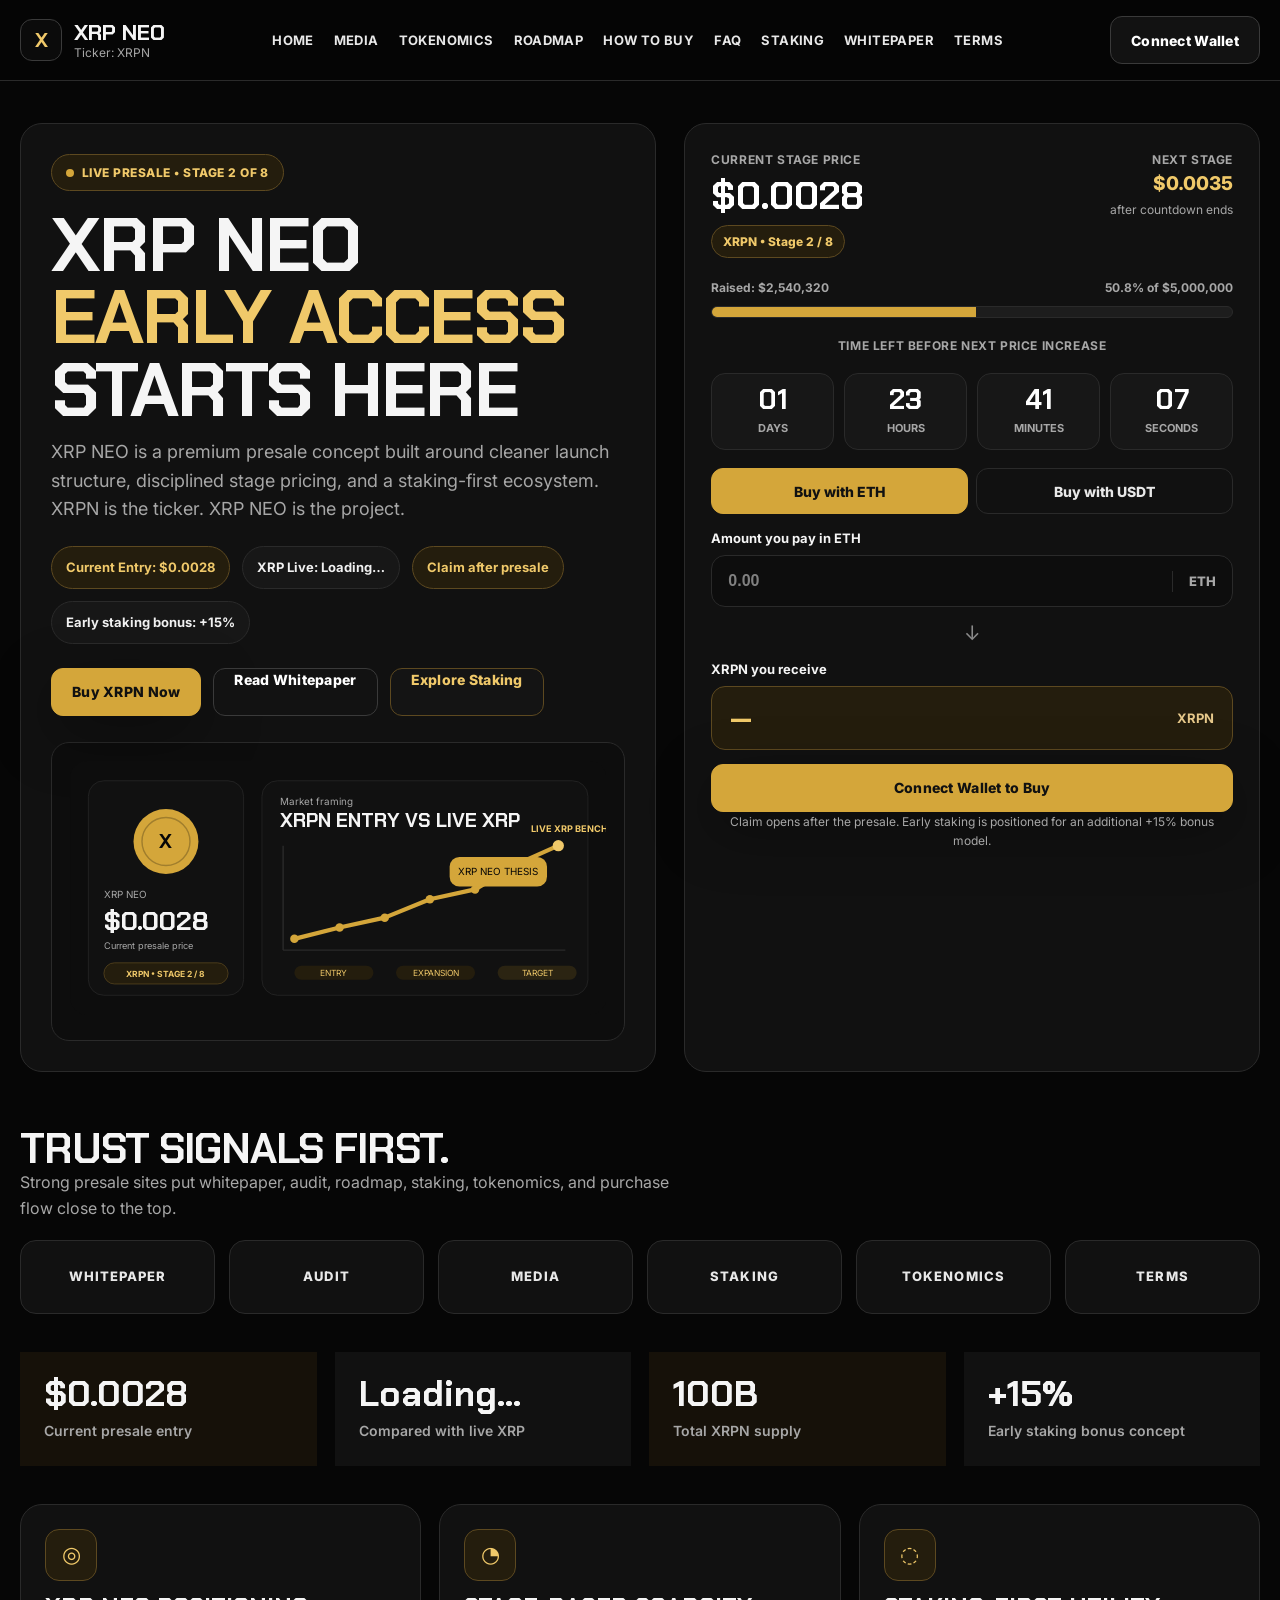
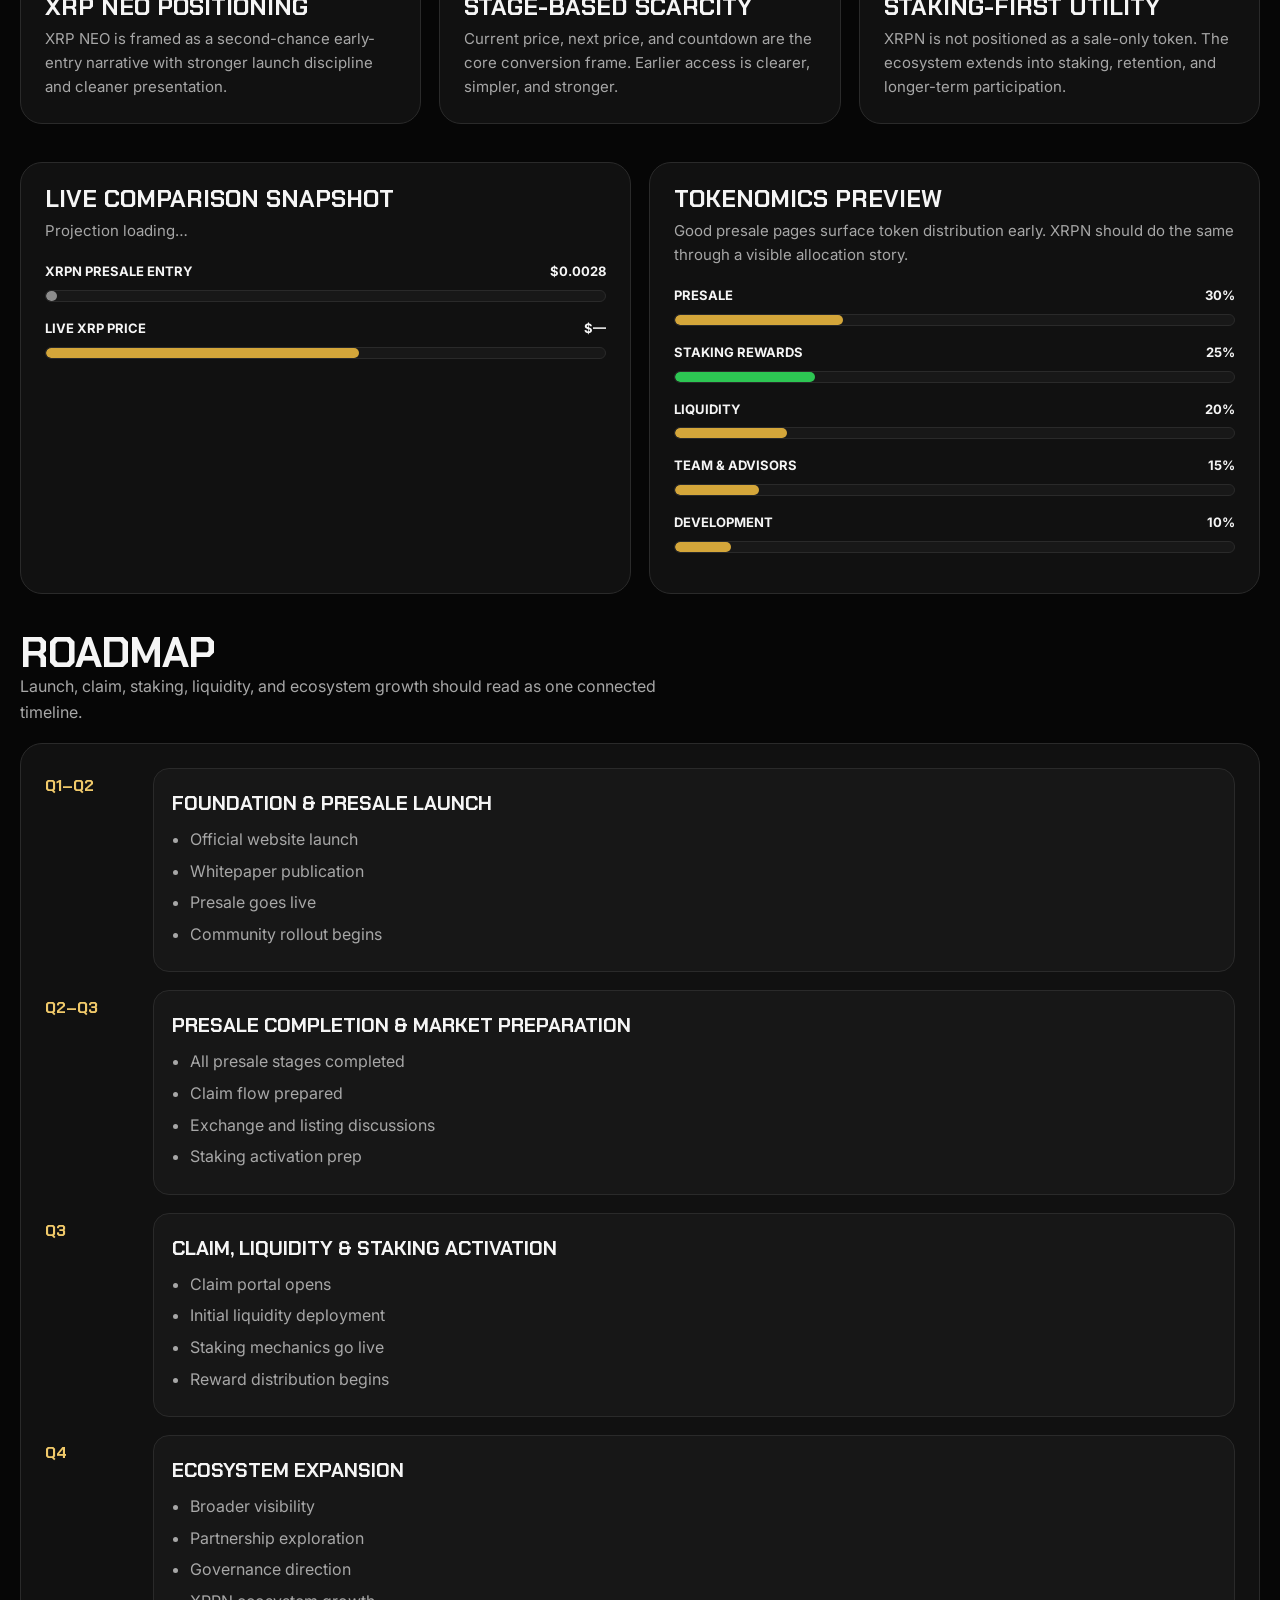
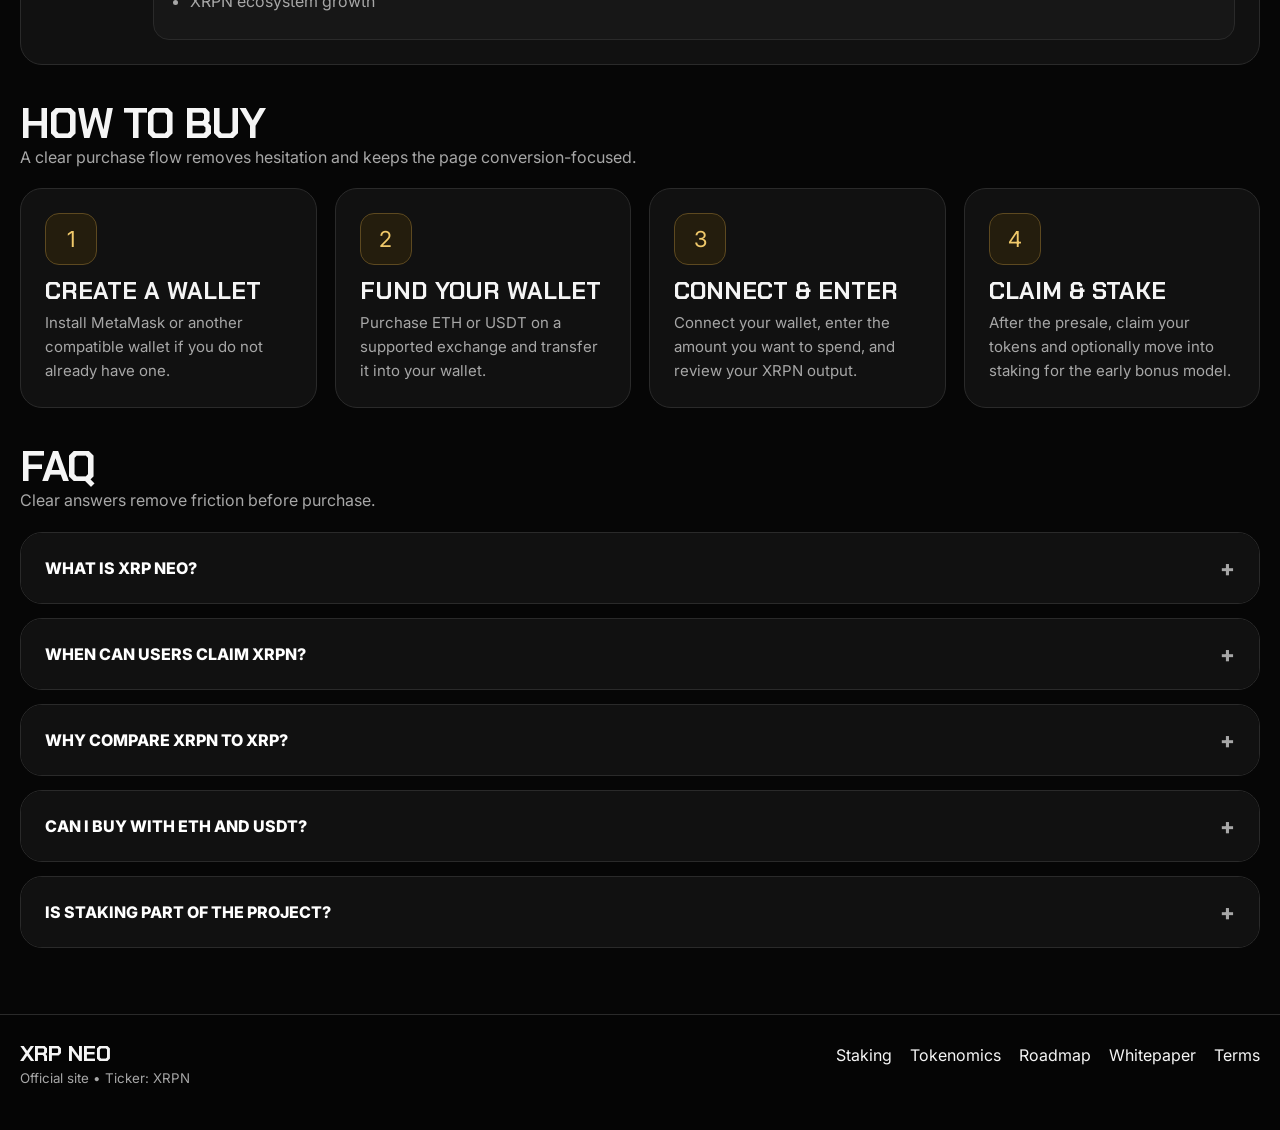
==== commit b5d088c0: "Update index.html" ====
--- a/index.html
+++ b/index.html
@@ -54,7 +54,7 @@
             </p>
 
             <div class="metric-row">
-              <div class="metric lime">Current Entry: $0.0028</div>
+              <div class="metric gold">Current Entry: $0.0028</div>
               <div class="metric" id="xrp-price">XRP Live: Loading…</div>
               <div class="metric gold">Claim after presale</div>
               <div class="metric">Early staking bonus: +15%</div>
@@ -63,7 +63,7 @@
             <div class="hero-actions">
               <button class="btn" onclick="document.getElementById('buy-card').scrollIntoView({behavior:'smooth'})">Buy XRPN Now</button>
               <a class="btn secondary" href="whitepaper.html">Read Whitepaper</a>
-              <a class="btn gold" href="staking.html">Explore Staking</a>
+              <a class="btn gold-outline" href="staking.html">Explore Staking</a>
             </div>
           </div>
 
@@ -73,7 +73,7 @@
 
               <g transform="translate(26,28)">
                 <rect x="0" y="0" width="220" height="304" rx="22" fill="#111111" stroke="#2a2a2a"/>
-                <circle cx="110" cy="86" r="46" fill="#b8ff1a"/>
+                <circle cx="110" cy="86" r="46" fill="#d4a63a"/>
                 <circle cx="110" cy="86" r="34" fill="none" stroke="#060606" stroke-width="2" opacity=".25"/>
                 <text x="110" y="95" text-anchor="middle" font-size="28" font-weight="700" fill="#060606" font-family="Chakra Petch">X</text>
 
@@ -81,8 +81,8 @@
                 <text x="22" y="212" font-size="38" font-weight="700" fill="#f5f5f5" font-family="Chakra Petch">$0.0028</text>
                 <text x="22" y="238" font-size="13" fill="#a7a7a7" font-family="Inter">Current presale price</text>
 
-                <rect x="22" y="258" width="176" height="30" rx="15" fill="#2a2108" stroke="#4a3911"/>
-                <text x="110" y="278" text-anchor="middle" font-size="12" font-weight="700" fill="#f4b400" font-family="Inter">XRPN • STAGE 2 / 8</text>
+                <rect x="22" y="258" width="176" height="30" rx="15" fill="#241d0d" stroke="#5d4920"/>
+                <text x="110" y="278" text-anchor="middle" font-size="12" font-weight="700" fill="#f0c96a" font-family="Inter">XRPN • STAGE 2 / 8</text>
               </g>
 
               <g transform="translate(272,28)">
@@ -94,27 +94,27 @@
                 <line x1="30" y1="240" x2="30" y2="92" stroke="#2a2a2a" stroke-width="2"/>
 
                 <polyline points="46,224 110,208 174,194 238,168 302,154 366,116 420,92"
-                          fill="none" stroke="#b8ff1a" stroke-width="6" stroke-linecap="round" stroke-linejoin="round"/>
-
-                <circle cx="46" cy="224" r="6" fill="#b8ff1a"/>
-                <circle cx="110" cy="208" r="6" fill="#b8ff1a"/>
-                <circle cx="174" cy="194" r="6" fill="#b8ff1a"/>
-                <circle cx="238" cy="168" r="6" fill="#b8ff1a"/>
-                <circle cx="302" cy="154" r="6" fill="#b8ff1a"/>
-                <circle cx="366" cy="116" r="6" fill="#b8ff1a"/>
-                <circle cx="420" cy="92" r="8" fill="#f4b400"/>
-
-                <text x="382" y="72" font-size="13" font-weight="700" fill="#f4b400" font-family="Inter">LIVE XRP BENCHMARK</text>
-
-                <rect x="46" y="262" width="112" height="20" rx="10" fill="#1b2407"/>
-                <rect x="190" y="262" width="112" height="20" rx="10" fill="#1b2407"/>
-                <rect x="334" y="262" width="112" height="20" rx="10" fill="#2a2108"/>
-
-                <text x="102" y="276" text-anchor="middle" font-size="12" fill="#b8ff1a" font-family="Inter">ENTRY</text>
-                <text x="246" y="276" text-anchor="middle" font-size="12" fill="#b8ff1a" font-family="Inter">EXPANSION</text>
-                <text x="390" y="276" text-anchor="middle" font-size="12" fill="#f4b400" font-family="Inter">TARGET</text>
-
-                <rect x="266" y="108" width="138" height="42" rx="14" fill="#b8ff1a"/>
+                          fill="none" stroke="#d4a63a" stroke-width="6" stroke-linecap="round" stroke-linejoin="round"/>
+
+                <circle cx="46" cy="224" r="6" fill="#d4a63a"/>
+                <circle cx="110" cy="208" r="6" fill="#d4a63a"/>
+                <circle cx="174" cy="194" r="6" fill="#d4a63a"/>
+                <circle cx="238" cy="168" r="6" fill="#d4a63a"/>
+                <circle cx="302" cy="154" r="6" fill="#d4a63a"/>
+                <circle cx="366" cy="116" r="6" fill="#d4a63a"/>
+                <circle cx="420" cy="92" r="8" fill="#f0c96a"/>
+
+                <text x="382" y="72" font-size="13" font-weight="700" fill="#f0c96a" font-family="Inter">LIVE XRP BENCHMARK</text>
+
+                <rect x="46" y="262" width="112" height="20" rx="10" fill="#241d0d"/>
+                <rect x="190" y="262" width="112" height="20" rx="10" fill="#241d0d"/>
+                <rect x="334" y="262" width="112" height="20" rx="10" fill="#2b2412"/>
+
+                <text x="102" y="276" text-anchor="middle" font-size="12" fill="#f0c96a" font-family="Inter">ENTRY</text>
+                <text x="246" y="276" text-anchor="middle" font-size="12" fill="#f0c96a" font-family="Inter">EXPANSION</text>
+                <text x="390" y="276" text-anchor="middle" font-size="12" fill="#f0c96a" font-family="Inter">TARGET</text>
+
+                <rect x="266" y="108" width="138" height="42" rx="14" fill="#d4a63a"/>
                 <text x="335" y="134" text-anchor="middle" font-size="14" fill="#060606" font-family="Inter">XRP NEO THESIS</text>
               </g>
             </svg>
@@ -136,7 +136,7 @@
 
             <div style="text-align:right">
               <div class="small-label">Next Stage</div>
-              <div style="font-size:19px;font-weight:800;color:#b8ff1a">$0.0035</div>
+              <div style="font-size:19px;font-weight:800;color:#f0c96a">$0.0035</div>
               <div style="font-size:12px;color:var(--muted)">after countdown ends</div>
             </div>
           </div>
@@ -189,7 +189,7 @@
           <div>
             <h2>TRUST SIGNALS FIRST.</h2>
             <p>
-              Strong presale sites put whitepaper, audit, roadmap, staking, tokenomics, and purchase flow close to the top. XRP NEO should do the same.
+              Strong presale sites put whitepaper, audit, roadmap, staking, tokenomics, and purchase flow close to the top.
             </p>
           </div>
         </div>
@@ -207,11 +207,11 @@
 
     <section class="section">
       <div class="container grid-4">
-        <div class="stat-card lime">
+        <div class="stat-card gold">
           <div class="stat-number">$0.0028</div>
           <div class="stat-label">Current presale entry</div>
         </div>
-        <div class="stat-card lime">
+        <div class="stat-card dark">
           <div class="stat-number" id="xrp-mult">Loading…</div>
           <div class="stat-label">Compared with live XRP</div>
         </div>
@@ -219,7 +219,7 @@
           <div class="stat-number">100B</div>
           <div class="stat-label">Total XRPN supply</div>
         </div>
-        <div class="stat-card gold">
+        <div class="stat-card dark">
           <div class="stat-number">+15%</div>
           <div class="stat-label">Early staking bonus concept</div>
         </div>
@@ -263,7 +263,7 @@
           <div class="chart">
             <div class="bar-row">
               <div class="bar-label"><span>XRPN PRESALE ENTRY</span><span>$0.0028</span></div>
-              <div class="bar-track"><div class="bar-fill gold" style="width:2%"></div></div>
+              <div class="bar-track"><div class="bar-fill soft" style="width:2%"></div></div>
             </div>
             <div class="bar-row">
               <div class="bar-label"><span>LIVE XRP PRICE</span><span id="live-xrp-bar">$—</span></div>
--- a/styles.css
+++ b/styles.css
@@ -12,11 +12,12 @@
   --text:#f5f5f5;
   --muted:#a7a7a7;
 
-  --lime:#b8ff1a;
-  --lime-soft:#1b2407;
-
-  --gold:#f4b400;
-  --gold-soft:#2a2108;
+  --gold:#d4a63a;
+  --gold-2:#f0c96a;
+  --gold-soft:#241d0d;
+  --gold-soft-2:#2b2412;
+
+  --green:#2dc653;
 
   --shadow:0 18px 60px rgba(0,0,0,.35);
   --radius:22px;
@@ -69,7 +70,7 @@
   border-radius:12px;
   border:1px solid var(--line-strong);
   background:#0b0b0b;
-  color:var(--lime);
+  color:var(--gold-2);
   display:grid;
   place-items:center;
   font-family:'Chakra Petch',sans-serif;
@@ -101,7 +102,7 @@
   letter-spacing:.03em;
   text-transform:uppercase;
 }
-.nav a:hover{color:var(--lime)}
+.nav a:hover{color:var(--gold-2)}
 .header-actions{
   display:flex;
   gap:10px;
@@ -113,9 +114,9 @@
   height:48px;
   padding:0 20px;
   border-radius:12px;
-  border:1px solid var(--lime);
-  background:var(--lime);
-  color:#0b0b0b;
+  border:1px solid var(--gold);
+  background:var(--gold);
+  color:#111;
   font-weight:800;
   font-size:14px;
   letter-spacing:.02em;
@@ -129,10 +130,10 @@
   border-color:var(--line-strong);
   box-shadow:none;
 }
-.btn.gold{
-  background:var(--gold);
-  color:#111;
-  border-color:var(--gold);
+.btn.gold-outline{
+  background:#141414;
+  color:var(--gold-2);
+  border-color:#5d4920;
   box-shadow:none;
 }
 .btn.wide{width:100%}
@@ -167,16 +168,16 @@
   gap:8px;
   padding:8px 14px;
   border-radius:999px;
-  border:1px solid #324912;
-  background:var(--lime-soft);
-  color:var(--lime);
+  border:1px solid #5d4920;
+  background:var(--gold-soft);
+  color:var(--gold-2);
   font-size:12px;
   font-weight:800;
   text-transform:uppercase;
   letter-spacing:.04em;
 }
 .eyebrow-dot{
-  width:8px;height:8px;border-radius:50%;background:var(--lime);
+  width:8px;height:8px;border-radius:50%;background:var(--gold);
 }
 .hero h1{
   margin:18px 0 12px;
@@ -187,7 +188,7 @@
   text-transform:uppercase;
 }
 .hero .accent{
-  color:var(--lime);
+  color:var(--gold-2);
 }
 .hero p.lead{
   margin:0;
@@ -210,14 +211,9 @@
   font-size:13px;
   font-weight:700;
 }
-.metric.lime{
-  color:var(--lime);
-  border-color:#324912;
-  background:var(--lime-soft);
-}
 .metric.gold{
-  color:var(--gold);
-  border-color:#4a3911;
+  color:var(--gold-2);
+  border-color:#5d4920;
   background:var(--gold-soft);
 }
 .hero-actions{
@@ -229,7 +225,7 @@
   margin-top:26px;
   padding:18px;
   border-radius:18px;
-  background:#0b0b0b;
+  background:#0d0d0d;
   border:1px solid var(--line);
 }
 
@@ -266,8 +262,8 @@
   padding:6px 11px;
   border-radius:999px;
   background:var(--gold-soft);
-  border:1px solid #4a3911;
-  color:var(--gold);
+  border:1px solid #5d4920;
+  color:var(--gold-2);
   font-size:12px;
   font-weight:800;
 }
@@ -293,7 +289,7 @@
 .progress-fill{
   width:50.8%;
   height:100%;
-  background:var(--lime);
+  background:var(--gold);
 }
 .countdown{
   display:grid;
@@ -341,9 +337,9 @@
   cursor:pointer;
 }
 .switcher button.active{
-  background:var(--lime);
-  color:#0b0b0b;
-  border-color:var(--lime);
+  background:var(--gold);
+  color:#111;
+  border-color:var(--gold);
 }
 .form-label{
   margin-bottom:6px;
@@ -389,8 +385,8 @@
   align-items:center;
   padding:16px 18px;
   border-radius:14px;
-  background:#10160a;
-  border:1px solid #324912;
+  background:var(--gold-soft);
+  border:1px solid #5d4920;
   margin-bottom:14px;
 }
 .receive-value{
@@ -398,12 +394,12 @@
   font-size:30px;
   font-weight:700;
   line-height:1;
-  color:var(--lime);
+  color:var(--gold-2);
 }
 .receive-token{
   font-size:13px;
   font-weight:700;
-  color:#b4d97a;
+  color:#e7c98b;
 }
 .tiny-note{
   text-align:center;
@@ -473,13 +469,12 @@
 .chart-card{
   padding:24px;
 }
-.stat-card.lime{
-  background:#0f1609;
-  border-color:#324912;
-}
 .stat-card.gold{
-  background:#171108;
-  border-color:#4a3911;
+  background:#161109;
+  border-color:#5d4920;
+}
+.stat-card.dark{
+  background:#111111;
 }
 .stat-number{
   margin-bottom:8px;
@@ -513,9 +508,9 @@
   width:52px;
   height:52px;
   border-radius:14px;
-  background:#131913;
-  border:1px solid #324912;
-  color:var(--lime);
+  background:var(--gold-soft);
+  border:1px solid #5d4920;
+  color:var(--gold-2);
   display:grid;
   place-items:center;
   font-size:22px;
@@ -567,10 +562,10 @@
 .bar-fill{
   height:100%;
   border-radius:999px;
-  background:var(--lime);
-}
-.bar-fill.gold{background:var(--gold)}
+  background:var(--gold);
+}
 .bar-fill.green{background:#2dc653}
+.bar-fill.soft{background:#8c8c8c}
 
 /* roadmap */
 .timeline{
@@ -588,7 +583,7 @@
   font-family:'Chakra Petch',sans-serif;
   font-size:16px;
   font-weight:700;
-  color:var(--lime);
+  color:var(--gold-2);
 }
 .timeline-box{
   padding:18px;
@@ -665,7 +660,6 @@
 }
 .footer small{color:var(--muted)}
 
-/* toast */
 .toast{
   position:fixed;
   right:20px;
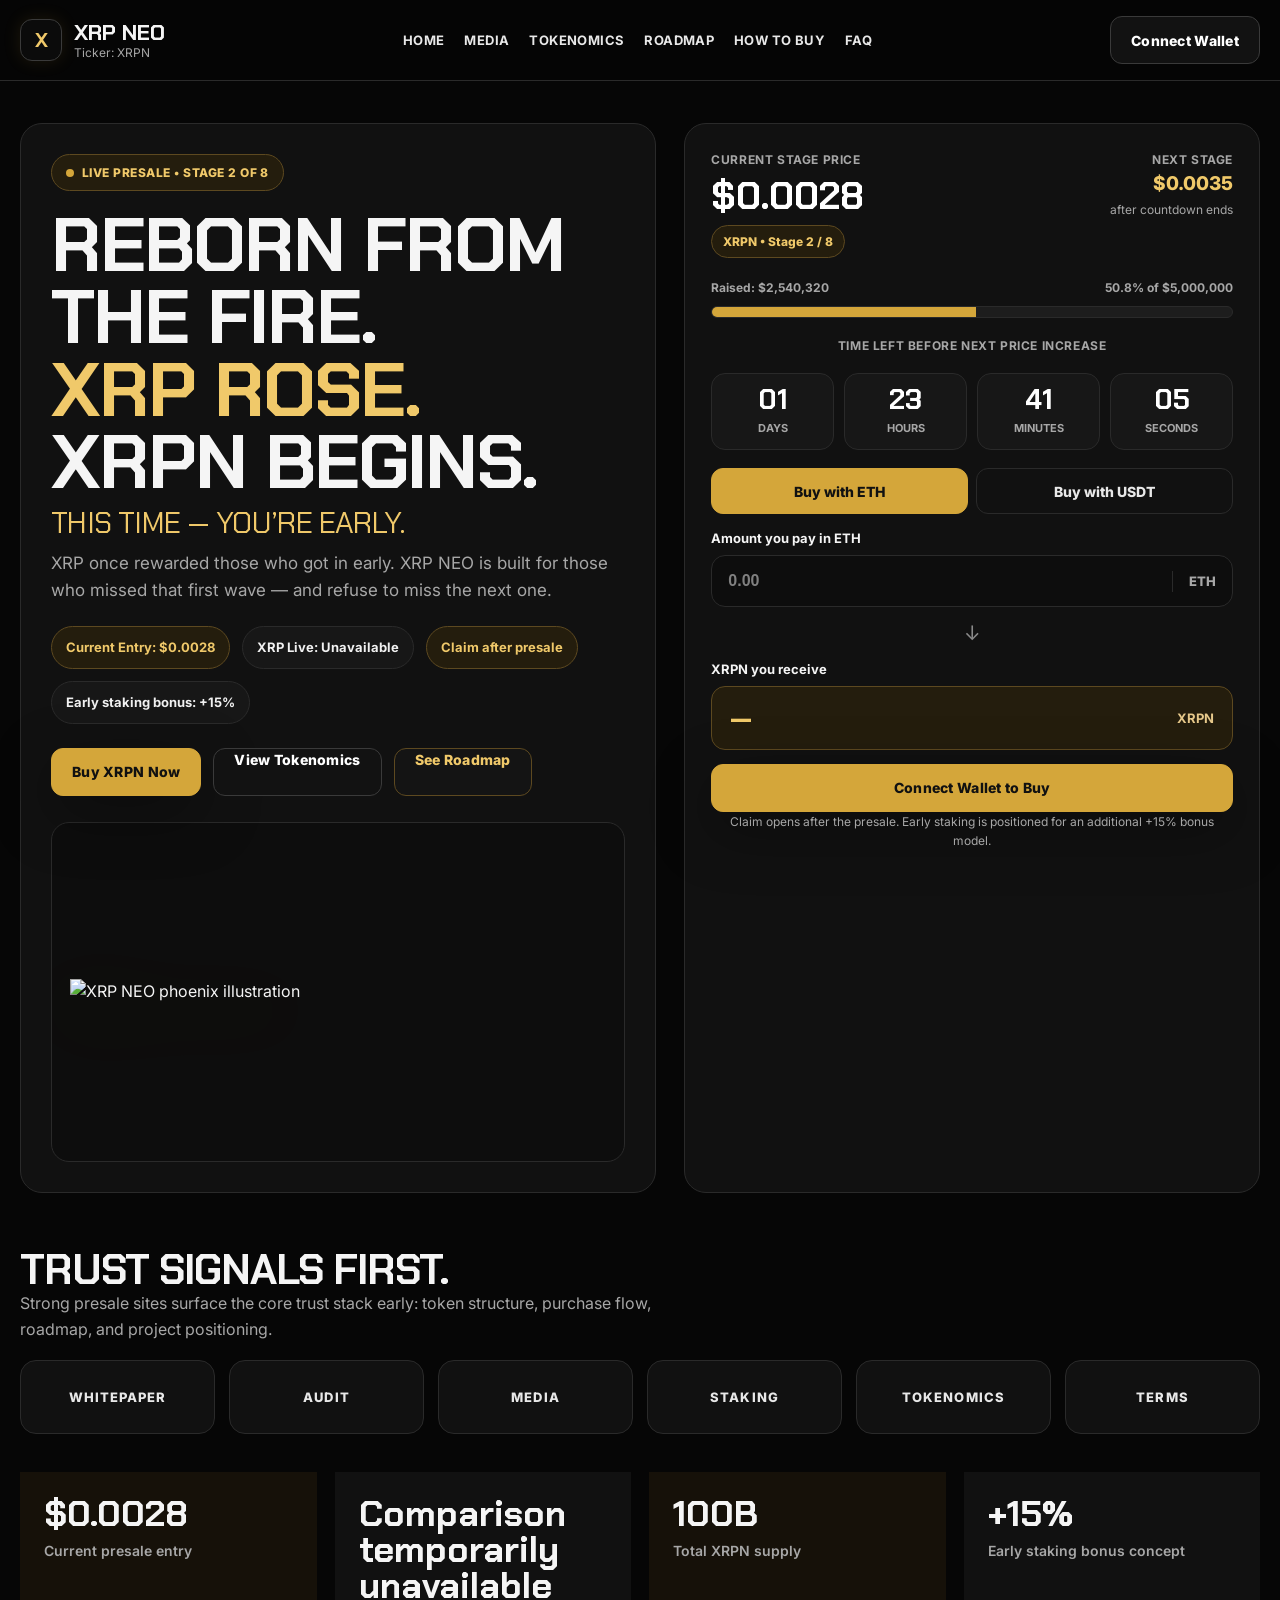
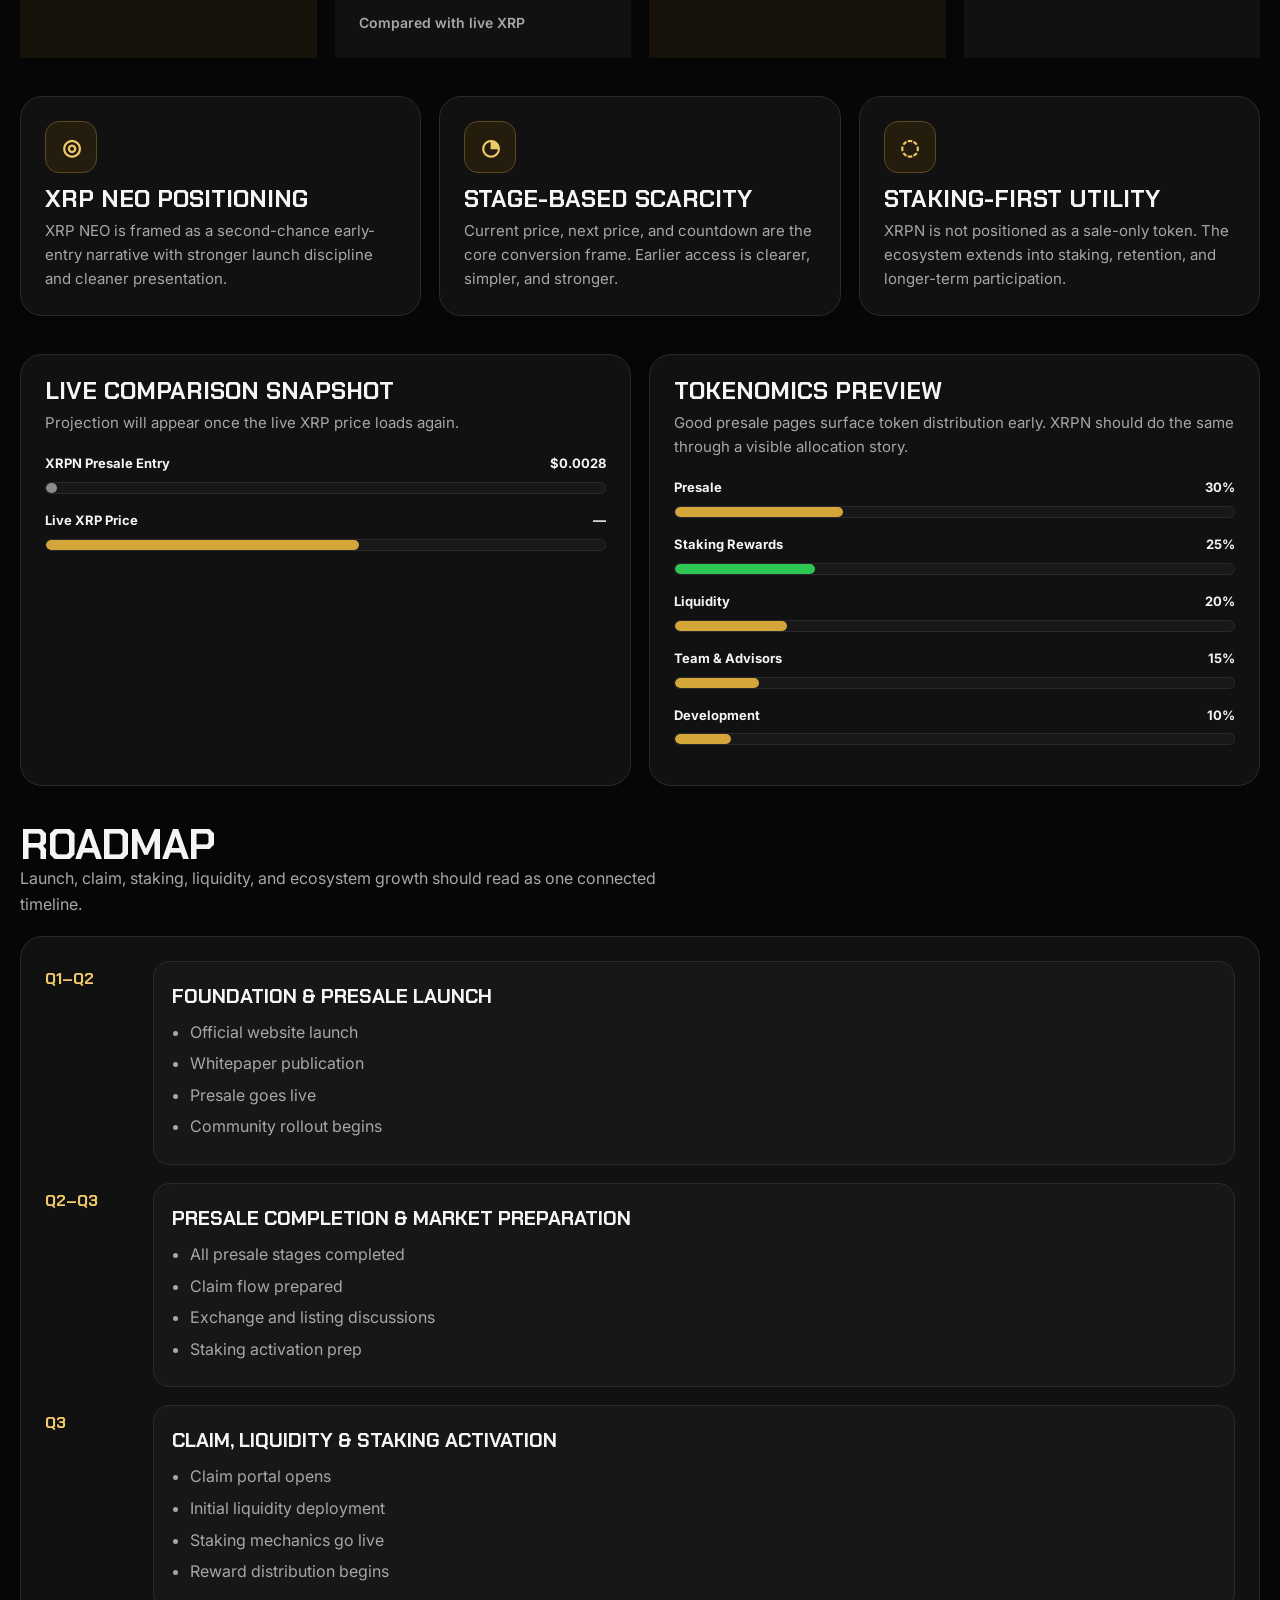
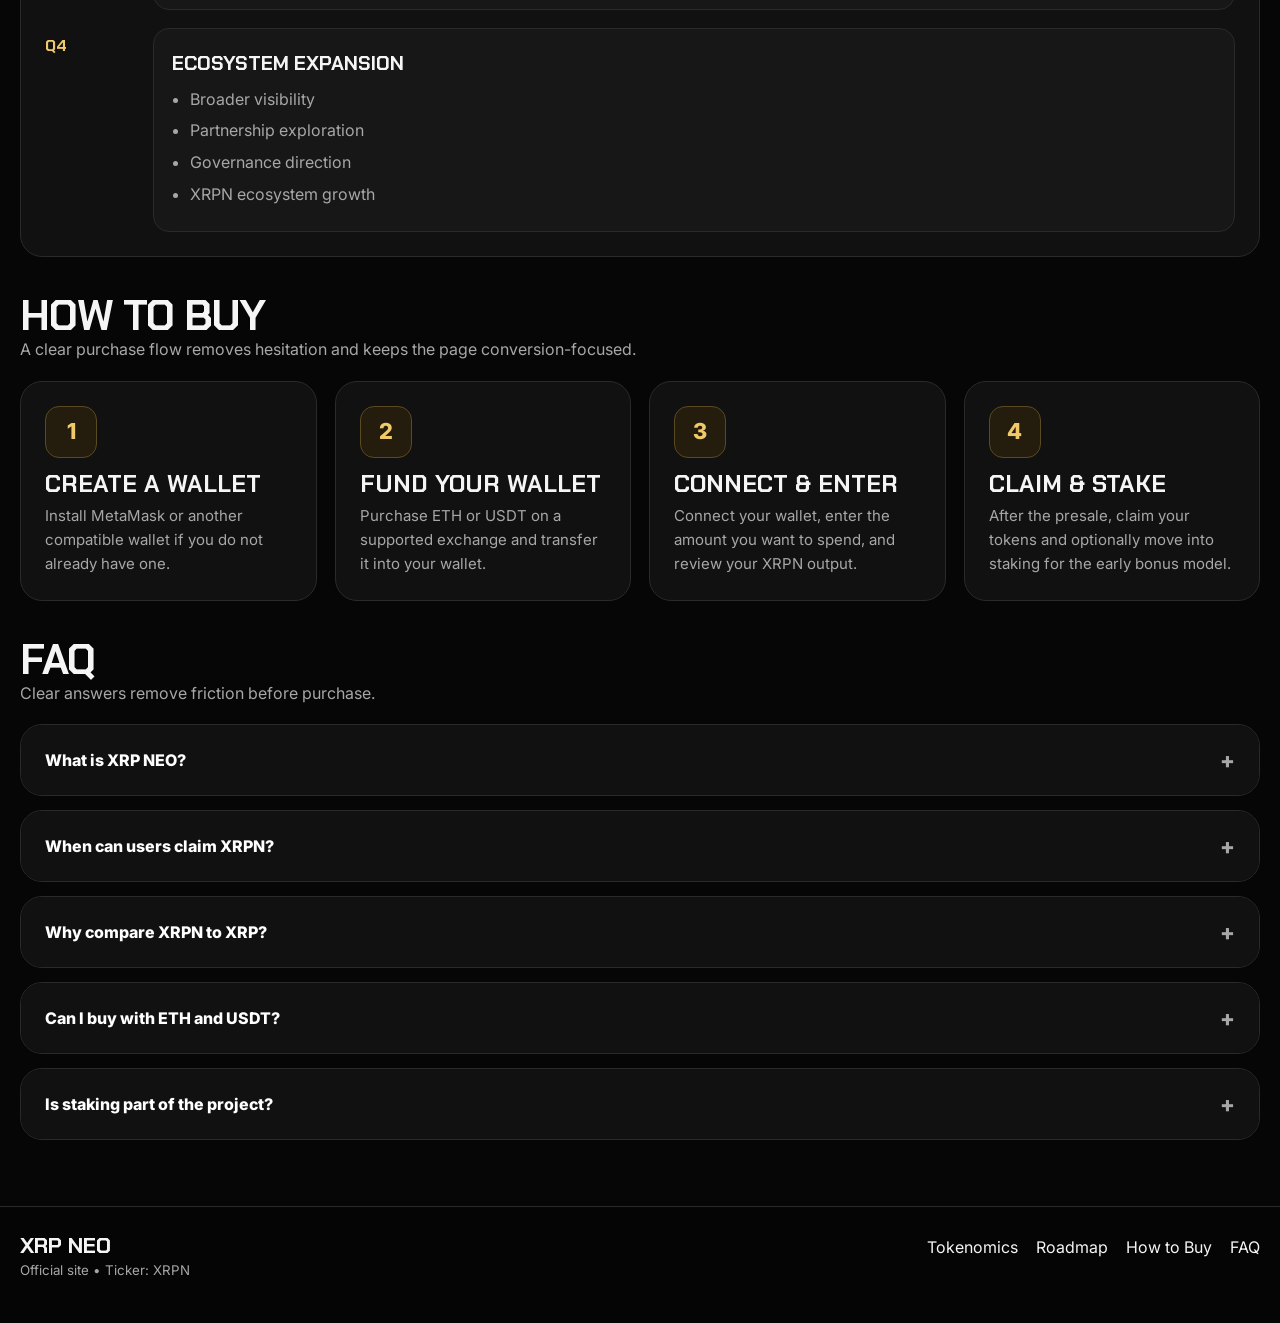
==== commit c67ad5ca: "Update index.html" ====
--- a/index.html
+++ b/index.html
@@ -1,10 +1,760 @@
 <!DOCTYPE html>
 <html lang="en">
 <head>
-  <meta charset="UTF-8">
-  <meta name="viewport" content="width=device-width, initial-scale=1.0">
+  <meta charset="UTF-8" />
+  <meta name="viewport" content="width=device-width, initial-scale=1.0" />
   <title>XRP NEO (XRPN) — Official Website</title>
-  <link rel="stylesheet" href="styles.css">
+
+  <link rel="preconnect" href="https://fonts.googleapis.com">
+  <link rel="preconnect" href="https://fonts.gstatic.com" crossorigin>
+  <link href="https://fonts.googleapis.com/css2?family=Inter:wght@400;500;600;700;800&family=Chakra+Petch:wght@500;600;700&display=swap" rel="stylesheet">
+
+  <style>
+    :root{
+      --bg:#060606;
+      --bg-2:#0d0d0d;
+      --panel:#111111;
+      --panel-2:#171717;
+      --panel-3:#1d1d1d;
+      --line:#2a2a2a;
+      --line-strong:#3a3a3a;
+
+      --text:#f5f5f5;
+      --muted:#a7a7a7;
+
+      --gold:#d4a63a;
+      --gold-2:#f0c96a;
+      --gold-soft:#241d0d;
+      --gold-soft-2:#2b2412;
+
+      --green:#2dc653;
+
+      --shadow:0 18px 60px rgba(0,0,0,.35);
+      --radius:22px;
+      --radius-sm:14px;
+      --max:1240px;
+    }
+
+    *{box-sizing:border-box}
+    html{scroll-behavior:smooth}
+    body{
+      margin:0;
+      background:var(--bg);
+      color:var(--text);
+      font-family:'Inter',sans-serif;
+      line-height:1.6;
+    }
+    a{text-decoration:none;color:inherit}
+    button{font-family:inherit}
+    img{max-width:100%;display:block}
+
+    .container{
+      width:min(var(--max), calc(100% - 40px));
+      margin:0 auto;
+    }
+
+    .site-header{
+      position:sticky;
+      top:0;
+      z-index:100;
+      background:rgba(6,6,6,.92);
+      backdrop-filter:blur(10px);
+      border-bottom:1px solid var(--line);
+    }
+    .header-inner{
+      min-height:80px;
+      display:flex;
+      align-items:center;
+      justify-content:space-between;
+      gap:18px;
+    }
+    .brand{
+      display:flex;
+      align-items:center;
+      gap:12px;
+    }
+    .brand-mark{
+      width:42px;
+      height:42px;
+      border-radius:12px;
+      border:1px solid var(--line-strong);
+      background:#0b0b0b;
+      color:var(--gold-2);
+      display:grid;
+      place-items:center;
+      font-family:'Chakra Petch',sans-serif;
+      font-weight:700;
+      font-size:20px;
+      box-shadow:0 0 18px rgba(212,166,58,.12);
+    }
+    .brand-text{
+      font-family:'Chakra Petch',sans-serif;
+      font-size:22px;
+      font-weight:700;
+      line-height:1;
+    }
+    .brand-sub{
+      margin-top:3px;
+      font-size:12px;
+      color:var(--muted);
+      line-height:1;
+    }
+
+    .nav{
+      display:flex;
+      flex-wrap:wrap;
+      gap:20px;
+      align-items:center;
+    }
+    .nav a{
+      font-size:13px;
+      font-weight:700;
+      color:#e8e8e8;
+      letter-spacing:.03em;
+      text-transform:uppercase;
+    }
+    .nav a:hover{color:var(--gold-2)}
+
+    .header-actions{
+      display:flex;
+      gap:10px;
+      align-items:center;
+    }
+
+    .btn{
+      height:48px;
+      padding:0 20px;
+      border-radius:12px;
+      border:1px solid var(--gold);
+      background:var(--gold);
+      color:#111;
+      font-weight:800;
+      font-size:14px;
+      letter-spacing:.02em;
+      cursor:pointer;
+      box-shadow:var(--shadow);
+    }
+    .btn:hover{opacity:.95}
+    .btn.secondary{
+      background:#121212;
+      color:#fff;
+      border-color:var(--line-strong);
+      box-shadow:none;
+    }
+    .btn.gold-outline{
+      background:#141414;
+      color:var(--gold-2);
+      border-color:#5d4920;
+      box-shadow:none;
+    }
+    .btn.wide{width:100%}
+
+    .hero{
+      padding:42px 0 28px;
+    }
+    .hero-grid{
+      display:grid;
+      grid-template-columns:1.05fr .95fr;
+      gap:28px;
+      align-items:stretch;
+    }
+    .hero-copy,
+    .buy-card,
+    .card,
+    .panel,
+    .chart-card,
+    .faq-item{
+      background:var(--panel);
+      border:1px solid var(--line);
+      border-radius:var(--radius);
+    }
+    .hero-copy{
+      padding:30px;
+    }
+
+    .eyebrow{
+      display:inline-flex;
+      align-items:center;
+      gap:8px;
+      padding:8px 14px;
+      border-radius:999px;
+      border:1px solid #5d4920;
+      background:var(--gold-soft);
+      color:var(--gold-2);
+      font-size:12px;
+      font-weight:800;
+      text-transform:uppercase;
+      letter-spacing:.04em;
+    }
+    .eyebrow-dot{
+      width:8px;height:8px;border-radius:50%;background:var(--gold);
+    }
+
+    .hero h1{
+      margin:18px 0 10px;
+      font-family:'Chakra Petch',sans-serif;
+      font-size:76px;
+      line-height:.95;
+      letter-spacing:-2px;
+      text-transform:uppercase;
+    }
+    .hero .accent{
+      color:var(--gold-2);
+      display:block;
+    }
+    .hero-last-line{
+      margin:0 0 12px;
+      font-family:'Chakra Petch',sans-serif;
+      font-size:30px;
+      line-height:1;
+      letter-spacing:-.6px;
+      color:var(--gold-2);
+      text-transform:uppercase;
+    }
+    .hero-subcopy{
+      margin:0;
+      max-width:680px;
+      color:var(--muted);
+      font-size:17px;
+    }
+
+    .metric-row{
+      display:flex;
+      flex-wrap:wrap;
+      gap:12px;
+      margin:22px 0 24px;
+    }
+    .metric{
+      padding:10px 14px;
+      border-radius:999px;
+      background:var(--panel-2);
+      border:1px solid var(--line);
+      color:#f1f1f1;
+      font-size:13px;
+      font-weight:700;
+    }
+    .metric.gold{
+      color:var(--gold-2);
+      border-color:#5d4920;
+      background:var(--gold-soft);
+    }
+
+    .hero-actions{
+      display:flex;
+      flex-wrap:wrap;
+      gap:12px;
+    }
+
+    .hero-visual{
+      margin-top:26px;
+      padding:18px;
+      border-radius:18px;
+      background:#0d0d0d;
+      border:1px solid var(--line);
+      display:flex;
+      align-items:center;
+      justify-content:center;
+      min-height:340px;
+      overflow:hidden;
+    }
+    .hero-visual img{
+      width:100%;
+      height:auto;
+      object-fit:contain;
+      filter:drop-shadow(0 18px 40px rgba(212,166,58,.12));
+    }
+
+    .buy-card{
+      padding:26px;
+      position:relative;
+    }
+    .buy-top{
+      display:flex;
+      justify-content:space-between;
+      gap:18px;
+      align-items:flex-start;
+      margin-bottom:20px;
+    }
+    .small-label{
+      font-size:12px;
+      color:var(--muted);
+      font-weight:700;
+      text-transform:uppercase;
+      letter-spacing:.05em;
+    }
+    .price-big{
+      margin-top:8px;
+      font-family:'Chakra Petch',sans-serif;
+      font-size:38px;
+      line-height:1;
+      font-weight:700;
+      color:#fff;
+    }
+    .stage-chip{
+      display:inline-block;
+      margin-top:10px;
+      padding:6px 11px;
+      border-radius:999px;
+      background:var(--gold-soft);
+      border:1px solid #5d4920;
+      color:var(--gold-2);
+      font-size:12px;
+      font-weight:800;
+    }
+
+    .wallet-box{
+      display:none;
+      margin-bottom:16px;
+      padding:12px 14px;
+      border-radius:14px;
+      background:#0d0d0d;
+      border:1px solid var(--line);
+    }
+    .wallet-box.show{display:block}
+    .wallet-addr{
+      margin-top:4px;
+      font-size:12px;
+      color:#d8d8d8;
+      word-break:break-all;
+    }
+
+    .progress-wrap{
+      margin:16px 0 18px;
+    }
+    .progress-meta{
+      display:flex;
+      justify-content:space-between;
+      gap:10px;
+      margin-bottom:8px;
+      font-size:12px;
+      font-weight:700;
+      color:var(--muted);
+    }
+    .progress{
+      height:12px;
+      background:#1d1d1d;
+      border:1px solid var(--line);
+      border-radius:999px;
+      overflow:hidden;
+    }
+    .progress-fill{
+      width:50.8%;
+      height:100%;
+      background:var(--gold);
+    }
+
+    .countdown{
+      display:grid;
+      grid-template-columns:repeat(4,1fr);
+      gap:10px;
+      margin:18px 0;
+    }
+    .cd-box{
+      padding:12px 8px;
+      text-align:center;
+      border-radius:14px;
+      background:var(--panel-2);
+      border:1px solid var(--line);
+    }
+    .cd-num{
+      display:block;
+      font-family:'Chakra Petch',sans-serif;
+      font-size:28px;
+      line-height:1;
+      font-weight:700;
+      color:#fff;
+    }
+    .cd-lbl{
+      display:block;
+      margin-top:6px;
+      font-size:11px;
+      color:var(--muted);
+      font-weight:700;
+      text-transform:uppercase;
+    }
+
+    .switcher{
+      display:grid;
+      grid-template-columns:1fr 1fr;
+      gap:8px;
+      margin-bottom:14px;
+    }
+    .switcher button{
+      height:46px;
+      border-radius:12px;
+      border:1px solid var(--line);
+      background:#111;
+      color:#e8e8e8;
+      font-size:14px;
+      font-weight:800;
+      cursor:pointer;
+    }
+    .switcher button.active{
+      background:var(--gold);
+      color:#111;
+      border-color:var(--gold);
+    }
+
+    .form-label{
+      margin-bottom:6px;
+      font-size:13px;
+      font-weight:700;
+    }
+    .input-wrap{
+      display:flex;
+      align-items:center;
+      border:1px solid var(--line);
+      border-radius:14px;
+      overflow:hidden;
+      background:#0d0d0d;
+      margin-bottom:10px;
+    }
+    .input-wrap input{
+      flex:1;
+      padding:16px;
+      border:none;
+      outline:none;
+      font-size:16px;
+      font-weight:700;
+      color:#fff;
+      background:transparent;
+    }
+    .input-wrap input::placeholder{color:#808080}
+    .input-tag{
+      padding:0 16px;
+      border-left:1px solid var(--line);
+      color:var(--muted);
+      font-size:13px;
+      font-weight:800;
+    }
+    .arrow-down{
+      text-align:center;
+      color:#8a8a8a;
+      margin:2px 0 10px;
+      font-size:20px;
+    }
+
+    .receive-box{
+      display:flex;
+      justify-content:space-between;
+      align-items:center;
+      padding:16px 18px;
+      border-radius:14px;
+      background:var(--gold-soft);
+      border:1px solid #5d4920;
+      margin-bottom:14px;
+    }
+    .receive-value{
+      font-family:'Chakra Petch',sans-serif;
+      font-size:30px;
+      font-weight:700;
+      line-height:1;
+      color:var(--gold-2);
+    }
+    .receive-token{
+      font-size:13px;
+      font-weight:700;
+      color:#e7c98b;
+    }
+
+    .tiny-note{
+      text-align:center;
+      font-size:12px;
+      color:var(--muted);
+    }
+
+    .section{
+      padding:28px 0 10px;
+    }
+    .section-head{
+      display:flex;
+      justify-content:space-between;
+      align-items:end;
+      gap:20px;
+      margin-bottom:18px;
+    }
+    .section-head h2{
+      margin:0;
+      font-family:'Chakra Petch',sans-serif;
+      font-size:42px;
+      line-height:1;
+      letter-spacing:-1px;
+      text-transform:uppercase;
+    }
+    .section-head p{
+      margin:0;
+      max-width:680px;
+      color:var(--muted);
+    }
+
+    .grid-4{
+      display:grid;
+      grid-template-columns:repeat(4,1fr);
+      gap:18px;
+    }
+    .grid-3{
+      display:grid;
+      grid-template-columns:repeat(3,1fr);
+      gap:18px;
+    }
+    .grid-2{
+      display:grid;
+      grid-template-columns:repeat(2,1fr);
+      gap:18px;
+    }
+
+    .stat-card,
+    .card,
+    .panel,
+    .chart-card{
+      padding:24px;
+    }
+    .stat-card.gold{
+      background:#161109;
+      border-color:#5d4920;
+    }
+    .stat-card.dark{
+      background:#111111;
+    }
+    .stat-number{
+      margin-bottom:8px;
+      font-family:'Chakra Petch',sans-serif;
+      font-size:36px;
+      line-height:1;
+      font-weight:700;
+    }
+    .stat-label{
+      color:var(--muted);
+      font-size:14px;
+      font-weight:600;
+    }
+
+    .card h3,
+    .chart-card h3,
+    .panel h3{
+      margin:0 0 8px;
+      font-family:'Chakra Petch',sans-serif;
+      font-size:24px;
+      line-height:1;
+      text-transform:uppercase;
+    }
+    .card p,
+    .chart-card p,
+    .panel p{
+      margin:0;
+      font-size:15px;
+      color:var(--muted);
+    }
+
+    .icon-circle{
+      width:52px;
+      height:52px;
+      border-radius:14px;
+      background:var(--gold-soft);
+      border:1px solid #5d4920;
+      color:var(--gold-2);
+      display:grid;
+      place-items:center;
+      font-size:22px;
+      margin-bottom:14px;
+      font-weight:800;
+    }
+
+    .logo-rail{
+      display:grid;
+      grid-template-columns:repeat(6,1fr);
+      gap:14px;
+    }
+    .logo-pill{
+      display:flex;
+      align-items:center;
+      justify-content:center;
+      min-height:74px;
+      border-radius:16px;
+      border:1px solid var(--line);
+      background:var(--panel);
+      color:#e8e8e8;
+      font-size:13px;
+      font-weight:800;
+      letter-spacing:.08em;
+    }
+
+    .chart{
+      margin-top:18px;
+    }
+    .bar-row{
+      margin-bottom:16px;
+    }
+    .bar-label{
+      display:flex;
+      justify-content:space-between;
+      gap:14px;
+      margin-bottom:8px;
+      font-size:13px;
+      font-weight:700;
+    }
+    .bar-track{
+      height:12px;
+      background:#181818;
+      border:1px solid var(--line);
+      border-radius:999px;
+      overflow:hidden;
+    }
+    .bar-fill{
+      height:100%;
+      border-radius:999px;
+      background:var(--gold);
+    }
+    .bar-fill.green{background:var(--green)}
+    .bar-fill.soft{background:#8c8c8c}
+
+    .timeline{
+      display:grid;
+      gap:18px;
+    }
+    .timeline-item{
+      display:grid;
+      grid-template-columns:90px 1fr;
+      gap:18px;
+      align-items:start;
+    }
+    .timeline-date{
+      padding-top:5px;
+      font-family:'Chakra Petch',sans-serif;
+      font-size:16px;
+      font-weight:700;
+      color:var(--gold-2);
+    }
+    .timeline-box{
+      padding:18px;
+      border-radius:16px;
+      background:var(--panel-2);
+      border:1px solid var(--line);
+    }
+    .timeline-box h4{
+      margin:0 0 8px;
+      font-family:'Chakra Petch',sans-serif;
+      font-size:20px;
+      text-transform:uppercase;
+    }
+    .timeline-box ul{
+      margin:0;
+      padding-left:18px;
+      color:var(--muted);
+    }
+    .timeline-box li{margin-bottom:6px}
+
+    .faq-list{
+      display:grid;
+      gap:14px;
+    }
+    .faq-item{overflow:hidden}
+    .faq-q{
+      width:100%;
+      padding:22px 24px;
+      border:none;
+      background:var(--panel);
+      text-align:left;
+      display:flex;
+      justify-content:space-between;
+      align-items:center;
+      font-size:16px;
+      font-weight:800;
+      color:#fff;
+      cursor:pointer;
+    }
+    .faq-icon{
+      font-size:22px;
+      color:var(--muted);
+    }
+    .faq-a{
+      max-height:0;
+      overflow:hidden;
+      padding:0 24px;
+      color:var(--muted);
+      transition:max-height .25s ease, padding .25s ease;
+    }
+    .faq-a.open{
+      max-height:240px;
+      padding:0 24px 20px;
+    }
+
+    .footer{
+      margin-top:56px;
+      border-top:1px solid var(--line);
+      background:#050505;
+    }
+    .footer-inner{
+      padding:28px 0 40px;
+      display:flex;
+      justify-content:space-between;
+      gap:20px;
+      flex-wrap:wrap;
+    }
+    .footer-links{
+      display:flex;
+      gap:18px;
+      flex-wrap:wrap;
+    }
+    .footer small{color:var(--muted)}
+
+    .toast{
+      position:fixed;
+      right:20px;
+      bottom:20px;
+      z-index:999;
+      max-width:360px;
+      padding:14px 18px;
+      border-radius:14px;
+      background:#111;
+      color:#fff;
+      font-size:14px;
+      font-weight:700;
+      line-height:1.45;
+      border:1px solid var(--line-strong);
+      box-shadow:var(--shadow);
+      opacity:0;
+      pointer-events:none;
+      transform:translateY(10px);
+      transition:opacity .25s ease, transform .25s ease;
+    }
+    .toast.show{
+      opacity:1;
+      transform:translateY(0);
+    }
+
+    @media (max-width: 980px){
+      .header-inner{
+        min-height:auto;
+        padding:14px 0;
+        flex-direction:column;
+        align-items:flex-start;
+      }
+      .hero-grid,
+      .grid-4,
+      .grid-3,
+      .grid-2,
+      .logo-rail{
+        grid-template-columns:1fr;
+      }
+      .hero h1{
+        font-size:48px;
+        letter-spacing:-1.5px;
+      }
+      .hero-last-line{
+        font-size:22px;
+      }
+      .hero-subcopy{
+        font-size:15px;
+      }
+      .section-head h2{
+        font-size:34px;
+      }
+      .countdown{
+        grid-template-columns:repeat(2,1fr);
+      }
+    }
+  </style>
 </head>
 <body>
   <header class="site-header">
@@ -18,15 +768,12 @@
       </a>
 
       <nav class="nav">
-        <a href="index.html">Home</a>
+        <a href="#home">Home</a>
         <a href="#media">Media</a>
         <a href="#tokenomics">Tokenomics</a>
         <a href="#roadmap">Roadmap</a>
         <a href="#how-to-buy">How to Buy</a>
         <a href="#faq">FAQ</a>
-        <a href="staking.html">Staking</a>
-        <a href="whitepaper.html">Whitepaper</a>
-        <a href="terms.html">Terms</a>
       </nav>
 
       <div class="header-actions">
@@ -35,7 +782,7 @@
     </div>
   </header>
 
-  <main>
+  <main id="home">
     <section class="hero">
       <div class="container hero-grid">
         <div class="hero-copy">
@@ -43,14 +790,15 @@
             <div class="eyebrow"><span class="eyebrow-dot"></span>Live Presale • Stage 2 of 8</div>
 
             <h1>
-              XRP NEO<br>
-              <span class="accent">EARLY ACCESS</span><br>
-              STARTS HERE
+              REBORN FROM THE FIRE.
+              <span class="accent">XRP ROSE.</span>
+              XRPN BEGINS.
             </h1>
 
-            <p class="lead">
-              XRP NEO is a premium presale concept built around cleaner launch structure, disciplined stage pricing,
-              and a staking-first ecosystem. XRPN is the ticker. XRP NEO is the project.
+            <p class="lead hero-last-line">THIS TIME — YOU’RE EARLY.</p>
+
+            <p class="hero-subcopy">
+              XRP once rewarded those who got in early. XRP NEO is built for those who missed that first wave — and refuse to miss the next one.
             </p>
 
             <div class="metric-row">
@@ -62,62 +810,13 @@
 
             <div class="hero-actions">
               <button class="btn" onclick="document.getElementById('buy-card').scrollIntoView({behavior:'smooth'})">Buy XRPN Now</button>
-              <a class="btn secondary" href="whitepaper.html">Read Whitepaper</a>
-              <a class="btn gold-outline" href="staking.html">Explore Staking</a>
+              <a class="btn secondary" href="#tokenomics">View Tokenomics</a>
+              <a class="btn gold-outline" href="#roadmap">See Roadmap</a>
             </div>
           </div>
 
           <div class="hero-visual">
-            <svg viewBox="0 0 760 360" aria-hidden="true">
-              <rect x="0" y="0" width="760" height="360" rx="24" fill="#0d0d0d"/>
-
-              <g transform="translate(26,28)">
-                <rect x="0" y="0" width="220" height="304" rx="22" fill="#111111" stroke="#2a2a2a"/>
-                <circle cx="110" cy="86" r="46" fill="#d4a63a"/>
-                <circle cx="110" cy="86" r="34" fill="none" stroke="#060606" stroke-width="2" opacity=".25"/>
-                <text x="110" y="95" text-anchor="middle" font-size="28" font-weight="700" fill="#060606" font-family="Chakra Petch">X</text>
-
-                <text x="22" y="166" font-size="14" fill="#a7a7a7" font-family="Inter">XRP NEO</text>
-                <text x="22" y="212" font-size="38" font-weight="700" fill="#f5f5f5" font-family="Chakra Petch">$0.0028</text>
-                <text x="22" y="238" font-size="13" fill="#a7a7a7" font-family="Inter">Current presale price</text>
-
-                <rect x="22" y="258" width="176" height="30" rx="15" fill="#241d0d" stroke="#5d4920"/>
-                <text x="110" y="278" text-anchor="middle" font-size="12" font-weight="700" fill="#f0c96a" font-family="Inter">XRPN • STAGE 2 / 8</text>
-              </g>
-
-              <g transform="translate(272,28)">
-                <rect x="0" y="0" width="462" height="304" rx="22" fill="#111111" stroke="#2a2a2a"/>
-                <text x="26" y="34" font-size="14" fill="#a7a7a7" font-family="Inter">Market framing</text>
-                <text x="26" y="65" font-size="28" font-weight="700" fill="#f5f5f5" font-family="Chakra Petch">XRPN ENTRY VS LIVE XRP</text>
-
-                <line x1="30" y1="240" x2="430" y2="240" stroke="#2a2a2a" stroke-width="2"/>
-                <line x1="30" y1="240" x2="30" y2="92" stroke="#2a2a2a" stroke-width="2"/>
-
-                <polyline points="46,224 110,208 174,194 238,168 302,154 366,116 420,92"
-                          fill="none" stroke="#d4a63a" stroke-width="6" stroke-linecap="round" stroke-linejoin="round"/>
-
-                <circle cx="46" cy="224" r="6" fill="#d4a63a"/>
-                <circle cx="110" cy="208" r="6" fill="#d4a63a"/>
-                <circle cx="174" cy="194" r="6" fill="#d4a63a"/>
-                <circle cx="238" cy="168" r="6" fill="#d4a63a"/>
-                <circle cx="302" cy="154" r="6" fill="#d4a63a"/>
-                <circle cx="366" cy="116" r="6" fill="#d4a63a"/>
-                <circle cx="420" cy="92" r="8" fill="#f0c96a"/>
-
-                <text x="382" y="72" font-size="13" font-weight="700" fill="#f0c96a" font-family="Inter">LIVE XRP BENCHMARK</text>
-
-                <rect x="46" y="262" width="112" height="20" rx="10" fill="#241d0d"/>
-                <rect x="190" y="262" width="112" height="20" rx="10" fill="#241d0d"/>
-                <rect x="334" y="262" width="112" height="20" rx="10" fill="#2b2412"/>
-
-                <text x="102" y="276" text-anchor="middle" font-size="12" fill="#f0c96a" font-family="Inter">ENTRY</text>
-                <text x="246" y="276" text-anchor="middle" font-size="12" fill="#f0c96a" font-family="Inter">EXPANSION</text>
-                <text x="390" y="276" text-anchor="middle" font-size="12" fill="#f0c96a" font-family="Inter">TARGET</text>
-
-                <rect x="266" y="108" width="138" height="42" rx="14" fill="#d4a63a"/>
-                <text x="335" y="134" text-anchor="middle" font-size="14" fill="#060606" font-family="Inter">XRP NEO THESIS</text>
-              </g>
-            </svg>
+            <img src="phoenix-hero.png" alt="XRP NEO phoenix illustration">
           </div>
         </div>
 
@@ -187,9 +886,9 @@
       <div class="container">
         <div class="section-head">
           <div>
-            <h2>TRUST SIGNALS FIRST.</h2>
+            <h2>Trust Signals First.</h2>
             <p>
-              Strong presale sites put whitepaper, audit, roadmap, staking, tokenomics, and purchase flow close to the top.
+              Strong presale sites surface the core trust stack early: token structure, purchase flow, roadmap, and project positioning.
             </p>
           </div>
         </div>
@@ -230,7 +929,7 @@
       <div class="container grid-3">
         <div class="card">
           <div class="icon-circle">◎</div>
-          <h3>XRP NEO POSITIONING</h3>
+          <h3>XRP NEO Positioning</h3>
           <p>
             XRP NEO is framed as a second-chance early-entry narrative with stronger launch discipline and cleaner presentation.
           </p>
@@ -238,7 +937,7 @@
 
         <div class="card">
           <div class="icon-circle">◔</div>
-          <h3>STAGE-BASED SCARCITY</h3>
+          <h3>Stage-Based Scarcity</h3>
           <p>
             Current price, next price, and countdown are the core conversion frame. Earlier access is clearer, simpler, and stronger.
           </p>
@@ -246,7 +945,7 @@
 
         <div class="card">
           <div class="icon-circle">◌</div>
-          <h3>STAKING-FIRST UTILITY</h3>
+          <h3>Staking-First Utility</h3>
           <p>
             XRPN is not positioned as a sale-only token. The ecosystem extends into staking, retention, and longer-term participation.
           </p>
@@ -257,33 +956,33 @@
     <section class="section">
       <div class="container grid-2">
         <div class="chart-card">
-          <h3>LIVE COMPARISON SNAPSHOT</h3>
+          <h3>Live Comparison Snapshot</h3>
           <p id="profit-box">Projection loading…</p>
 
           <div class="chart">
             <div class="bar-row">
-              <div class="bar-label"><span>XRPN PRESALE ENTRY</span><span>$0.0028</span></div>
+              <div class="bar-label"><span>XRPN Presale Entry</span><span>$0.0028</span></div>
               <div class="bar-track"><div class="bar-fill soft" style="width:2%"></div></div>
             </div>
             <div class="bar-row">
-              <div class="bar-label"><span>LIVE XRP PRICE</span><span id="live-xrp-bar">$—</span></div>
+              <div class="bar-label"><span>Live XRP Price</span><span id="live-xrp-bar">$—</span></div>
               <div class="bar-track"><div class="bar-fill" id="live-xrp-fill" style="width:56%"></div></div>
             </div>
           </div>
         </div>
 
         <div class="chart-card">
-          <h3>TOKENOMICS PREVIEW</h3>
+          <h3>Tokenomics Preview</h3>
           <p>
             Good presale pages surface token distribution early. XRPN should do the same through a visible allocation story.
           </p>
 
           <div class="chart">
-            <div class="bar-row"><div class="bar-label"><span>PRESALE</span><span>30%</span></div><div class="bar-track"><div class="bar-fill" style="width:30%"></div></div></div>
-            <div class="bar-row"><div class="bar-label"><span>STAKING REWARDS</span><span>25%</span></div><div class="bar-track"><div class="bar-fill green" style="width:25%"></div></div></div>
-            <div class="bar-row"><div class="bar-label"><span>LIQUIDITY</span><span>20%</span></div><div class="bar-track"><div class="bar-fill" style="width:20%"></div></div></div>
-            <div class="bar-row"><div class="bar-label"><span>TEAM & ADVISORS</span><span>15%</span></div><div class="bar-track"><div class="bar-fill gold" style="width:15%"></div></div></div>
-            <div class="bar-row"><div class="bar-label"><span>DEVELOPMENT</span><span>10%</span></div><div class="bar-track"><div class="bar-fill gold" style="width:10%"></div></div></div>
+            <div class="bar-row"><div class="bar-label"><span>Presale</span><span>30%</span></div><div class="bar-track"><div class="bar-fill" style="width:30%"></div></div></div>
+            <div class="bar-row"><div class="bar-label"><span>Staking Rewards</span><span>25%</span></div><div class="bar-track"><div class="bar-fill green" style="width:25%"></div></div></div>
+            <div class="bar-row"><div class="bar-label"><span>Liquidity</span><span>20%</span></div><div class="bar-track"><div class="bar-fill" style="width:20%"></div></div></div>
+            <div class="bar-row"><div class="bar-label"><span>Team & Advisors</span><span>15%</span></div><div class="bar-track"><div class="bar-fill" style="width:15%"></div></div></div>
+            <div class="bar-row"><div class="bar-label"><span>Development</span><span>10%</span></div><div class="bar-track"><div class="bar-fill" style="width:10%"></div></div></div>
           </div>
         </div>
       </div>
@@ -293,7 +992,7 @@
       <div class="container">
         <div class="section-head">
           <div>
-            <h2>ROADMAP</h2>
+            <h2>Roadmap</h2>
             <p>
               Launch, claim, staking, liquidity, and ecosystem growth should read as one connected timeline.
             </p>
@@ -305,7 +1004,7 @@
             <div class="timeline-item">
               <div class="timeline-date">Q1–Q2</div>
               <div class="timeline-box">
-                <h4>FOUNDATION & PRESALE LAUNCH</h4>
+                <h4>Foundation & Presale Launch</h4>
                 <ul>
                   <li>Official website launch</li>
                   <li>Whitepaper publication</li>
@@ -318,7 +1017,7 @@
             <div class="timeline-item">
               <div class="timeline-date">Q2–Q3</div>
               <div class="timeline-box">
-                <h4>PRESALE COMPLETION & MARKET PREPARATION</h4>
+                <h4>Presale Completion & Market Preparation</h4>
                 <ul>
                   <li>All presale stages completed</li>
                   <li>Claim flow prepared</li>
@@ -331,7 +1030,7 @@
             <div class="timeline-item">
               <div class="timeline-date">Q3</div>
               <div class="timeline-box">
-                <h4>CLAIM, LIQUIDITY & STAKING ACTIVATION</h4>
+                <h4>Claim, Liquidity & Staking Activation</h4>
                 <ul>
                   <li>Claim portal opens</li>
                   <li>Initial liquidity deployment</li>
@@ -344,7 +1043,7 @@
             <div class="timeline-item">
               <div class="timeline-date">Q4</div>
               <div class="timeline-box">
-                <h4>ECOSYSTEM EXPANSION</h4>
+                <h4>Ecosystem Expansion</h4>
                 <ul>
                   <li>Broader visibility</li>
                   <li>Partnership exploration</li>
@@ -362,7 +1061,7 @@
       <div class="container">
         <div class="section-head">
           <div>
-            <h2>HOW TO BUY</h2>
+            <h2>How to Buy</h2>
             <p>
               A clear purchase flow removes hesitation and keeps the page conversion-focused.
             </p>
@@ -372,22 +1071,22 @@
         <div class="grid-4">
           <div class="card">
             <div class="icon-circle">1</div>
-            <h3>CREATE A WALLET</h3>
+            <h3>Create a Wallet</h3>
             <p>Install MetaMask or another compatible wallet if you do not already have one.</p>
           </div>
           <div class="card">
             <div class="icon-circle">2</div>
-            <h3>FUND YOUR WALLET</h3>
+            <h3>Fund Your Wallet</h3>
             <p>Purchase ETH or USDT on a supported exchange and transfer it into your wallet.</p>
           </div>
           <div class="card">
             <div class="icon-circle">3</div>
-            <h3>CONNECT & ENTER</h3>
+            <h3>Connect & Enter</h3>
             <p>Connect your wallet, enter the amount you want to spend, and review your XRPN output.</p>
           </div>
           <div class="card">
             <div class="icon-circle">4</div>
-            <h3>CLAIM & STAKE</h3>
+            <h3>Claim & Stake</h3>
             <p>After the presale, claim your tokens and optionally move into staking for the early bonus model.</p>
           </div>
         </div>
@@ -407,27 +1106,27 @@
 
         <div class="faq-list">
           <div class="faq-item">
-            <button class="faq-q"><span>WHAT IS XRP NEO?</span><span class="faq-icon">+</span></button>
+            <button class="faq-q"><span>What is XRP NEO?</span><span class="faq-icon">+</span></button>
             <div class="faq-a">XRP NEO is the full project name. XRPN is the ticker used in the presale and token materials.</div>
           </div>
 
           <div class="faq-item">
-            <button class="faq-q"><span>WHEN CAN USERS CLAIM XRPN?</span><span class="faq-icon">+</span></button>
+            <button class="faq-q"><span>When can users claim XRPN?</span><span class="faq-icon">+</span></button>
             <div class="faq-a">Claim is positioned to open after the presale ends and the claim phase is activated.</div>
           </div>
 
           <div class="faq-item">
-            <button class="faq-q"><span>WHY COMPARE XRPN TO XRP?</span><span class="faq-icon">+</span></button>
+            <button class="faq-q"><span>Why compare XRPN to XRP?</span><span class="faq-icon">+</span></button>
             <div class="faq-a">Because XRP is the live benchmark the XRP NEO narrative is built around. The homepage updates that benchmark dynamically.</div>
           </div>
 
           <div class="faq-item">
-            <button class="faq-q"><span>CAN I BUY WITH ETH AND USDT?</span><span class="faq-icon">+</span></button>
+            <button class="faq-q"><span>Can I buy with ETH and USDT?</span><span class="faq-icon">+</span></button>
             <div class="faq-a">The interface is designed around both ETH and USDT purchase flows.</div>
           </div>
 
           <div class="faq-item">
-            <button class="faq-q"><span>IS STAKING PART OF THE PROJECT?</span><span class="faq-icon">+</span></button>
+            <button class="faq-q"><span>Is staking part of the project?</span><span class="faq-icon">+</span></button>
             <div class="faq-a">Yes. XRP NEO is positioned with a staking-first ecosystem model, including an early bonus concept.</div>
           </div>
         </div>
@@ -443,17 +1142,214 @@
       </div>
 
       <div class="footer-links">
-        <a href="staking.html">Staking</a>
-        <a href="tokenomics.html">Tokenomics</a>
-        <a href="roadmap.html">Roadmap</a>
-        <a href="whitepaper.html">Whitepaper</a>
-        <a href="terms.html">Terms</a>
+        <a href="#tokenomics">Tokenomics</a>
+        <a href="#roadmap">Roadmap</a>
+        <a href="#how-to-buy">How to Buy</a>
+        <a href="#faq">FAQ</a>
       </div>
     </div>
   </footer>
 
   <div class="toast" id="toast"></div>
 
-  <script src="app.js"></script>
+  <script>
+    const XRPN_PRICE = 0.0028;
+    const ETH_PRICE = 3150;
+    let activeToken = "ETH";
+    let walletConnected = false;
+
+    function formatMoney(value, digits = 2) {
+      return "$" + Number(value).toLocaleString(undefined, {
+        minimumFractionDigits: digits,
+        maximumFractionDigits: digits
+      });
+    }
+
+    function showToast(message) {
+      const toast = document.getElementById("toast");
+      if (!toast) return;
+      toast.textContent = message;
+      toast.classList.add("show");
+      clearTimeout(window.__toastTimer);
+      window.__toastTimer = setTimeout(() => {
+        toast.classList.remove("show");
+      }, 3200);
+    }
+
+    async function updateXRPPrice() {
+      const priceEl = document.getElementById("xrp-price");
+      const multEl = document.getElementById("xrp-mult");
+      const profitEl = document.getElementById("profit-box");
+      const liveBarText = document.getElementById("live-xrp-bar");
+      const liveBarFill = document.getElementById("live-xrp-fill");
+
+      if (!priceEl || !multEl) return;
+
+      try {
+        const res = await fetch("https://api.coingecko.com/api/v3/simple/price?ids=ripple&vs_currencies=usd");
+        const data = await res.json();
+        const price = data?.ripple?.usd;
+        if (!price) throw new Error("No price");
+
+        priceEl.textContent = "XRP Live: " + formatMoney(price, 2);
+
+        const mult = price / XRPN_PRICE;
+        const rounded = Math.round(mult);
+        multEl.textContent = rounded + "x vs live XRP";
+
+        if (profitEl) {
+          const projected = 100 * mult;
+          profitEl.innerHTML =
+            "$100 today could represent <strong>" +
+            formatMoney(projected, 0) +
+            "</strong> if XRPN reaches XRP’s current price.";
+        }
+
+        if (liveBarText) liveBarText.textContent = formatMoney(price, 2);
+        if (liveBarFill) {
+          const pct = Math.min(100, Math.max(8, (price / 2.5) * 100));
+          liveBarFill.style.width = pct + "%";
+        }
+      } catch (e) {
+        priceEl.textContent = "XRP Live: Unavailable";
+        multEl.textContent = "Comparison temporarily unavailable";
+        if (profitEl) {
+          profitEl.textContent = "Projection will appear once the live XRP price loads again.";
+        }
+        if (liveBarText) liveBarText.textContent = "—";
+      }
+    }
+
+    function setPaymentTab(token) {
+      activeToken = token;
+
+      const ethBtn = document.getElementById("tab-eth");
+      const usdtBtn = document.getElementById("tab-usdt");
+      const label = document.getElementById("pay-label");
+      const tag = document.getElementById("pay-tag");
+      const input = document.getElementById("pay-input");
+
+      if (!ethBtn || !usdtBtn || !label || !tag || !input) return;
+
+      ethBtn.classList.toggle("active", token === "ETH");
+      usdtBtn.classList.toggle("active", token === "USDT");
+      label.textContent = token === "ETH" ? "Amount you pay in ETH" : "Amount you pay in USDT";
+      tag.textContent = token;
+      input.value = "";
+      updateReceive();
+    }
+
+    function updateReceive() {
+      const input = document.getElementById("pay-input");
+      const receive = document.getElementById("receive-value");
+      if (!input || !receive) return;
+
+      const value = parseFloat(input.value) || 0;
+      const usd = activeToken === "ETH" ? value * ETH_PRICE : value;
+      const amount = usd / XRPN_PRICE;
+
+      receive.textContent = value > 0 ? Math.floor(amount).toLocaleString() : "—";
+    }
+
+    function startCountdown() {
+      let seconds = 1 * 86400 + 23 * 3600 + 41 * 60 + 7;
+      const d = document.getElementById("cd-d");
+      const h = document.getElementById("cd-h");
+      const m = document.getElementById("cd-m");
+      const s = document.getElementById("cd-s");
+      if (!d || !h || !m || !s) return;
+
+      const render = () => {
+        const pad = n => String(n).padStart(2, "0");
+        d.textContent = pad(Math.floor(seconds / 86400));
+        h.textContent = pad(Math.floor((seconds % 86400) / 3600));
+        m.textContent = pad(Math.floor((seconds % 3600) / 60));
+        s.textContent = pad(seconds % 60);
+      };
+
+      render();
+      setInterval(() => {
+        if (seconds > 0) seconds--;
+        render();
+      }, 1000);
+    }
+
+    async function connectWallet() {
+      if (!window.ethereum) {
+        showToast("MetaMask is required to connect a wallet.");
+        return;
+      }
+
+      try {
+        const accounts = await window.ethereum.request({ method: "eth_requestAccounts" });
+        const addr = accounts[0];
+        const short = addr.slice(0, 6) + "..." + addr.slice(-4);
+
+        const walletBox = document.getElementById("wallet-box");
+        const walletAddr = document.getElementById("wallet-addr");
+        const connectBtn = document.getElementById("connect-btn");
+        const buyBtn = document.getElementById("buy-btn");
+
+        if (walletBox) walletBox.classList.add("show");
+        if (walletAddr) walletAddr.textContent = addr;
+        if (connectBtn) connectBtn.textContent = short;
+        if (buyBtn) buyBtn.textContent = "Buy XRPN";
+        walletConnected = true;
+
+        showToast("Wallet connected: " + short);
+      } catch (e) {
+        showToast("Wallet connection was cancelled.");
+      }
+    }
+
+    function handleBuy() {
+      const input = document.getElementById("pay-input");
+      const value = parseFloat(input?.value) || 0;
+
+      if (!walletConnected) {
+        connectWallet();
+        return;
+      }
+
+      if (!value) {
+        showToast("Please enter an amount first.");
+        return;
+      }
+
+      if (activeToken === "ETH") {
+        showToast("Demo flow: ETH purchase request prepared.");
+      } else {
+        showToast("Demo flow: USDT approve + buy request prepared.");
+      }
+    }
+
+    function initFaq() {
+      document.querySelectorAll(".faq-q").forEach(btn => {
+        btn.addEventListener("click", () => {
+          const answer = btn.nextElementSibling;
+          const icon = btn.querySelector(".faq-icon");
+          const open = answer.classList.contains("open");
+
+          document.querySelectorAll(".faq-a").forEach(a => a.classList.remove("open"));
+          document.querySelectorAll(".faq-icon").forEach(i => i.textContent = "+");
+
+          if (!open) {
+            answer.classList.add("open");
+            if (icon) icon.textContent = "–";
+          }
+        });
+      });
+    }
+
+    document.addEventListener("DOMContentLoaded", () => {
+      updateXRPPrice();
+      setInterval(updateXRPPrice, 15000);
+      startCountdown();
+      initFaq();
+
+      const input = document.getElementById("pay-input");
+      if (input) input.addEventListener("input", updateReceive);
+    });
+  </script>
 </body>
 </html>
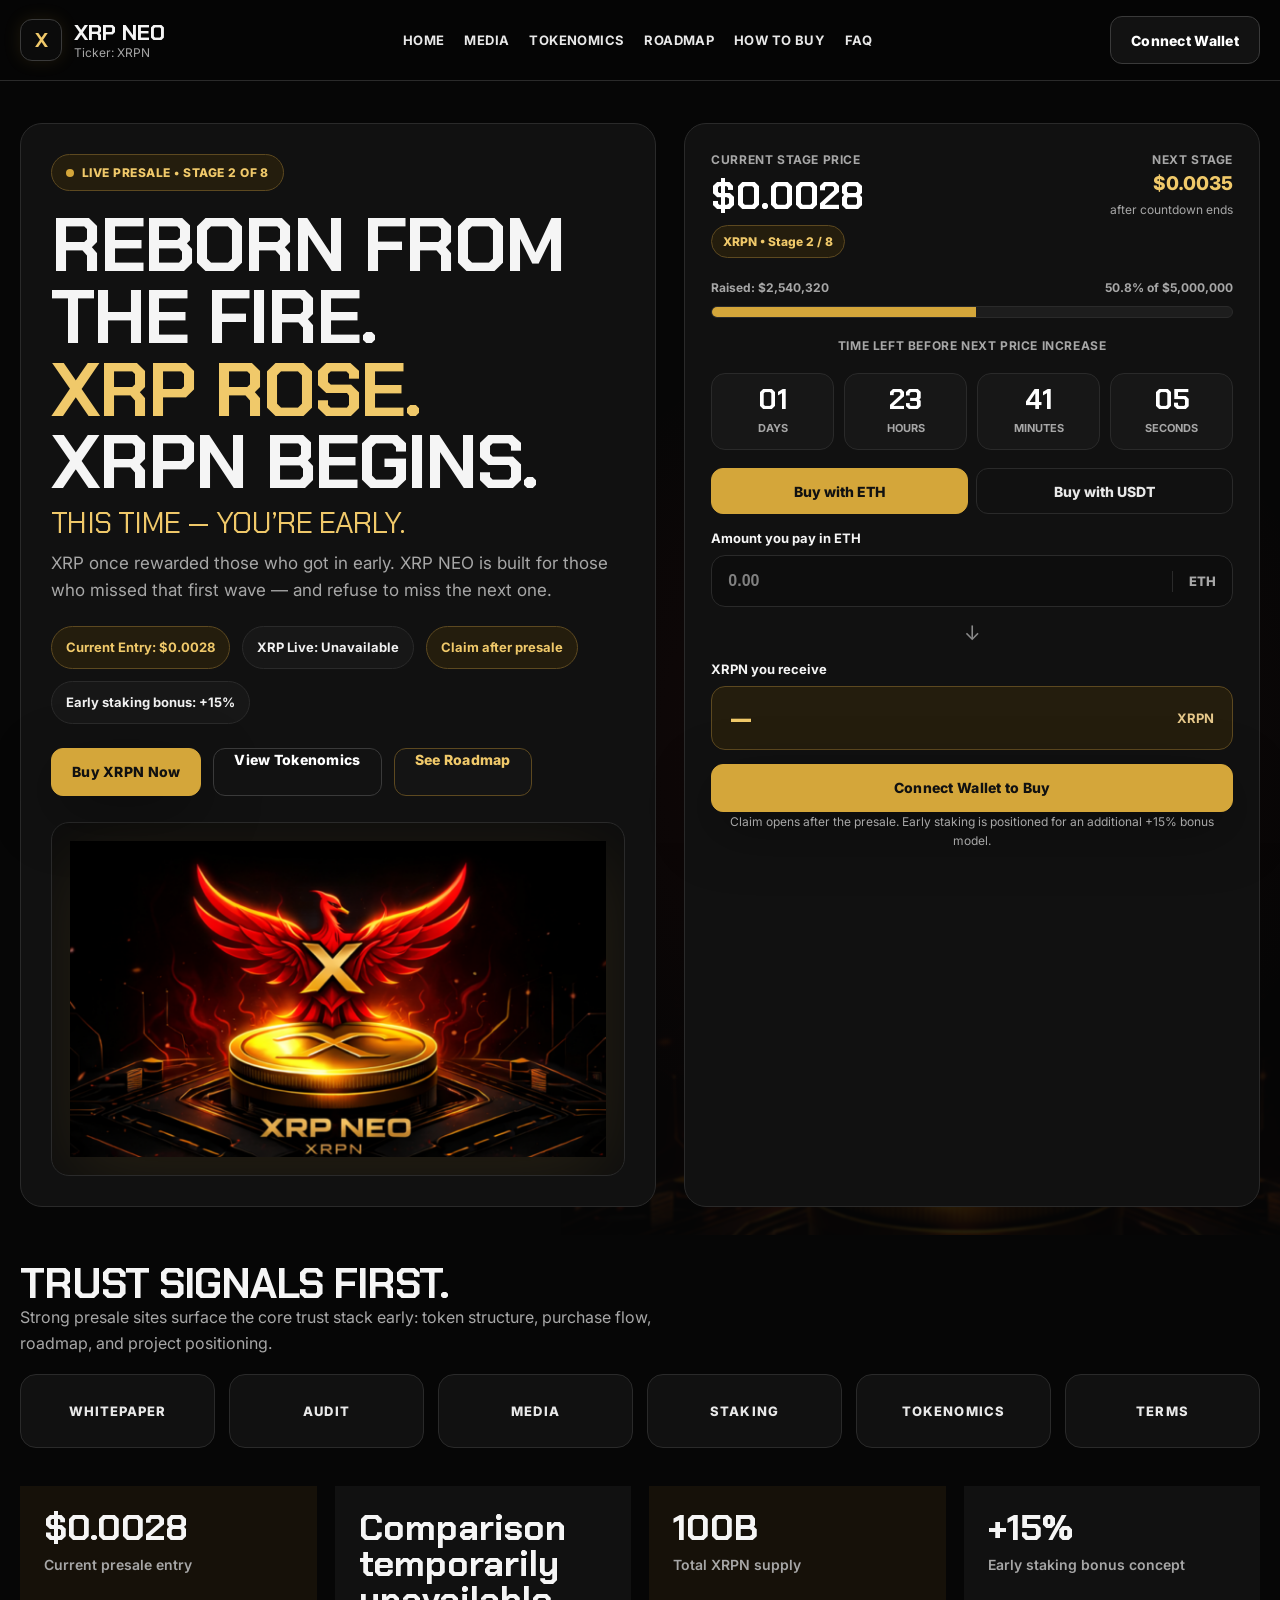
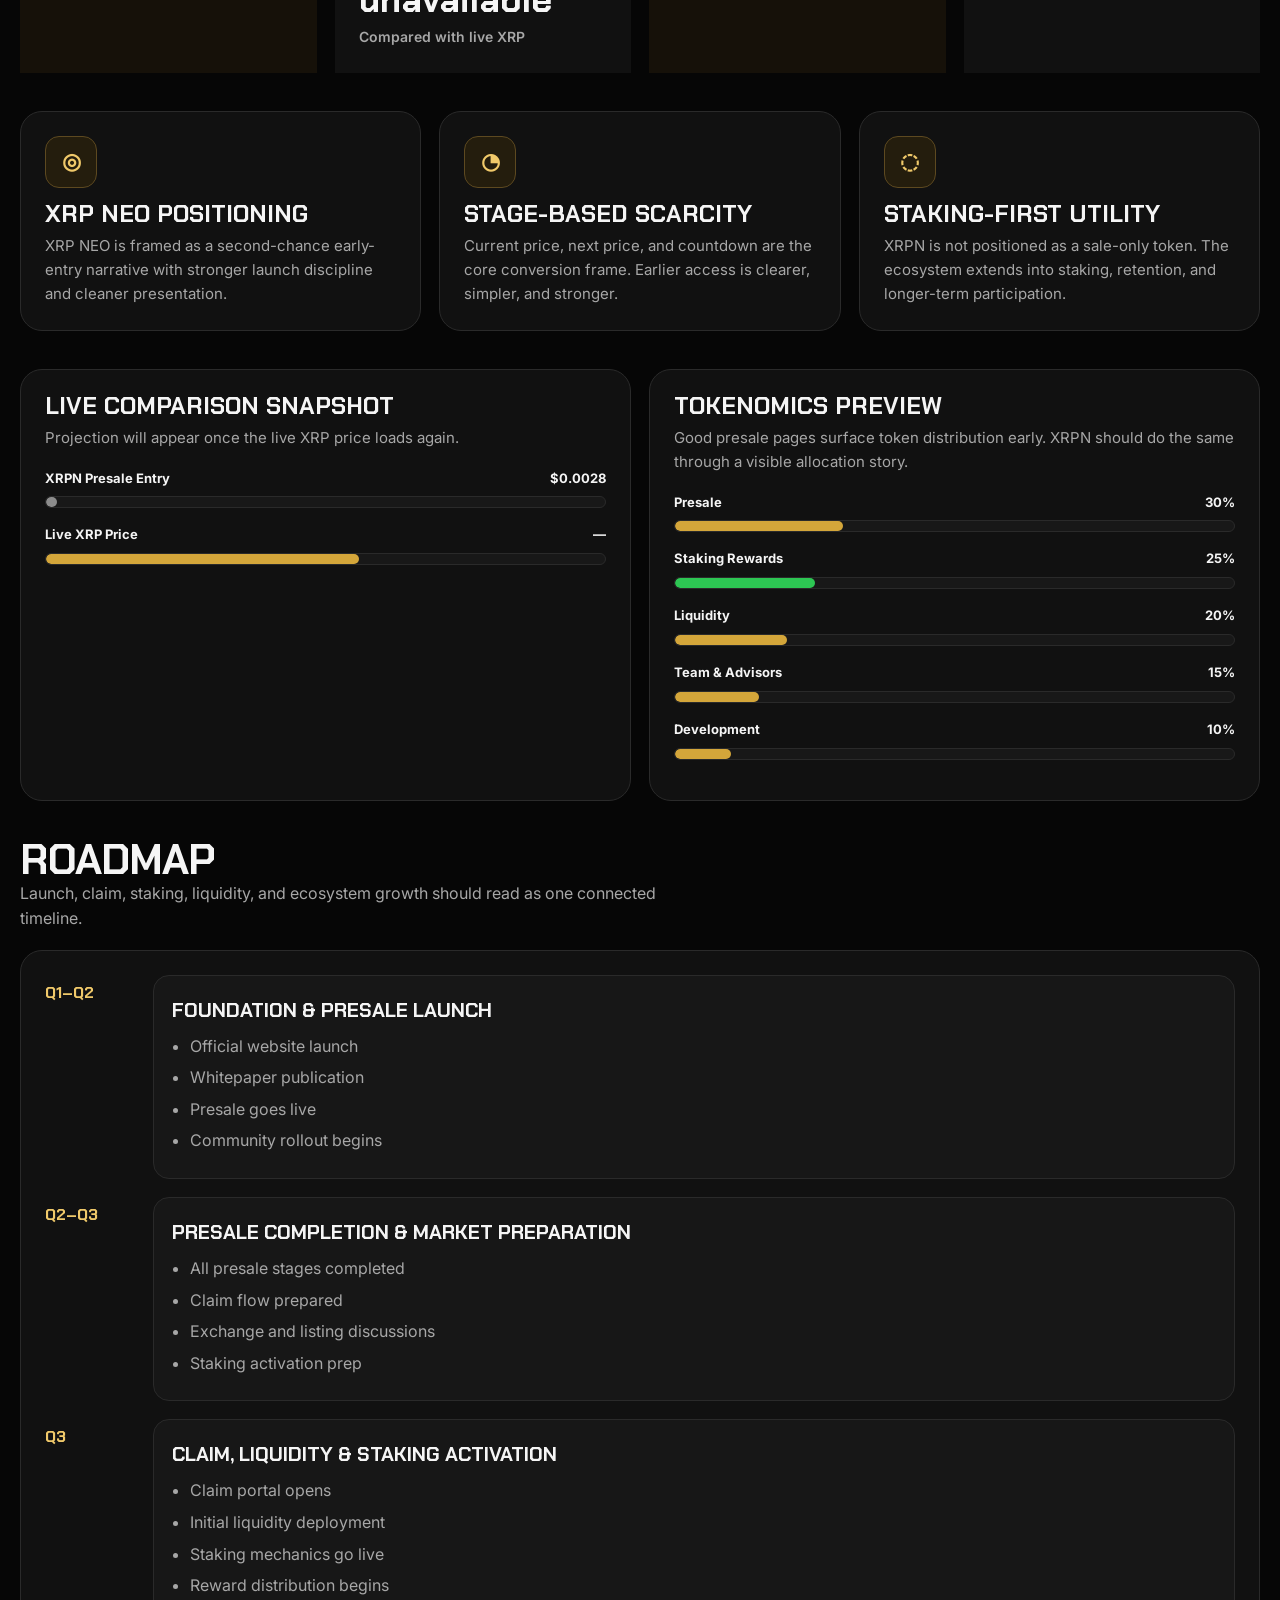
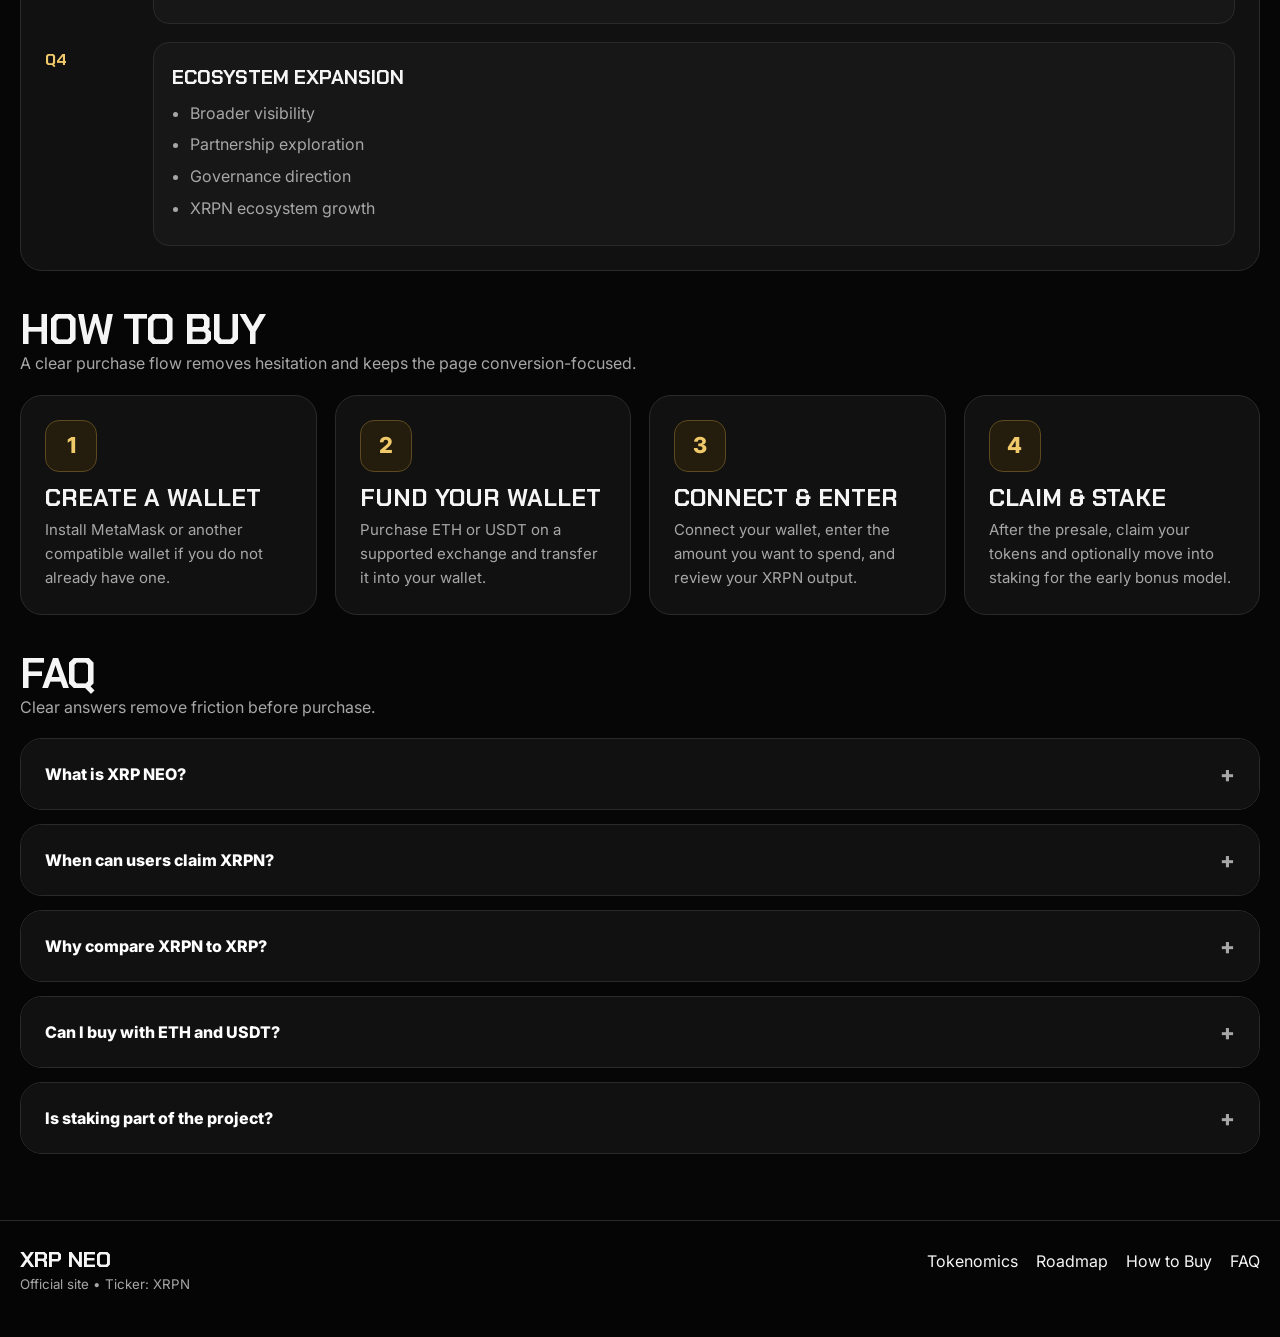
==== commit 774f0472: "Update index.html" ====
--- a/index.html
+++ b/index.html
@@ -8,753 +8,7 @@
   <link rel="preconnect" href="https://fonts.googleapis.com">
   <link rel="preconnect" href="https://fonts.gstatic.com" crossorigin>
   <link href="https://fonts.googleapis.com/css2?family=Inter:wght@400;500;600;700;800&family=Chakra+Petch:wght@500;600;700&display=swap" rel="stylesheet">
-
-  <style>
-    :root{
-      --bg:#060606;
-      --bg-2:#0d0d0d;
-      --panel:#111111;
-      --panel-2:#171717;
-      --panel-3:#1d1d1d;
-      --line:#2a2a2a;
-      --line-strong:#3a3a3a;
-
-      --text:#f5f5f5;
-      --muted:#a7a7a7;
-
-      --gold:#d4a63a;
-      --gold-2:#f0c96a;
-      --gold-soft:#241d0d;
-      --gold-soft-2:#2b2412;
-
-      --green:#2dc653;
-
-      --shadow:0 18px 60px rgba(0,0,0,.35);
-      --radius:22px;
-      --radius-sm:14px;
-      --max:1240px;
-    }
-
-    *{box-sizing:border-box}
-    html{scroll-behavior:smooth}
-    body{
-      margin:0;
-      background:var(--bg);
-      color:var(--text);
-      font-family:'Inter',sans-serif;
-      line-height:1.6;
-    }
-    a{text-decoration:none;color:inherit}
-    button{font-family:inherit}
-    img{max-width:100%;display:block}
-
-    .container{
-      width:min(var(--max), calc(100% - 40px));
-      margin:0 auto;
-    }
-
-    .site-header{
-      position:sticky;
-      top:0;
-      z-index:100;
-      background:rgba(6,6,6,.92);
-      backdrop-filter:blur(10px);
-      border-bottom:1px solid var(--line);
-    }
-    .header-inner{
-      min-height:80px;
-      display:flex;
-      align-items:center;
-      justify-content:space-between;
-      gap:18px;
-    }
-    .brand{
-      display:flex;
-      align-items:center;
-      gap:12px;
-    }
-    .brand-mark{
-      width:42px;
-      height:42px;
-      border-radius:12px;
-      border:1px solid var(--line-strong);
-      background:#0b0b0b;
-      color:var(--gold-2);
-      display:grid;
-      place-items:center;
-      font-family:'Chakra Petch',sans-serif;
-      font-weight:700;
-      font-size:20px;
-      box-shadow:0 0 18px rgba(212,166,58,.12);
-    }
-    .brand-text{
-      font-family:'Chakra Petch',sans-serif;
-      font-size:22px;
-      font-weight:700;
-      line-height:1;
-    }
-    .brand-sub{
-      margin-top:3px;
-      font-size:12px;
-      color:var(--muted);
-      line-height:1;
-    }
-
-    .nav{
-      display:flex;
-      flex-wrap:wrap;
-      gap:20px;
-      align-items:center;
-    }
-    .nav a{
-      font-size:13px;
-      font-weight:700;
-      color:#e8e8e8;
-      letter-spacing:.03em;
-      text-transform:uppercase;
-    }
-    .nav a:hover{color:var(--gold-2)}
-
-    .header-actions{
-      display:flex;
-      gap:10px;
-      align-items:center;
-    }
-
-    .btn{
-      height:48px;
-      padding:0 20px;
-      border-radius:12px;
-      border:1px solid var(--gold);
-      background:var(--gold);
-      color:#111;
-      font-weight:800;
-      font-size:14px;
-      letter-spacing:.02em;
-      cursor:pointer;
-      box-shadow:var(--shadow);
-    }
-    .btn:hover{opacity:.95}
-    .btn.secondary{
-      background:#121212;
-      color:#fff;
-      border-color:var(--line-strong);
-      box-shadow:none;
-    }
-    .btn.gold-outline{
-      background:#141414;
-      color:var(--gold-2);
-      border-color:#5d4920;
-      box-shadow:none;
-    }
-    .btn.wide{width:100%}
-
-    .hero{
-      padding:42px 0 28px;
-    }
-    .hero-grid{
-      display:grid;
-      grid-template-columns:1.05fr .95fr;
-      gap:28px;
-      align-items:stretch;
-    }
-    .hero-copy,
-    .buy-card,
-    .card,
-    .panel,
-    .chart-card,
-    .faq-item{
-      background:var(--panel);
-      border:1px solid var(--line);
-      border-radius:var(--radius);
-    }
-    .hero-copy{
-      padding:30px;
-    }
-
-    .eyebrow{
-      display:inline-flex;
-      align-items:center;
-      gap:8px;
-      padding:8px 14px;
-      border-radius:999px;
-      border:1px solid #5d4920;
-      background:var(--gold-soft);
-      color:var(--gold-2);
-      font-size:12px;
-      font-weight:800;
-      text-transform:uppercase;
-      letter-spacing:.04em;
-    }
-    .eyebrow-dot{
-      width:8px;height:8px;border-radius:50%;background:var(--gold);
-    }
-
-    .hero h1{
-      margin:18px 0 10px;
-      font-family:'Chakra Petch',sans-serif;
-      font-size:76px;
-      line-height:.95;
-      letter-spacing:-2px;
-      text-transform:uppercase;
-    }
-    .hero .accent{
-      color:var(--gold-2);
-      display:block;
-    }
-    .hero-last-line{
-      margin:0 0 12px;
-      font-family:'Chakra Petch',sans-serif;
-      font-size:30px;
-      line-height:1;
-      letter-spacing:-.6px;
-      color:var(--gold-2);
-      text-transform:uppercase;
-    }
-    .hero-subcopy{
-      margin:0;
-      max-width:680px;
-      color:var(--muted);
-      font-size:17px;
-    }
-
-    .metric-row{
-      display:flex;
-      flex-wrap:wrap;
-      gap:12px;
-      margin:22px 0 24px;
-    }
-    .metric{
-      padding:10px 14px;
-      border-radius:999px;
-      background:var(--panel-2);
-      border:1px solid var(--line);
-      color:#f1f1f1;
-      font-size:13px;
-      font-weight:700;
-    }
-    .metric.gold{
-      color:var(--gold-2);
-      border-color:#5d4920;
-      background:var(--gold-soft);
-    }
-
-    .hero-actions{
-      display:flex;
-      flex-wrap:wrap;
-      gap:12px;
-    }
-
-    .hero-visual{
-      margin-top:26px;
-      padding:18px;
-      border-radius:18px;
-      background:#0d0d0d;
-      border:1px solid var(--line);
-      display:flex;
-      align-items:center;
-      justify-content:center;
-      min-height:340px;
-      overflow:hidden;
-    }
-    .hero-visual img{
-      width:100%;
-      height:auto;
-      object-fit:contain;
-      filter:drop-shadow(0 18px 40px rgba(212,166,58,.12));
-    }
-
-    .buy-card{
-      padding:26px;
-      position:relative;
-    }
-    .buy-top{
-      display:flex;
-      justify-content:space-between;
-      gap:18px;
-      align-items:flex-start;
-      margin-bottom:20px;
-    }
-    .small-label{
-      font-size:12px;
-      color:var(--muted);
-      font-weight:700;
-      text-transform:uppercase;
-      letter-spacing:.05em;
-    }
-    .price-big{
-      margin-top:8px;
-      font-family:'Chakra Petch',sans-serif;
-      font-size:38px;
-      line-height:1;
-      font-weight:700;
-      color:#fff;
-    }
-    .stage-chip{
-      display:inline-block;
-      margin-top:10px;
-      padding:6px 11px;
-      border-radius:999px;
-      background:var(--gold-soft);
-      border:1px solid #5d4920;
-      color:var(--gold-2);
-      font-size:12px;
-      font-weight:800;
-    }
-
-    .wallet-box{
-      display:none;
-      margin-bottom:16px;
-      padding:12px 14px;
-      border-radius:14px;
-      background:#0d0d0d;
-      border:1px solid var(--line);
-    }
-    .wallet-box.show{display:block}
-    .wallet-addr{
-      margin-top:4px;
-      font-size:12px;
-      color:#d8d8d8;
-      word-break:break-all;
-    }
-
-    .progress-wrap{
-      margin:16px 0 18px;
-    }
-    .progress-meta{
-      display:flex;
-      justify-content:space-between;
-      gap:10px;
-      margin-bottom:8px;
-      font-size:12px;
-      font-weight:700;
-      color:var(--muted);
-    }
-    .progress{
-      height:12px;
-      background:#1d1d1d;
-      border:1px solid var(--line);
-      border-radius:999px;
-      overflow:hidden;
-    }
-    .progress-fill{
-      width:50.8%;
-      height:100%;
-      background:var(--gold);
-    }
-
-    .countdown{
-      display:grid;
-      grid-template-columns:repeat(4,1fr);
-      gap:10px;
-      margin:18px 0;
-    }
-    .cd-box{
-      padding:12px 8px;
-      text-align:center;
-      border-radius:14px;
-      background:var(--panel-2);
-      border:1px solid var(--line);
-    }
-    .cd-num{
-      display:block;
-      font-family:'Chakra Petch',sans-serif;
-      font-size:28px;
-      line-height:1;
-      font-weight:700;
-      color:#fff;
-    }
-    .cd-lbl{
-      display:block;
-      margin-top:6px;
-      font-size:11px;
-      color:var(--muted);
-      font-weight:700;
-      text-transform:uppercase;
-    }
-
-    .switcher{
-      display:grid;
-      grid-template-columns:1fr 1fr;
-      gap:8px;
-      margin-bottom:14px;
-    }
-    .switcher button{
-      height:46px;
-      border-radius:12px;
-      border:1px solid var(--line);
-      background:#111;
-      color:#e8e8e8;
-      font-size:14px;
-      font-weight:800;
-      cursor:pointer;
-    }
-    .switcher button.active{
-      background:var(--gold);
-      color:#111;
-      border-color:var(--gold);
-    }
-
-    .form-label{
-      margin-bottom:6px;
-      font-size:13px;
-      font-weight:700;
-    }
-    .input-wrap{
-      display:flex;
-      align-items:center;
-      border:1px solid var(--line);
-      border-radius:14px;
-      overflow:hidden;
-      background:#0d0d0d;
-      margin-bottom:10px;
-    }
-    .input-wrap input{
-      flex:1;
-      padding:16px;
-      border:none;
-      outline:none;
-      font-size:16px;
-      font-weight:700;
-      color:#fff;
-      background:transparent;
-    }
-    .input-wrap input::placeholder{color:#808080}
-    .input-tag{
-      padding:0 16px;
-      border-left:1px solid var(--line);
-      color:var(--muted);
-      font-size:13px;
-      font-weight:800;
-    }
-    .arrow-down{
-      text-align:center;
-      color:#8a8a8a;
-      margin:2px 0 10px;
-      font-size:20px;
-    }
-
-    .receive-box{
-      display:flex;
-      justify-content:space-between;
-      align-items:center;
-      padding:16px 18px;
-      border-radius:14px;
-      background:var(--gold-soft);
-      border:1px solid #5d4920;
-      margin-bottom:14px;
-    }
-    .receive-value{
-      font-family:'Chakra Petch',sans-serif;
-      font-size:30px;
-      font-weight:700;
-      line-height:1;
-      color:var(--gold-2);
-    }
-    .receive-token{
-      font-size:13px;
-      font-weight:700;
-      color:#e7c98b;
-    }
-
-    .tiny-note{
-      text-align:center;
-      font-size:12px;
-      color:var(--muted);
-    }
-
-    .section{
-      padding:28px 0 10px;
-    }
-    .section-head{
-      display:flex;
-      justify-content:space-between;
-      align-items:end;
-      gap:20px;
-      margin-bottom:18px;
-    }
-    .section-head h2{
-      margin:0;
-      font-family:'Chakra Petch',sans-serif;
-      font-size:42px;
-      line-height:1;
-      letter-spacing:-1px;
-      text-transform:uppercase;
-    }
-    .section-head p{
-      margin:0;
-      max-width:680px;
-      color:var(--muted);
-    }
-
-    .grid-4{
-      display:grid;
-      grid-template-columns:repeat(4,1fr);
-      gap:18px;
-    }
-    .grid-3{
-      display:grid;
-      grid-template-columns:repeat(3,1fr);
-      gap:18px;
-    }
-    .grid-2{
-      display:grid;
-      grid-template-columns:repeat(2,1fr);
-      gap:18px;
-    }
-
-    .stat-card,
-    .card,
-    .panel,
-    .chart-card{
-      padding:24px;
-    }
-    .stat-card.gold{
-      background:#161109;
-      border-color:#5d4920;
-    }
-    .stat-card.dark{
-      background:#111111;
-    }
-    .stat-number{
-      margin-bottom:8px;
-      font-family:'Chakra Petch',sans-serif;
-      font-size:36px;
-      line-height:1;
-      font-weight:700;
-    }
-    .stat-label{
-      color:var(--muted);
-      font-size:14px;
-      font-weight:600;
-    }
-
-    .card h3,
-    .chart-card h3,
-    .panel h3{
-      margin:0 0 8px;
-      font-family:'Chakra Petch',sans-serif;
-      font-size:24px;
-      line-height:1;
-      text-transform:uppercase;
-    }
-    .card p,
-    .chart-card p,
-    .panel p{
-      margin:0;
-      font-size:15px;
-      color:var(--muted);
-    }
-
-    .icon-circle{
-      width:52px;
-      height:52px;
-      border-radius:14px;
-      background:var(--gold-soft);
-      border:1px solid #5d4920;
-      color:var(--gold-2);
-      display:grid;
-      place-items:center;
-      font-size:22px;
-      margin-bottom:14px;
-      font-weight:800;
-    }
-
-    .logo-rail{
-      display:grid;
-      grid-template-columns:repeat(6,1fr);
-      gap:14px;
-    }
-    .logo-pill{
-      display:flex;
-      align-items:center;
-      justify-content:center;
-      min-height:74px;
-      border-radius:16px;
-      border:1px solid var(--line);
-      background:var(--panel);
-      color:#e8e8e8;
-      font-size:13px;
-      font-weight:800;
-      letter-spacing:.08em;
-    }
-
-    .chart{
-      margin-top:18px;
-    }
-    .bar-row{
-      margin-bottom:16px;
-    }
-    .bar-label{
-      display:flex;
-      justify-content:space-between;
-      gap:14px;
-      margin-bottom:8px;
-      font-size:13px;
-      font-weight:700;
-    }
-    .bar-track{
-      height:12px;
-      background:#181818;
-      border:1px solid var(--line);
-      border-radius:999px;
-      overflow:hidden;
-    }
-    .bar-fill{
-      height:100%;
-      border-radius:999px;
-      background:var(--gold);
-    }
-    .bar-fill.green{background:var(--green)}
-    .bar-fill.soft{background:#8c8c8c}
-
-    .timeline{
-      display:grid;
-      gap:18px;
-    }
-    .timeline-item{
-      display:grid;
-      grid-template-columns:90px 1fr;
-      gap:18px;
-      align-items:start;
-    }
-    .timeline-date{
-      padding-top:5px;
-      font-family:'Chakra Petch',sans-serif;
-      font-size:16px;
-      font-weight:700;
-      color:var(--gold-2);
-    }
-    .timeline-box{
-      padding:18px;
-      border-radius:16px;
-      background:var(--panel-2);
-      border:1px solid var(--line);
-    }
-    .timeline-box h4{
-      margin:0 0 8px;
-      font-family:'Chakra Petch',sans-serif;
-      font-size:20px;
-      text-transform:uppercase;
-    }
-    .timeline-box ul{
-      margin:0;
-      padding-left:18px;
-      color:var(--muted);
-    }
-    .timeline-box li{margin-bottom:6px}
-
-    .faq-list{
-      display:grid;
-      gap:14px;
-    }
-    .faq-item{overflow:hidden}
-    .faq-q{
-      width:100%;
-      padding:22px 24px;
-      border:none;
-      background:var(--panel);
-      text-align:left;
-      display:flex;
-      justify-content:space-between;
-      align-items:center;
-      font-size:16px;
-      font-weight:800;
-      color:#fff;
-      cursor:pointer;
-    }
-    .faq-icon{
-      font-size:22px;
-      color:var(--muted);
-    }
-    .faq-a{
-      max-height:0;
-      overflow:hidden;
-      padding:0 24px;
-      color:var(--muted);
-      transition:max-height .25s ease, padding .25s ease;
-    }
-    .faq-a.open{
-      max-height:240px;
-      padding:0 24px 20px;
-    }
-
-    .footer{
-      margin-top:56px;
-      border-top:1px solid var(--line);
-      background:#050505;
-    }
-    .footer-inner{
-      padding:28px 0 40px;
-      display:flex;
-      justify-content:space-between;
-      gap:20px;
-      flex-wrap:wrap;
-    }
-    .footer-links{
-      display:flex;
-      gap:18px;
-      flex-wrap:wrap;
-    }
-    .footer small{color:var(--muted)}
-
-    .toast{
-      position:fixed;
-      right:20px;
-      bottom:20px;
-      z-index:999;
-      max-width:360px;
-      padding:14px 18px;
-      border-radius:14px;
-      background:#111;
-      color:#fff;
-      font-size:14px;
-      font-weight:700;
-      line-height:1.45;
-      border:1px solid var(--line-strong);
-      box-shadow:var(--shadow);
-      opacity:0;
-      pointer-events:none;
-      transform:translateY(10px);
-      transition:opacity .25s ease, transform .25s ease;
-    }
-    .toast.show{
-      opacity:1;
-      transform:translateY(0);
-    }
-
-    @media (max-width: 980px){
-      .header-inner{
-        min-height:auto;
-        padding:14px 0;
-        flex-direction:column;
-        align-items:flex-start;
-      }
-      .hero-grid,
-      .grid-4,
-      .grid-3,
-      .grid-2,
-      .logo-rail{
-        grid-template-columns:1fr;
-      }
-      .hero h1{
-        font-size:48px;
-        letter-spacing:-1.5px;
-      }
-      .hero-last-line{
-        font-size:22px;
-      }
-      .hero-subcopy{
-        font-size:15px;
-      }
-      .section-head h2{
-        font-size:34px;
-      }
-      .countdown{
-        grid-template-columns:repeat(2,1fr);
-      }
-    }
-  </style>
+  <link rel="stylesheet" href="styles.css">
 </head>
 <body>
   <header class="site-header">
@@ -784,6 +38,10 @@
 
   <main id="home">
     <section class="hero">
+      <div class="hero-bg">
+        <img src="phoenix-hero.png" alt="XRP NEO phoenix background">
+      </div>
+
       <div class="container hero-grid">
         <div class="hero-copy">
           <div>
@@ -795,7 +53,7 @@
               XRPN BEGINS.
             </h1>
 
-            <p class="lead hero-last-line">THIS TIME — YOU’RE EARLY.</p>
+            <p class="hero-last-line">THIS TIME — YOU’RE EARLY.</p>
 
             <p class="hero-subcopy">
               XRP once rewarded those who got in early. XRP NEO is built for those who missed that first wave — and refuse to miss the next one.
--- a/styles.css
+++ b/styles.css
@@ -0,0 +1,915 @@
+@import url('https://fonts.googleapis.com/css2?family=Inter:wght@400;500;600;700;800&family=Chakra+Petch:wght@500;600;700&display=swap');
+
+:root{
+  --bg:#060606;
+  --bg-2:#0d0d0d;
+  --panel:#111111;
+  --panel-2:#171717;
+  --panel-3:#1d1d1d;
+  --line:#2a2a2a;
+  --line-strong:#3a3a3a;
+
+  --text:#f5f5f5;
+  --muted:#a7a7a7;
+
+  --gold:#d4a63a;
+  --gold-2:#f0c96a;
+  --gold-soft:#241d0d;
+  --gold-soft-2:#2b2412;
+
+  --green:#2dc653;
+
+  --shadow:0 18px 60px rgba(0,0,0,.35);
+  --radius:22px;
+  --radius-sm:14px;
+  --max:1240px;
+}
+
+*{
+  box-sizing:border-box;
+}
+
+html{
+  scroll-behavior:smooth;
+}
+
+body{
+  margin:0;
+  background:var(--bg);
+  color:var(--text);
+  font-family:'Inter',sans-serif;
+  line-height:1.6;
+}
+
+a{
+  text-decoration:none;
+  color:inherit;
+}
+
+button{
+  font-family:inherit;
+}
+
+img{
+  max-width:100%;
+  display:block;
+}
+
+.container{
+  width:min(var(--max), calc(100% - 40px));
+  margin:0 auto;
+}
+
+/* header */
+.site-header{
+  position:sticky;
+  top:0;
+  z-index:100;
+  background:rgba(6,6,6,.92);
+  backdrop-filter:blur(10px);
+  border-bottom:1px solid var(--line);
+}
+
+.header-inner{
+  min-height:80px;
+  display:flex;
+  align-items:center;
+  justify-content:space-between;
+  gap:18px;
+}
+
+.brand{
+  display:flex;
+  align-items:center;
+  gap:12px;
+}
+
+.brand-mark{
+  width:42px;
+  height:42px;
+  border-radius:12px;
+  border:1px solid var(--line-strong);
+  background:#0b0b0b;
+  color:var(--gold-2);
+  display:grid;
+  place-items:center;
+  font-family:'Chakra Petch',sans-serif;
+  font-weight:700;
+  font-size:20px;
+  box-shadow:0 0 18px rgba(212,166,58,.12);
+}
+
+.brand-text{
+  font-family:'Chakra Petch',sans-serif;
+  font-size:22px;
+  font-weight:700;
+  line-height:1;
+}
+
+.brand-sub{
+  margin-top:3px;
+  font-size:12px;
+  color:var(--muted);
+  line-height:1;
+}
+
+.nav{
+  display:flex;
+  flex-wrap:wrap;
+  gap:20px;
+  align-items:center;
+}
+
+.nav a{
+  font-size:13px;
+  font-weight:700;
+  color:#e8e8e8;
+  letter-spacing:.03em;
+  text-transform:uppercase;
+}
+
+.nav a:hover{
+  color:var(--gold-2);
+}
+
+.header-actions{
+  display:flex;
+  gap:10px;
+  align-items:center;
+}
+
+/* buttons */
+.btn{
+  height:48px;
+  padding:0 20px;
+  border-radius:12px;
+  border:1px solid var(--gold);
+  background:var(--gold);
+  color:#111;
+  font-weight:800;
+  font-size:14px;
+  letter-spacing:.02em;
+  cursor:pointer;
+  box-shadow:var(--shadow);
+}
+
+.btn:hover{
+  opacity:.95;
+}
+
+.btn.secondary{
+  background:#121212;
+  color:#fff;
+  border-color:var(--line-strong);
+  box-shadow:none;
+}
+
+.btn.gold-outline{
+  background:#141414;
+  color:var(--gold-2);
+  border-color:#5d4920;
+  box-shadow:none;
+}
+
+.btn.wide{
+  width:100%;
+}
+
+/* hero */
+.hero{
+  position:relative;
+  overflow:hidden;
+  padding:42px 0 28px;
+}
+
+.hero::after{
+  content:'';
+  position:absolute;
+  inset:0;
+  background:radial-gradient(circle at 72% 58%, rgba(180,30,30,0.10), transparent 38%);
+  z-index:1;
+  pointer-events:none;
+}
+
+.hero-bg{
+  position:absolute;
+  inset:0;
+  z-index:0;
+  overflow:hidden;
+  pointer-events:none;
+}
+
+.hero-bg img{
+  position:absolute;
+  right:-8%;
+  bottom:-8%;
+  width:min(900px, 64vw);
+  opacity:0.13;
+  filter:blur(1px);
+  pointer-events:none;
+}
+
+.hero-grid{
+  position:relative;
+  z-index:2;
+  display:grid;
+  grid-template-columns:1.05fr .95fr;
+  gap:28px;
+  align-items:stretch;
+}
+
+.hero-copy,
+.buy-card,
+.card,
+.panel,
+.chart-card,
+.faq-item{
+  background:var(--panel);
+  border:1px solid var(--line);
+  border-radius:var(--radius);
+}
+
+.hero-copy,
+.buy-card{
+  position:relative;
+  z-index:2;
+}
+
+.hero-copy{
+  padding:30px;
+}
+
+.eyebrow{
+  display:inline-flex;
+  align-items:center;
+  gap:8px;
+  padding:8px 14px;
+  border-radius:999px;
+  border:1px solid #5d4920;
+  background:var(--gold-soft);
+  color:var(--gold-2);
+  font-size:12px;
+  font-weight:800;
+  text-transform:uppercase;
+  letter-spacing:.04em;
+}
+
+.eyebrow-dot{
+  width:8px;
+  height:8px;
+  border-radius:50%;
+  background:var(--gold);
+}
+
+.hero h1{
+  margin:18px 0 10px;
+  font-family:'Chakra Petch',sans-serif;
+  font-size:76px;
+  line-height:.95;
+  letter-spacing:-2px;
+  text-transform:uppercase;
+}
+
+.hero .accent{
+  color:var(--gold-2);
+  display:block;
+}
+
+.hero-last-line{
+  margin:0 0 12px;
+  font-family:'Chakra Petch',sans-serif;
+  font-size:30px;
+  line-height:1;
+  letter-spacing:-.6px;
+  color:var(--gold-2);
+  text-transform:uppercase;
+}
+
+.hero-subcopy{
+  margin:0;
+  max-width:680px;
+  color:var(--muted);
+  font-size:17px;
+}
+
+.metric-row{
+  display:flex;
+  flex-wrap:wrap;
+  gap:12px;
+  margin:22px 0 24px;
+}
+
+.metric{
+  padding:10px 14px;
+  border-radius:999px;
+  background:var(--panel-2);
+  border:1px solid var(--line);
+  color:#f1f1f1;
+  font-size:13px;
+  font-weight:700;
+}
+
+.metric.gold{
+  color:var(--gold-2);
+  border-color:#5d4920;
+  background:var(--gold-soft);
+}
+
+.hero-actions{
+  display:flex;
+  flex-wrap:wrap;
+  gap:12px;
+}
+
+.hero-visual{
+  margin-top:26px;
+  padding:18px;
+  border-radius:18px;
+  background:#0d0d0d;
+  border:1px solid var(--line);
+  display:flex;
+  align-items:center;
+  justify-content:center;
+  min-height:340px;
+  overflow:hidden;
+}
+
+.hero-visual img{
+  width:100%;
+  height:auto;
+  object-fit:contain;
+  filter:drop-shadow(0 18px 40px rgba(212,166,58,.12));
+}
+
+/* buy card */
+.buy-card{
+  padding:26px;
+  position:relative;
+}
+
+.buy-top{
+  display:flex;
+  justify-content:space-between;
+  gap:18px;
+  align-items:flex-start;
+  margin-bottom:20px;
+}
+
+.small-label{
+  font-size:12px;
+  color:var(--muted);
+  font-weight:700;
+  text-transform:uppercase;
+  letter-spacing:.05em;
+}
+
+.price-big{
+  margin-top:8px;
+  font-family:'Chakra Petch',sans-serif;
+  font-size:38px;
+  line-height:1;
+  font-weight:700;
+  color:#fff;
+}
+
+.stage-chip{
+  display:inline-block;
+  margin-top:10px;
+  padding:6px 11px;
+  border-radius:999px;
+  background:var(--gold-soft);
+  border:1px solid #5d4920;
+  color:var(--gold-2);
+  font-size:12px;
+  font-weight:800;
+}
+
+.wallet-box{
+  display:none;
+  margin-bottom:16px;
+  padding:12px 14px;
+  border-radius:14px;
+  background:#0d0d0d;
+  border:1px solid var(--line);
+}
+
+.wallet-box.show{
+  display:block;
+}
+
+.wallet-addr{
+  margin-top:4px;
+  font-size:12px;
+  color:#d8d8d8;
+  word-break:break-all;
+}
+
+.progress-wrap{
+  margin:16px 0 18px;
+}
+
+.progress-meta{
+  display:flex;
+  justify-content:space-between;
+  gap:10px;
+  margin-bottom:8px;
+  font-size:12px;
+  font-weight:700;
+  color:var(--muted);
+}
+
+.progress{
+  height:12px;
+  background:#1d1d1d;
+  border:1px solid var(--line);
+  border-radius:999px;
+  overflow:hidden;
+}
+
+.progress-fill{
+  width:50.8%;
+  height:100%;
+  background:var(--gold);
+}
+
+.countdown{
+  display:grid;
+  grid-template-columns:repeat(4,1fr);
+  gap:10px;
+  margin:18px 0;
+}
+
+.cd-box{
+  padding:12px 8px;
+  text-align:center;
+  border-radius:14px;
+  background:var(--panel-2);
+  border:1px solid var(--line);
+}
+
+.cd-num{
+  display:block;
+  font-family:'Chakra Petch',sans-serif;
+  font-size:28px;
+  line-height:1;
+  font-weight:700;
+  color:#fff;
+}
+
+.cd-lbl{
+  display:block;
+  margin-top:6px;
+  font-size:11px;
+  color:var(--muted);
+  font-weight:700;
+  text-transform:uppercase;
+}
+
+.switcher{
+  display:grid;
+  grid-template-columns:1fr 1fr;
+  gap:8px;
+  margin-bottom:14px;
+}
+
+.switcher button{
+  height:46px;
+  border-radius:12px;
+  border:1px solid var(--line);
+  background:#111;
+  color:#e8e8e8;
+  font-size:14px;
+  font-weight:800;
+  cursor:pointer;
+}
+
+.switcher button.active{
+  background:var(--gold);
+  color:#111;
+  border-color:var(--gold);
+}
+
+.form-label{
+  margin-bottom:6px;
+  font-size:13px;
+  font-weight:700;
+}
+
+.input-wrap{
+  display:flex;
+  align-items:center;
+  border:1px solid var(--line);
+  border-radius:14px;
+  overflow:hidden;
+  background:#0d0d0d;
+  margin-bottom:10px;
+}
+
+.input-wrap input{
+  flex:1;
+  padding:16px;
+  border:none;
+  outline:none;
+  font-size:16px;
+  font-weight:700;
+  color:#fff;
+  background:transparent;
+}
+
+.input-wrap input::placeholder{
+  color:#808080;
+}
+
+.input-tag{
+  padding:0 16px;
+  border-left:1px solid var(--line);
+  color:var(--muted);
+  font-size:13px;
+  font-weight:800;
+}
+
+.arrow-down{
+  text-align:center;
+  color:#8a8a8a;
+  margin:2px 0 10px;
+  font-size:20px;
+}
+
+.receive-box{
+  display:flex;
+  justify-content:space-between;
+  align-items:center;
+  padding:16px 18px;
+  border-radius:14px;
+  background:var(--gold-soft);
+  border:1px solid #5d4920;
+  margin-bottom:14px;
+}
+
+.receive-value{
+  font-family:'Chakra Petch',sans-serif;
+  font-size:30px;
+  font-weight:700;
+  line-height:1;
+  color:var(--gold-2);
+}
+
+.receive-token{
+  font-size:13px;
+  font-weight:700;
+  color:#e7c98b;
+}
+
+.tiny-note{
+  text-align:center;
+  font-size:12px;
+  color:var(--muted);
+}
+
+/* sections */
+.section{
+  padding:28px 0 10px;
+}
+
+.section-head{
+  display:flex;
+  justify-content:space-between;
+  align-items:end;
+  gap:20px;
+  margin-bottom:18px;
+}
+
+.section-head h2{
+  margin:0;
+  font-family:'Chakra Petch',sans-serif;
+  font-size:42px;
+  line-height:1;
+  letter-spacing:-1px;
+  text-transform:uppercase;
+}
+
+.section-head p{
+  margin:0;
+  max-width:680px;
+  color:var(--muted);
+}
+
+.grid-4{
+  display:grid;
+  grid-template-columns:repeat(4,1fr);
+  gap:18px;
+}
+
+.grid-3{
+  display:grid;
+  grid-template-columns:repeat(3,1fr);
+  gap:18px;
+}
+
+.grid-2{
+  display:grid;
+  grid-template-columns:repeat(2,1fr);
+  gap:18px;
+}
+
+.stat-card,
+.card,
+.panel,
+.chart-card{
+  padding:24px;
+}
+
+.stat-card.gold{
+  background:#161109;
+  border-color:#5d4920;
+}
+
+.stat-card.dark{
+  background:#111111;
+}
+
+.stat-number{
+  margin-bottom:8px;
+  font-family:'Chakra Petch',sans-serif;
+  font-size:36px;
+  line-height:1;
+  font-weight:700;
+}
+
+.stat-label{
+  color:var(--muted);
+  font-size:14px;
+  font-weight:600;
+}
+
+.card h3,
+.chart-card h3,
+.panel h3{
+  margin:0 0 8px;
+  font-family:'Chakra Petch',sans-serif;
+  font-size:24px;
+  line-height:1;
+  text-transform:uppercase;
+}
+
+.card p,
+.chart-card p,
+.panel p{
+  margin:0;
+  font-size:15px;
+  color:var(--muted);
+}
+
+.icon-circle{
+  width:52px;
+  height:52px;
+  border-radius:14px;
+  background:var(--gold-soft);
+  border:1px solid #5d4920;
+  color:var(--gold-2);
+  display:grid;
+  place-items:center;
+  font-size:22px;
+  margin-bottom:14px;
+  font-weight:800;
+}
+
+.logo-rail{
+  display:grid;
+  grid-template-columns:repeat(6,1fr);
+  gap:14px;
+}
+
+.logo-pill{
+  display:flex;
+  align-items:center;
+  justify-content:center;
+  min-height:74px;
+  border-radius:16px;
+  border:1px solid var(--line);
+  background:var(--panel);
+  color:#e8e8e8;
+  font-size:13px;
+  font-weight:800;
+  letter-spacing:.08em;
+}
+
+.chart{
+  margin-top:18px;
+}
+
+.bar-row{
+  margin-bottom:16px;
+}
+
+.bar-label{
+  display:flex;
+  justify-content:space-between;
+  gap:14px;
+  margin-bottom:8px;
+  font-size:13px;
+  font-weight:700;
+}
+
+.bar-track{
+  height:12px;
+  background:#181818;
+  border:1px solid var(--line);
+  border-radius:999px;
+  overflow:hidden;
+}
+
+.bar-fill{
+  height:100%;
+  border-radius:999px;
+  background:var(--gold);
+}
+
+.bar-fill.green{
+  background:var(--green);
+}
+
+.bar-fill.soft{
+  background:#8c8c8c;
+}
+
+.timeline{
+  display:grid;
+  gap:18px;
+}
+
+.timeline-item{
+  display:grid;
+  grid-template-columns:90px 1fr;
+  gap:18px;
+  align-items:start;
+}
+
+.timeline-date{
+  padding-top:5px;
+  font-family:'Chakra Petch',sans-serif;
+  font-size:16px;
+  font-weight:700;
+  color:var(--gold-2);
+}
+
+.timeline-box{
+  padding:18px;
+  border-radius:16px;
+  background:var(--panel-2);
+  border:1px solid var(--line);
+}
+
+.timeline-box h4{
+  margin:0 0 8px;
+  font-family:'Chakra Petch',sans-serif;
+  font-size:20px;
+  text-transform:uppercase;
+}
+
+.timeline-box ul{
+  margin:0;
+  padding-left:18px;
+  color:var(--muted);
+}
+
+.timeline-box li{
+  margin-bottom:6px;
+}
+
+.faq-list{
+  display:grid;
+  gap:14px;
+}
+
+.faq-item{
+  overflow:hidden;
+}
+
+.faq-q{
+  width:100%;
+  padding:22px 24px;
+  border:none;
+  background:var(--panel);
+  text-align:left;
+  display:flex;
+  justify-content:space-between;
+  align-items:center;
+  font-size:16px;
+  font-weight:800;
+  color:#fff;
+  cursor:pointer;
+}
+
+.faq-icon{
+  font-size:22px;
+  color:var(--muted);
+}
+
+.faq-a{
+  max-height:0;
+  overflow:hidden;
+  padding:0 24px;
+  color:var(--muted);
+  transition:max-height .25s ease, padding .25s ease;
+}
+
+.faq-a.open{
+  max-height:240px;
+  padding:0 24px 20px;
+}
+
+.footer{
+  margin-top:56px;
+  border-top:1px solid var(--line);
+  background:#050505;
+}
+
+.footer-inner{
+  padding:28px 0 40px;
+  display:flex;
+  justify-content:space-between;
+  gap:20px;
+  flex-wrap:wrap;
+}
+
+.footer-links{
+  display:flex;
+  gap:18px;
+  flex-wrap:wrap;
+}
+
+.footer small{
+  color:var(--muted);
+}
+
+.toast{
+  position:fixed;
+  right:20px;
+  bottom:20px;
+  z-index:999;
+  max-width:360px;
+  padding:14px 18px;
+  border-radius:14px;
+  background:#111;
+  color:#fff;
+  font-size:14px;
+  font-weight:700;
+  line-height:1.45;
+  border:1px solid var(--line-strong);
+  box-shadow:var(--shadow);
+  opacity:0;
+  pointer-events:none;
+  transform:translateY(10px);
+  transition:opacity .25s ease, transform .25s ease;
+}
+
+.toast.show{
+  opacity:1;
+  transform:translateY(0);
+}
+
+@media (max-width: 980px){
+  .header-inner{
+    min-height:auto;
+    padding:14px 0;
+    flex-direction:column;
+    align-items:flex-start;
+  }
+
+  .hero-grid,
+  .grid-4,
+  .grid-3,
+  .grid-2,
+  .logo-rail{
+    grid-template-columns:1fr;
+  }
+
+  .hero h1{
+    font-size:48px;
+    letter-spacing:-1.5px;
+  }
+
+  .hero-last-line{
+    font-size:22px;
+  }
+
+  .hero-subcopy{
+    font-size:15px;
+  }
+
+  .section-head h2{
+    font-size:34px;
+  }
+
+  .countdown{
+    grid-template-columns:repeat(2,1fr);
+  }
+
+  .hero-bg img{
+    width:120vw;
+    right:-30%;
+    bottom:-5%;
+    opacity:0.10;
+  }
+}
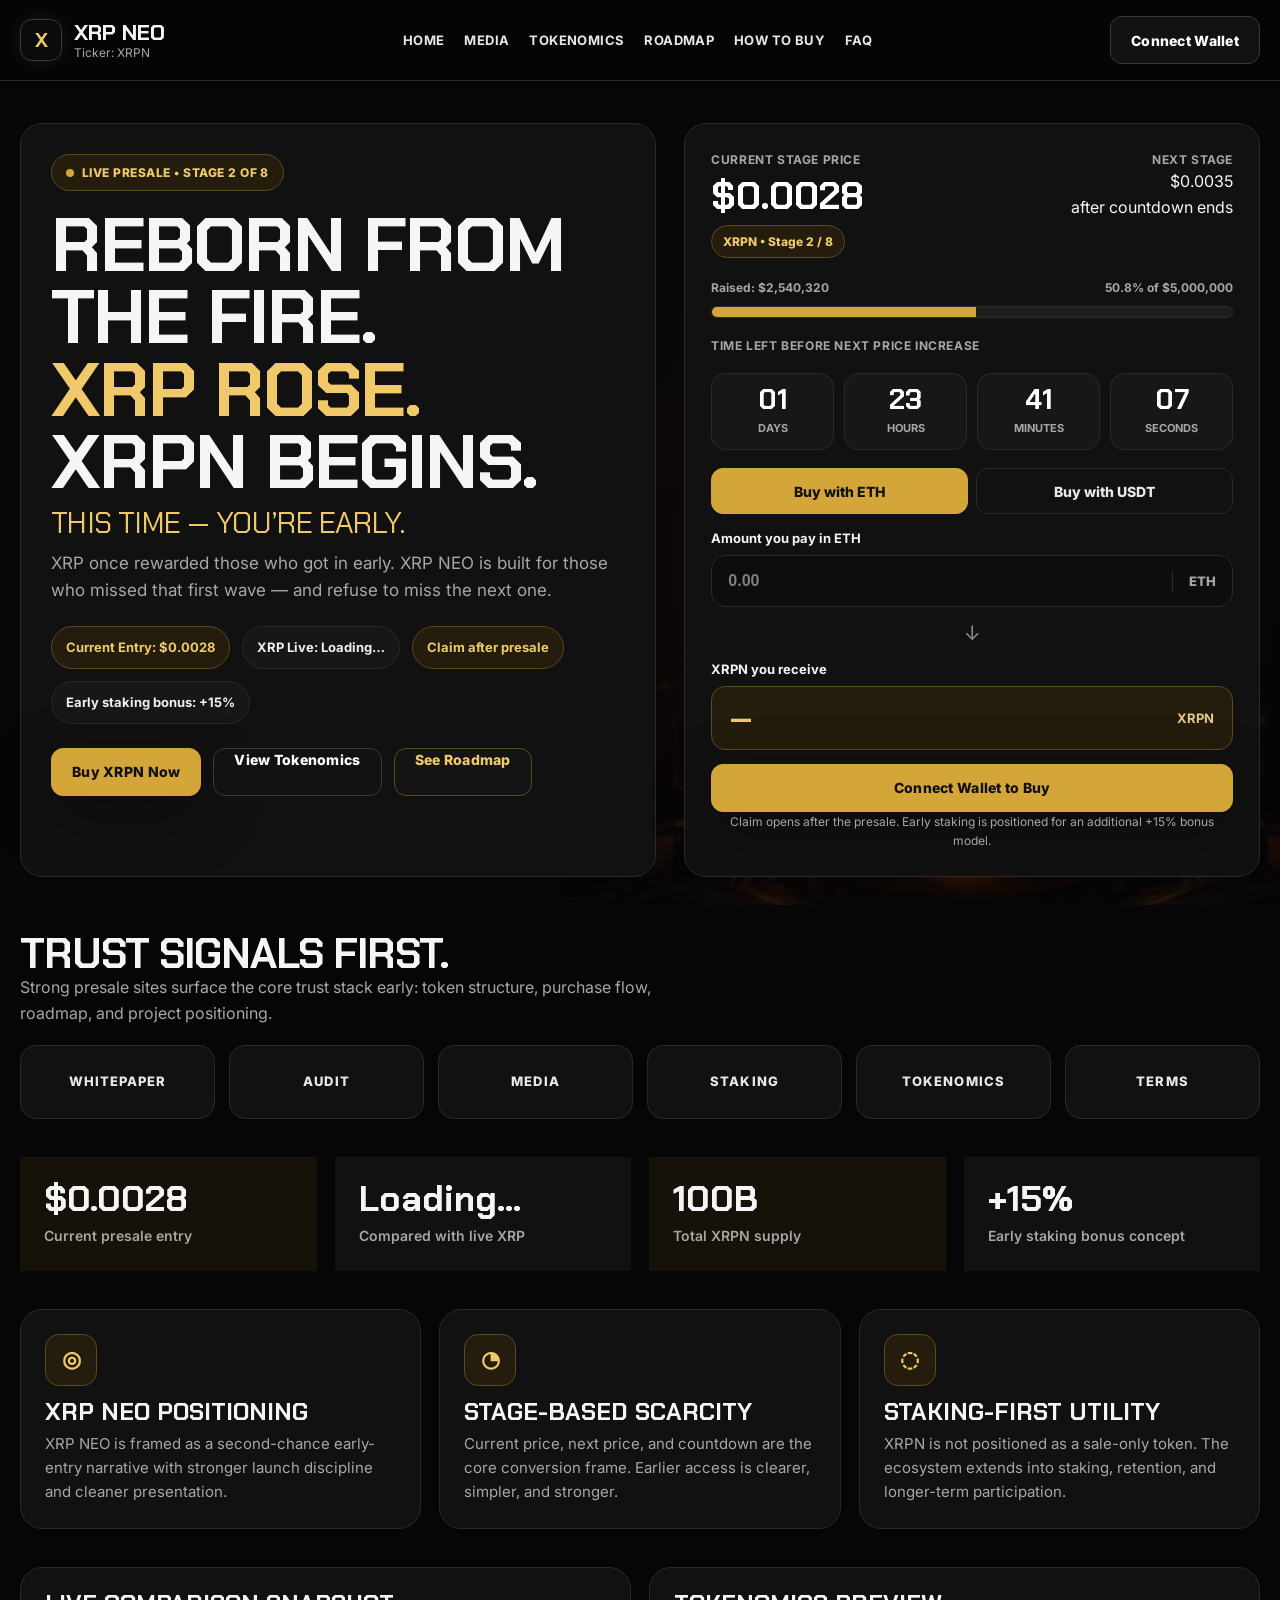
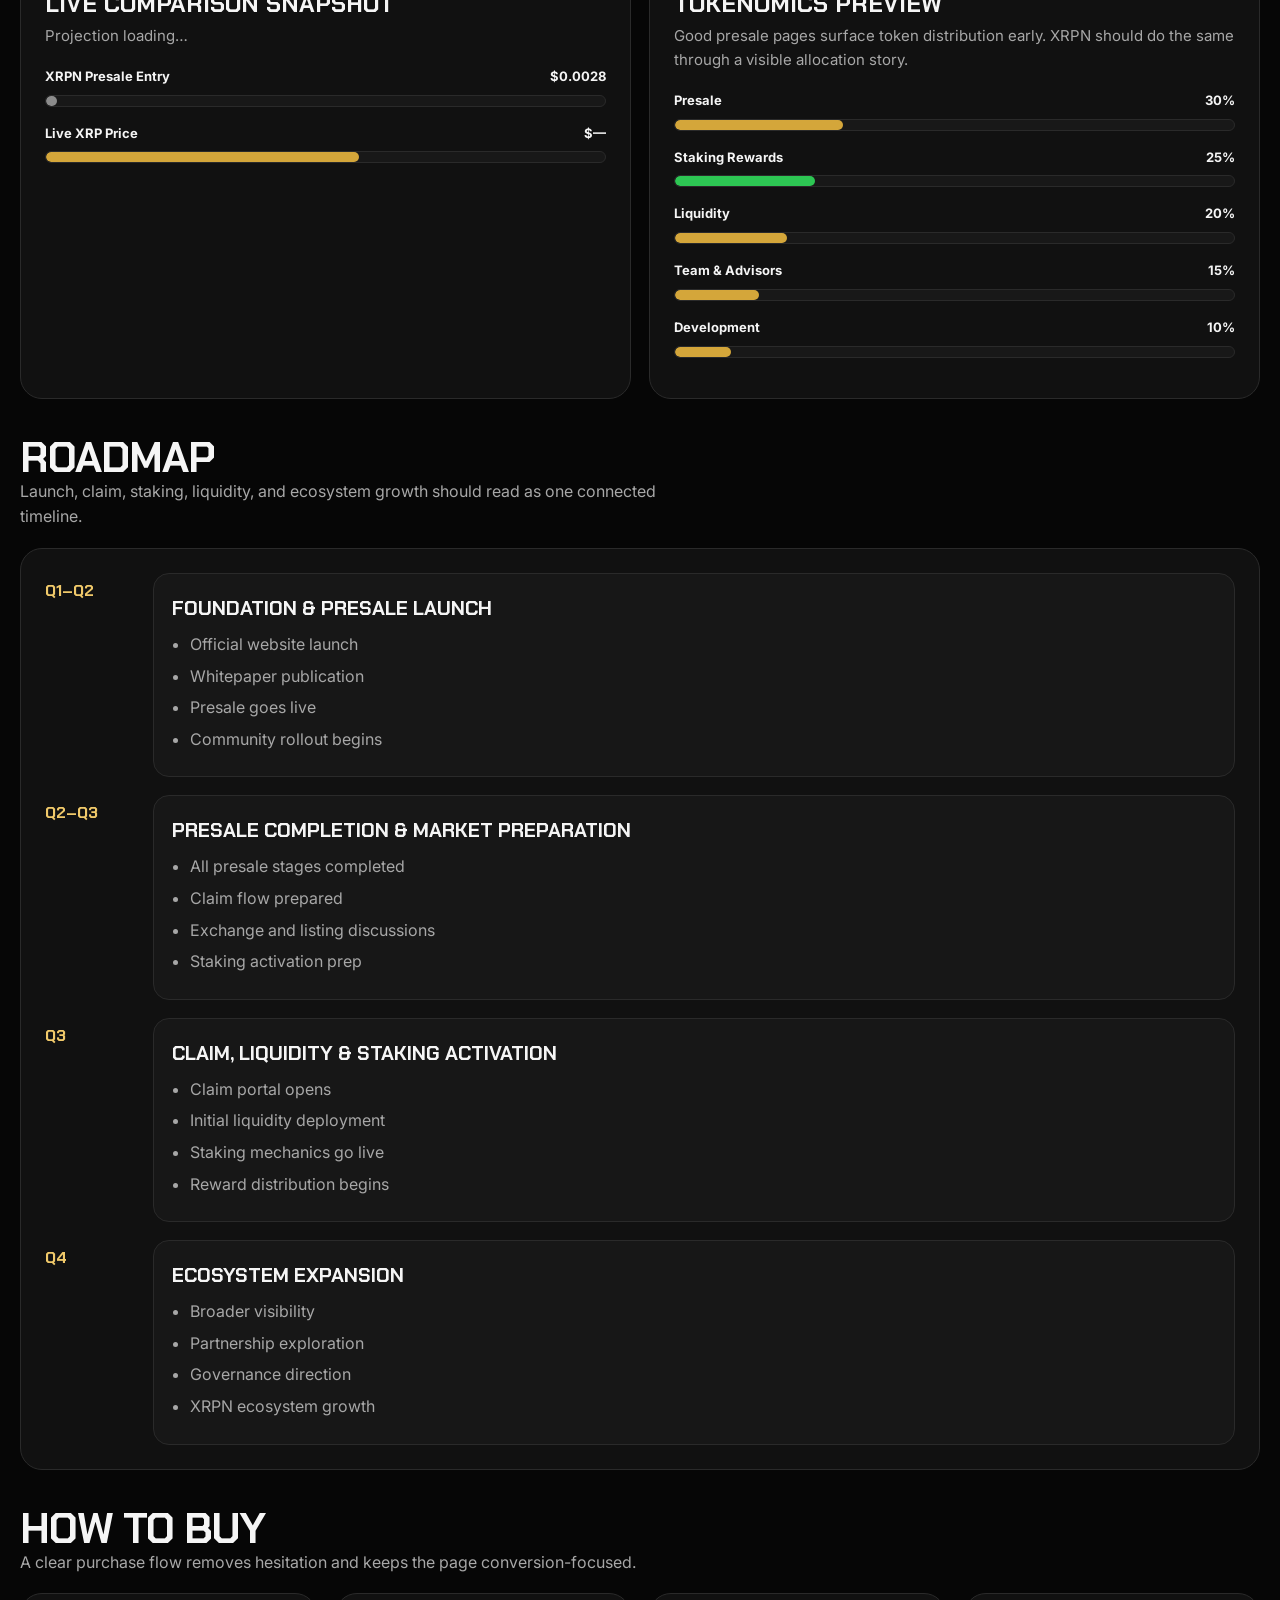
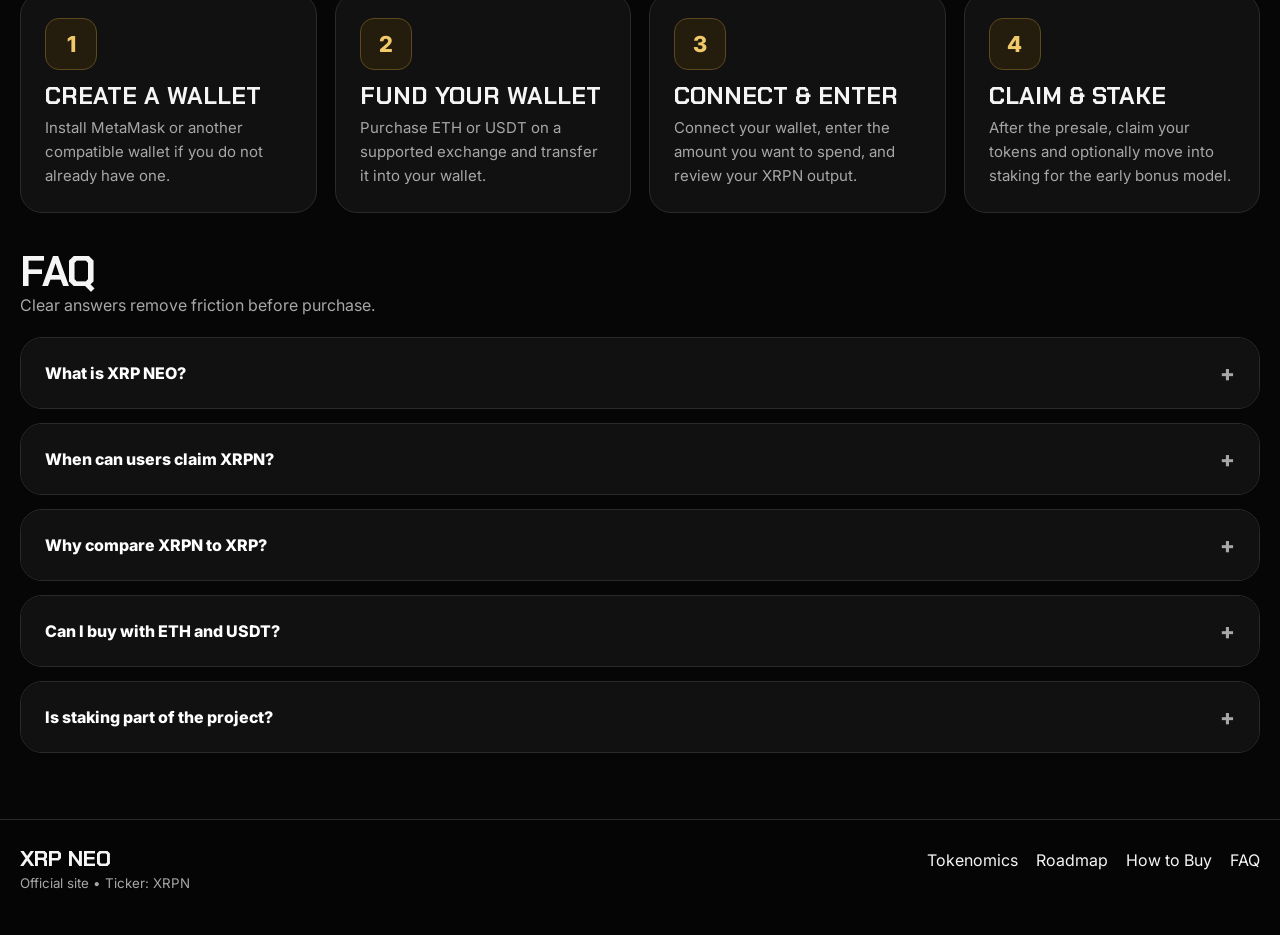
==== commit 15bd0536: "Update index.html" ====
--- a/index.html
+++ b/index.html
@@ -48,7 +48,8 @@
             <div class="eyebrow"><span class="eyebrow-dot"></span>Live Presale • Stage 2 of 8</div>
 
             <h1>
-              REBORN FROM THE FIRE.
+              REBORN FROM
+              THE FIRE.
               <span class="accent">XRP ROSE.</span>
               XRPN BEGINS.
             </h1>
@@ -72,10 +73,6 @@
               <a class="btn gold-outline" href="#roadmap">See Roadmap</a>
             </div>
           </div>
-
-          <div class="hero-visual">
-            <img src="phoenix-hero.png" alt="XRP NEO phoenix illustration">
-          </div>
         </div>
 
         <aside class="buy-card" id="buy-card">
@@ -93,8 +90,8 @@
 
             <div style="text-align:right">
               <div class="small-label">Next Stage</div>
-              <div style="font-size:19px;font-weight:800;color:#f0c96a">$0.0035</div>
-              <div style="font-size:12px;color:var(--muted)">after countdown ends</div>
+              <div class="next-stage-price">$0.0035</div>
+              <div class="next-stage-caption">after countdown ends</div>
             </div>
           </div>
 
@@ -106,7 +103,7 @@
             <div class="progress"><div class="progress-fill"></div></div>
           </div>
 
-          <div class="small-label" style="text-align:center;margin-bottom:10px">Time left before next price increase</div>
+          <div class="small-label countdown-title">Time left before next price increase</div>
 
           <div class="countdown">
             <div class="cd-box"><span class="cd-num" id="cd-d">01</span><span class="cd-lbl">Days</span></div>
@@ -410,204 +407,6 @@
 
   <div class="toast" id="toast"></div>
 
-  <script>
-    const XRPN_PRICE = 0.0028;
-    const ETH_PRICE = 3150;
-    let activeToken = "ETH";
-    let walletConnected = false;
-
-    function formatMoney(value, digits = 2) {
-      return "$" + Number(value).toLocaleString(undefined, {
-        minimumFractionDigits: digits,
-        maximumFractionDigits: digits
-      });
-    }
-
-    function showToast(message) {
-      const toast = document.getElementById("toast");
-      if (!toast) return;
-      toast.textContent = message;
-      toast.classList.add("show");
-      clearTimeout(window.__toastTimer);
-      window.__toastTimer = setTimeout(() => {
-        toast.classList.remove("show");
-      }, 3200);
-    }
-
-    async function updateXRPPrice() {
-      const priceEl = document.getElementById("xrp-price");
-      const multEl = document.getElementById("xrp-mult");
-      const profitEl = document.getElementById("profit-box");
-      const liveBarText = document.getElementById("live-xrp-bar");
-      const liveBarFill = document.getElementById("live-xrp-fill");
-
-      if (!priceEl || !multEl) return;
-
-      try {
-        const res = await fetch("https://api.coingecko.com/api/v3/simple/price?ids=ripple&vs_currencies=usd");
-        const data = await res.json();
-        const price = data?.ripple?.usd;
-        if (!price) throw new Error("No price");
-
-        priceEl.textContent = "XRP Live: " + formatMoney(price, 2);
-
-        const mult = price / XRPN_PRICE;
-        const rounded = Math.round(mult);
-        multEl.textContent = rounded + "x vs live XRP";
-
-        if (profitEl) {
-          const projected = 100 * mult;
-          profitEl.innerHTML =
-            "$100 today could represent <strong>" +
-            formatMoney(projected, 0) +
-            "</strong> if XRPN reaches XRP’s current price.";
-        }
-
-        if (liveBarText) liveBarText.textContent = formatMoney(price, 2);
-        if (liveBarFill) {
-          const pct = Math.min(100, Math.max(8, (price / 2.5) * 100));
-          liveBarFill.style.width = pct + "%";
-        }
-      } catch (e) {
-        priceEl.textContent = "XRP Live: Unavailable";
-        multEl.textContent = "Comparison temporarily unavailable";
-        if (profitEl) {
-          profitEl.textContent = "Projection will appear once the live XRP price loads again.";
-        }
-        if (liveBarText) liveBarText.textContent = "—";
-      }
-    }
-
-    function setPaymentTab(token) {
-      activeToken = token;
-
-      const ethBtn = document.getElementById("tab-eth");
-      const usdtBtn = document.getElementById("tab-usdt");
-      const label = document.getElementById("pay-label");
-      const tag = document.getElementById("pay-tag");
-      const input = document.getElementById("pay-input");
-
-      if (!ethBtn || !usdtBtn || !label || !tag || !input) return;
-
-      ethBtn.classList.toggle("active", token === "ETH");
-      usdtBtn.classList.toggle("active", token === "USDT");
-      label.textContent = token === "ETH" ? "Amount you pay in ETH" : "Amount you pay in USDT";
-      tag.textContent = token;
-      input.value = "";
-      updateReceive();
-    }
-
-    function updateReceive() {
-      const input = document.getElementById("pay-input");
-      const receive = document.getElementById("receive-value");
-      if (!input || !receive) return;
-
-      const value = parseFloat(input.value) || 0;
-      const usd = activeToken === "ETH" ? value * ETH_PRICE : value;
-      const amount = usd / XRPN_PRICE;
-
-      receive.textContent = value > 0 ? Math.floor(amount).toLocaleString() : "—";
-    }
-
-    function startCountdown() {
-      let seconds = 1 * 86400 + 23 * 3600 + 41 * 60 + 7;
-      const d = document.getElementById("cd-d");
-      const h = document.getElementById("cd-h");
-      const m = document.getElementById("cd-m");
-      const s = document.getElementById("cd-s");
-      if (!d || !h || !m || !s) return;
-
-      const render = () => {
-        const pad = n => String(n).padStart(2, "0");
-        d.textContent = pad(Math.floor(seconds / 86400));
-        h.textContent = pad(Math.floor((seconds % 86400) / 3600));
-        m.textContent = pad(Math.floor((seconds % 3600) / 60));
-        s.textContent = pad(seconds % 60);
-      };
-
-      render();
-      setInterval(() => {
-        if (seconds > 0) seconds--;
-        render();
-      }, 1000);
-    }
-
-    async function connectWallet() {
-      if (!window.ethereum) {
-        showToast("MetaMask is required to connect a wallet.");
-        return;
-      }
-
-      try {
-        const accounts = await window.ethereum.request({ method: "eth_requestAccounts" });
-        const addr = accounts[0];
-        const short = addr.slice(0, 6) + "..." + addr.slice(-4);
-
-        const walletBox = document.getElementById("wallet-box");
-        const walletAddr = document.getElementById("wallet-addr");
-        const connectBtn = document.getElementById("connect-btn");
-        const buyBtn = document.getElementById("buy-btn");
-
-        if (walletBox) walletBox.classList.add("show");
-        if (walletAddr) walletAddr.textContent = addr;
-        if (connectBtn) connectBtn.textContent = short;
-        if (buyBtn) buyBtn.textContent = "Buy XRPN";
-        walletConnected = true;
-
-        showToast("Wallet connected: " + short);
-      } catch (e) {
-        showToast("Wallet connection was cancelled.");
-      }
-    }
-
-    function handleBuy() {
-      const input = document.getElementById("pay-input");
-      const value = parseFloat(input?.value) || 0;
-
-      if (!walletConnected) {
-        connectWallet();
-        return;
-      }
-
-      if (!value) {
-        showToast("Please enter an amount first.");
-        return;
-      }
-
-      if (activeToken === "ETH") {
-        showToast("Demo flow: ETH purchase request prepared.");
-      } else {
-        showToast("Demo flow: USDT approve + buy request prepared.");
-      }
-    }
-
-    function initFaq() {
-      document.querySelectorAll(".faq-q").forEach(btn => {
-        btn.addEventListener("click", () => {
-          const answer = btn.nextElementSibling;
-          const icon = btn.querySelector(".faq-icon");
-          const open = answer.classList.contains("open");
-
-          document.querySelectorAll(".faq-a").forEach(a => a.classList.remove("open"));
-          document.querySelectorAll(".faq-icon").forEach(i => i.textContent = "+");
-
-          if (!open) {
-            answer.classList.add("open");
-            if (icon) icon.textContent = "–";
-          }
-        });
-      });
-    }
-
-    document.addEventListener("DOMContentLoaded", () => {
-      updateXRPPrice();
-      setInterval(updateXRPPrice, 15000);
-      startCountdown();
-      initFaq();
-
-      const input = document.getElementById("pay-input");
-      if (input) input.addEventListener("input", updateReceive);
-    });
-  </script>
+  <script src="app.js"></script>
 </body>
 </html>
